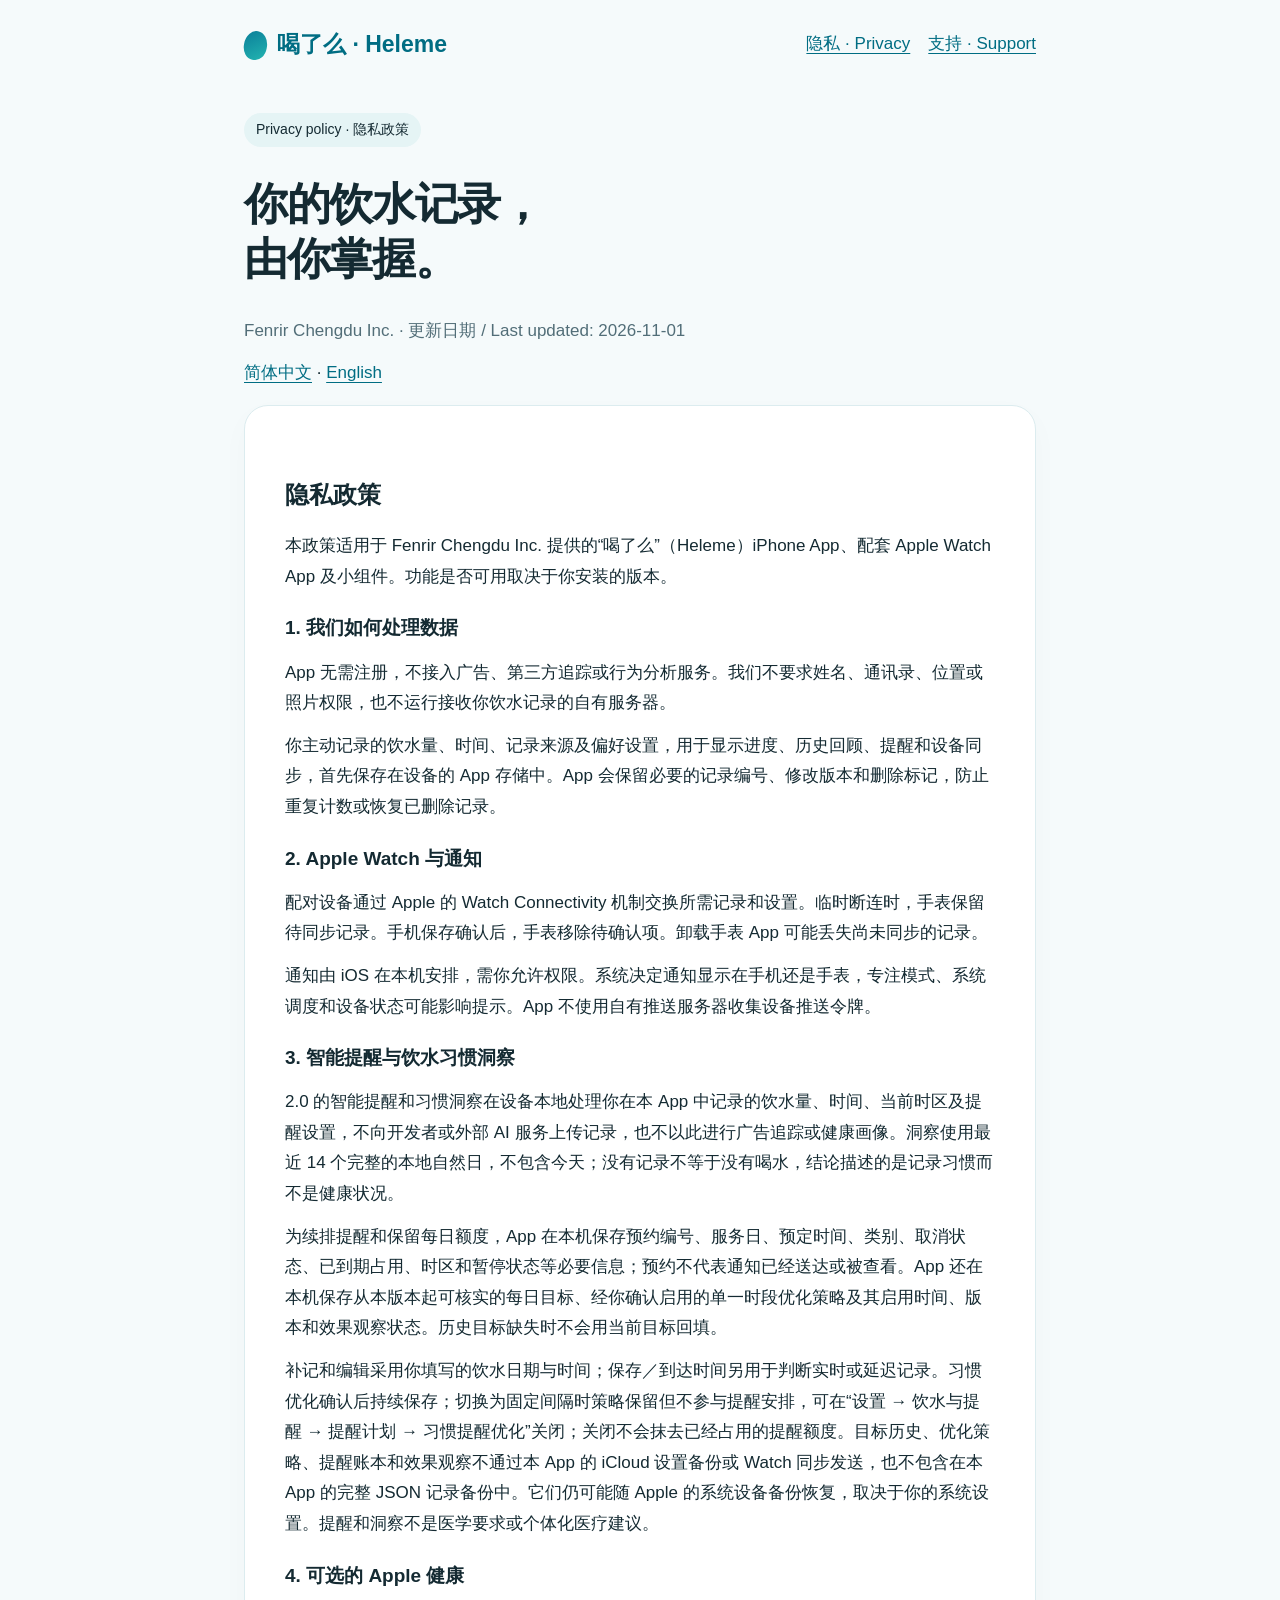
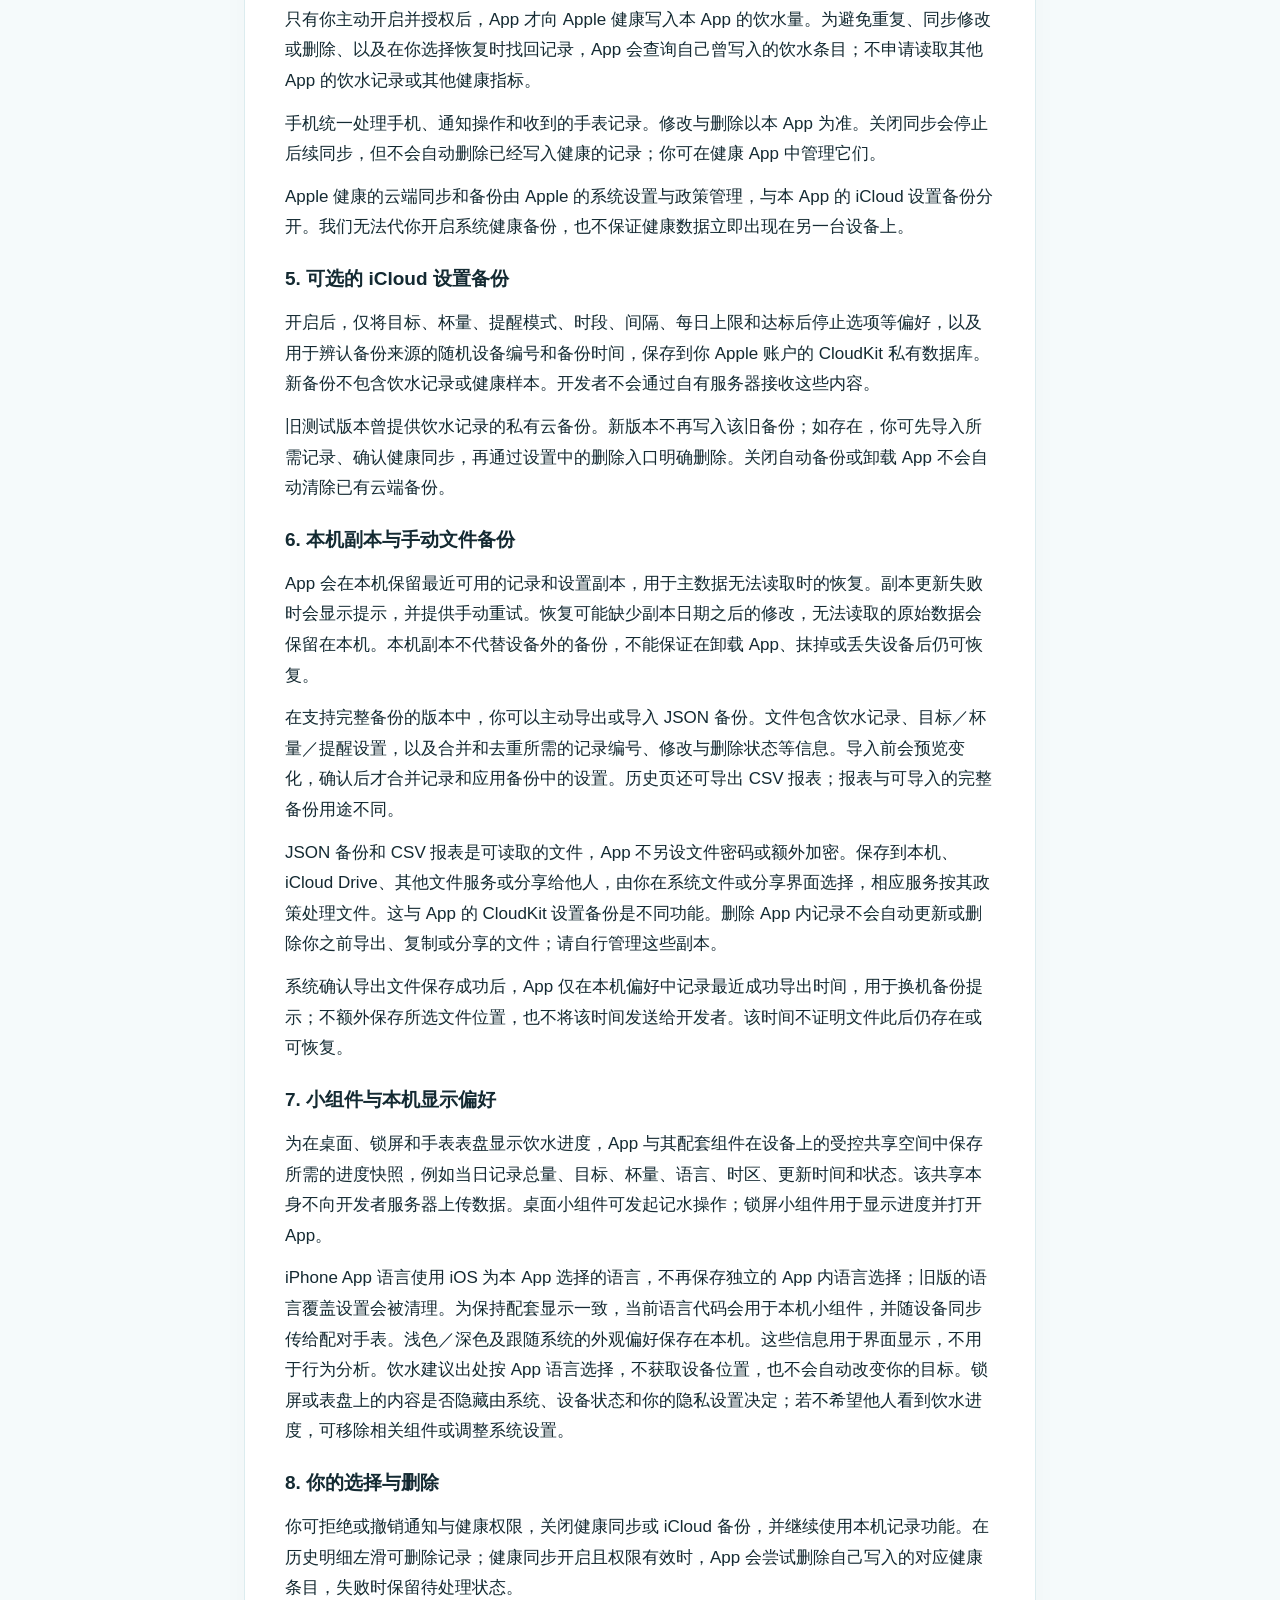
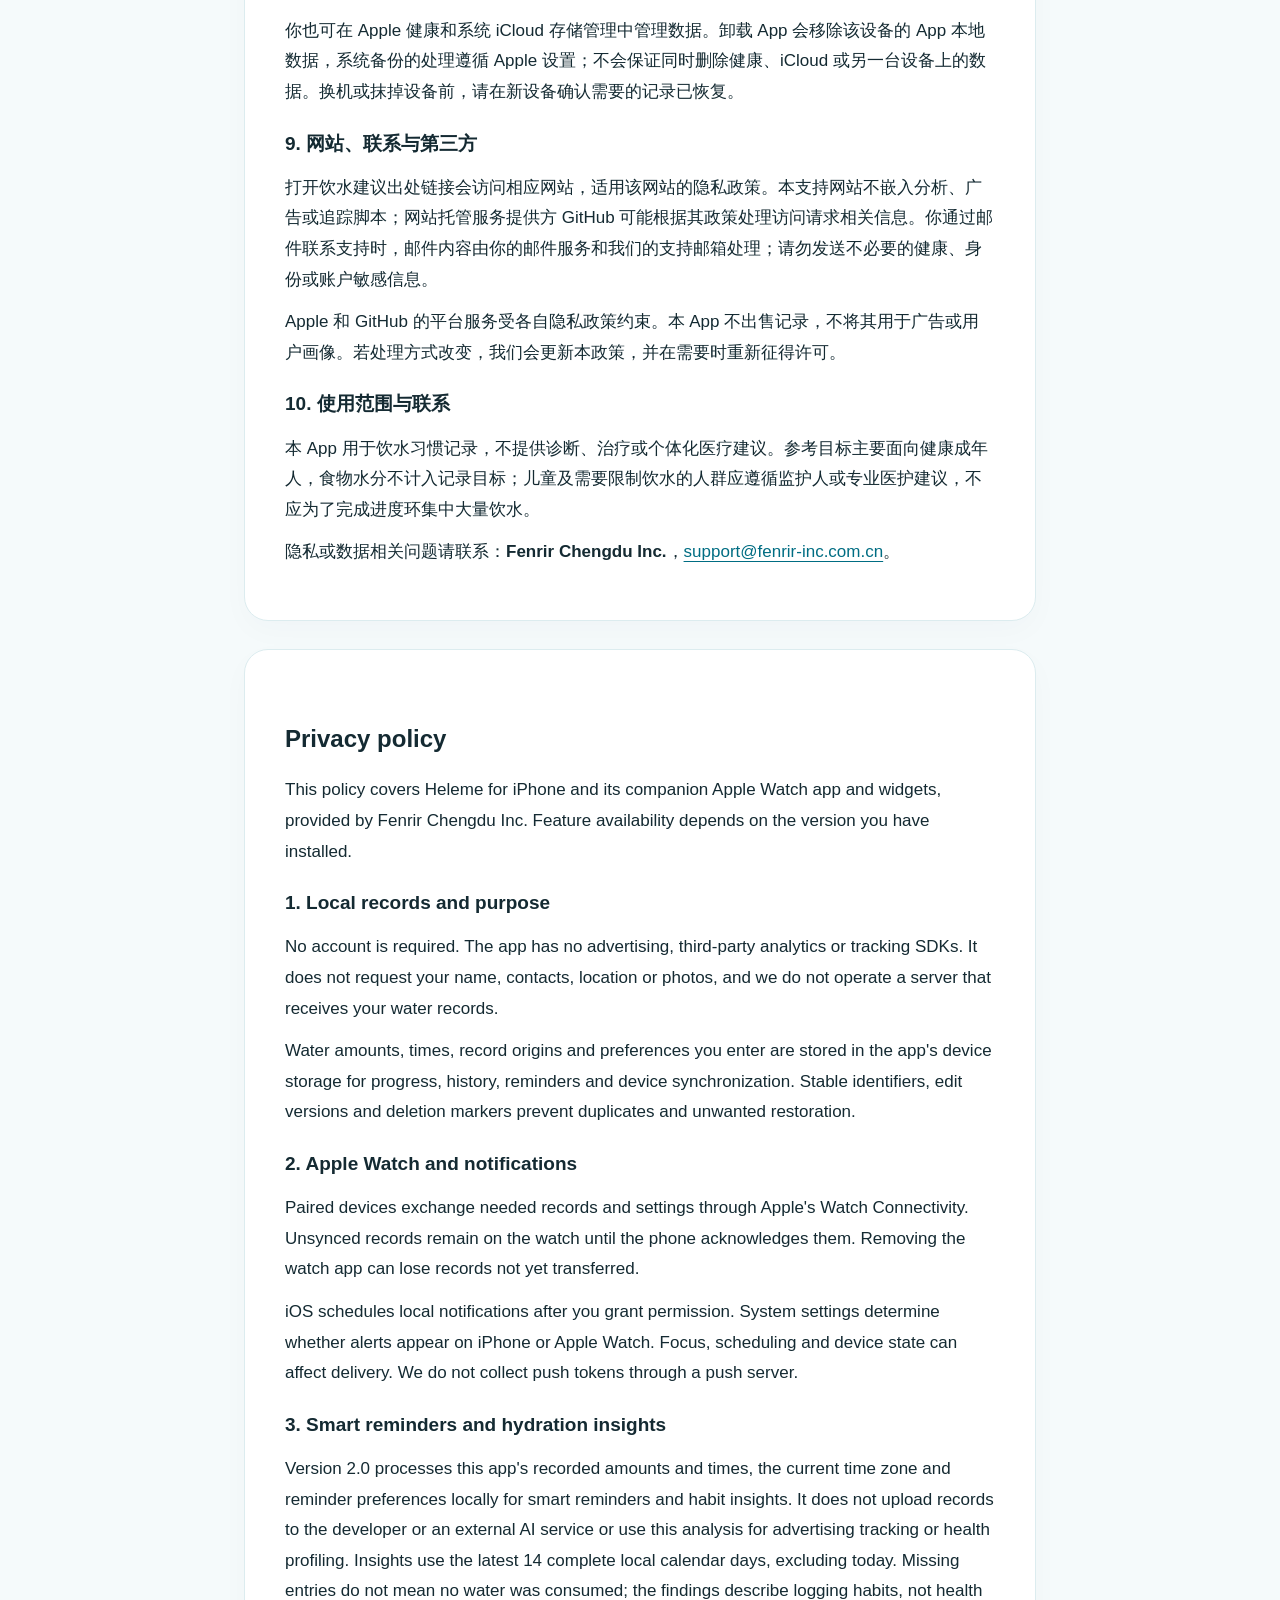
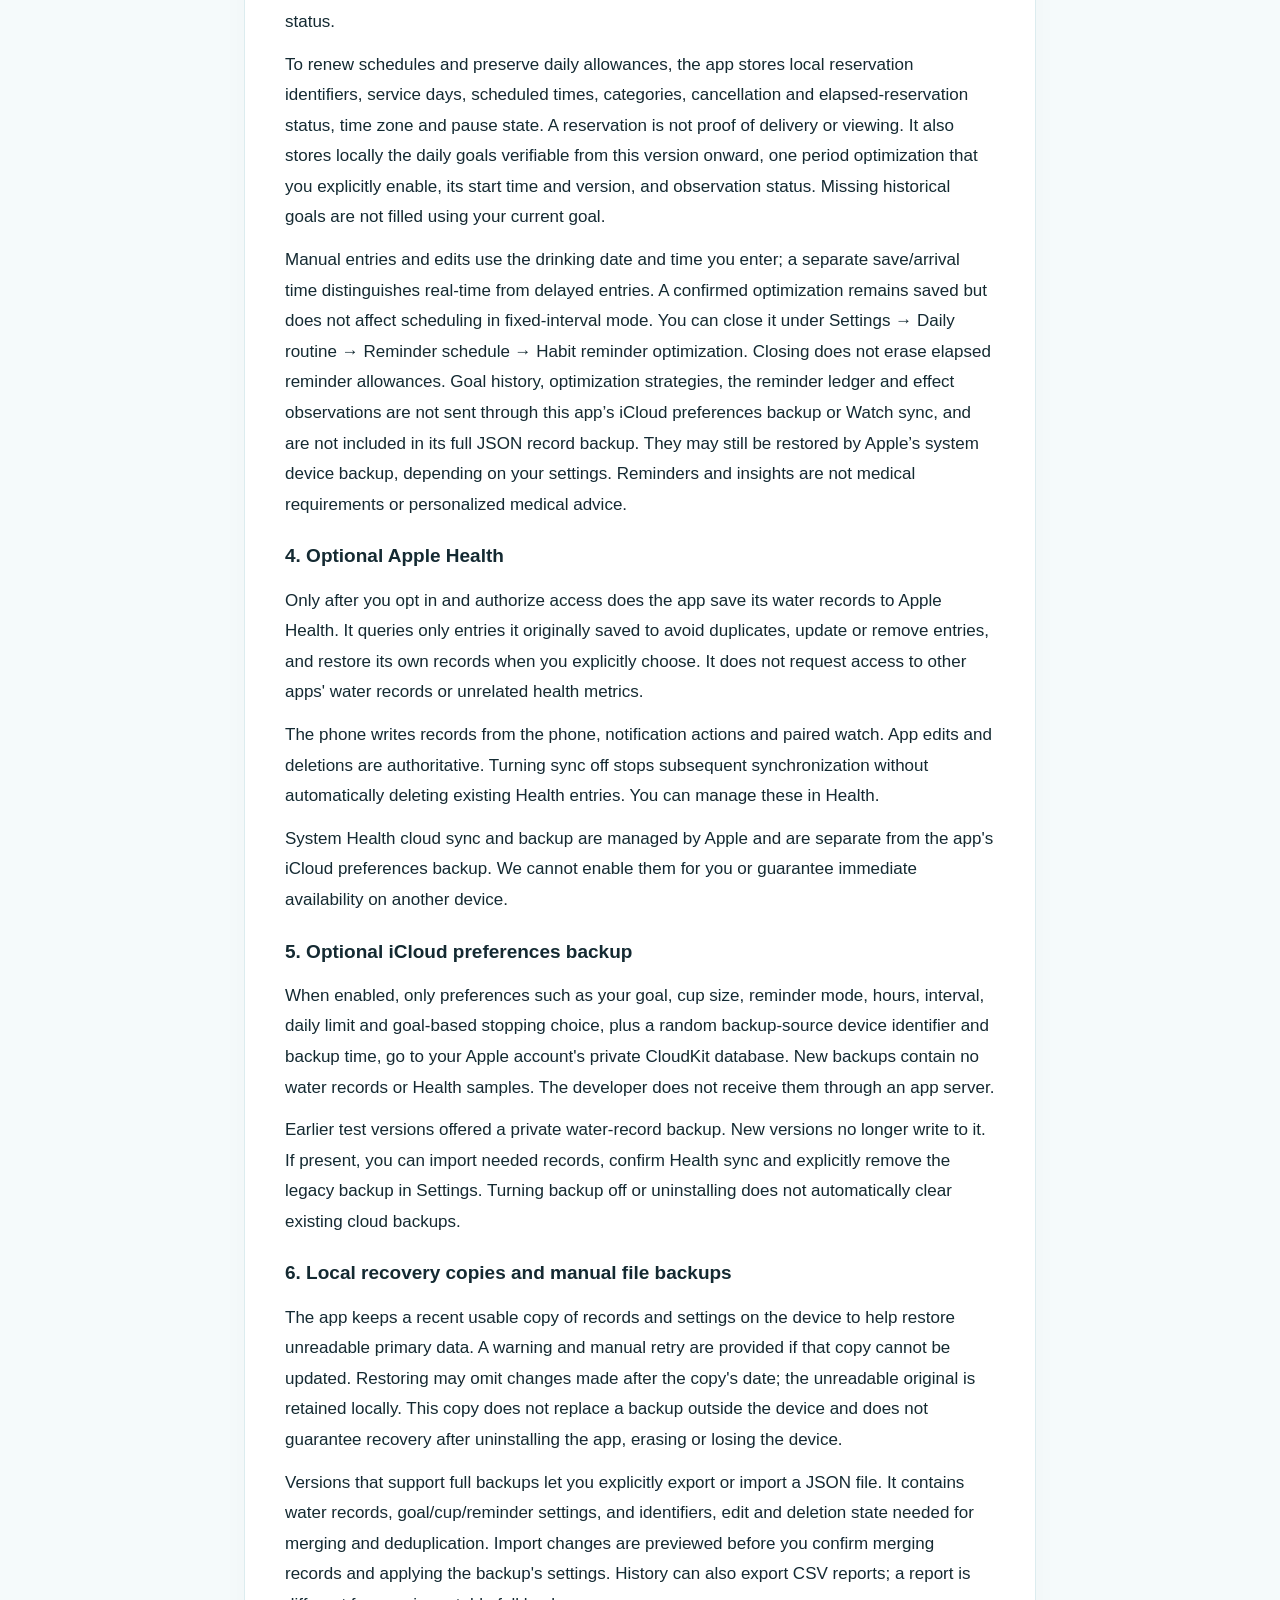
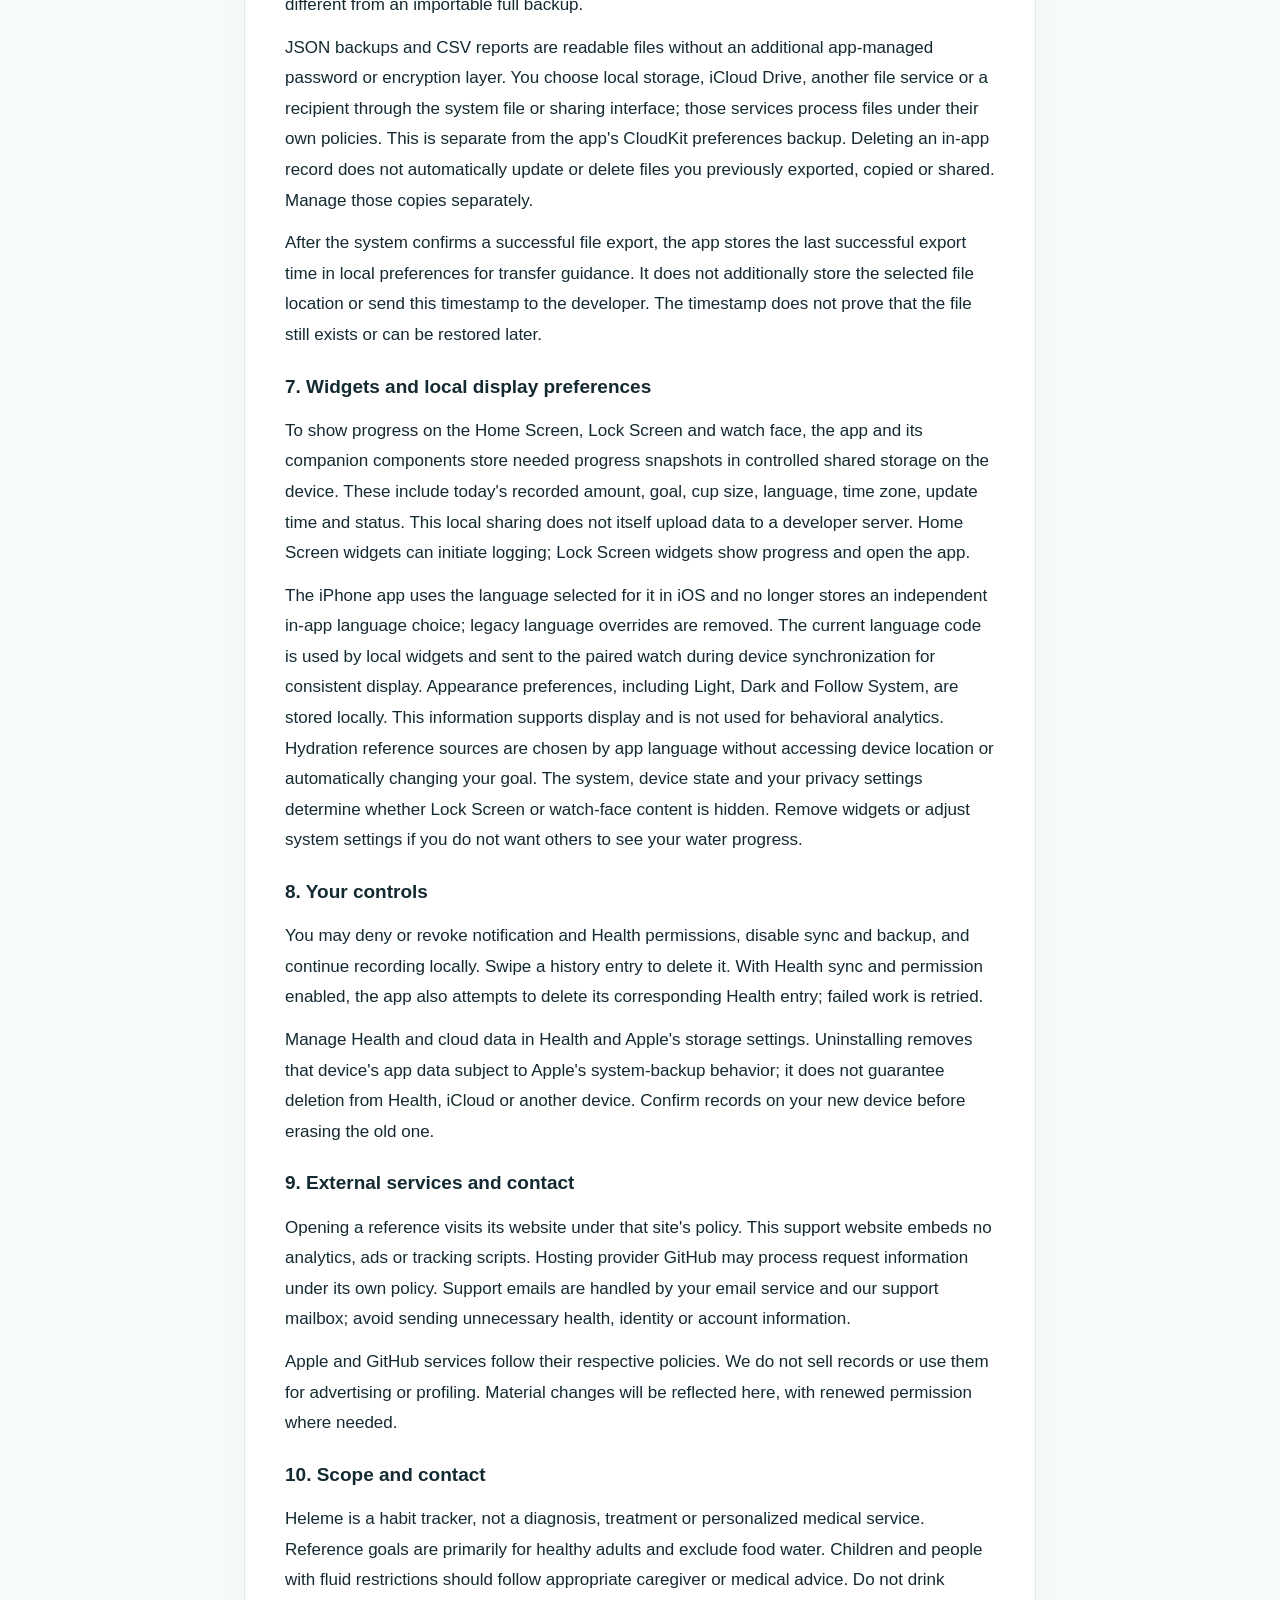
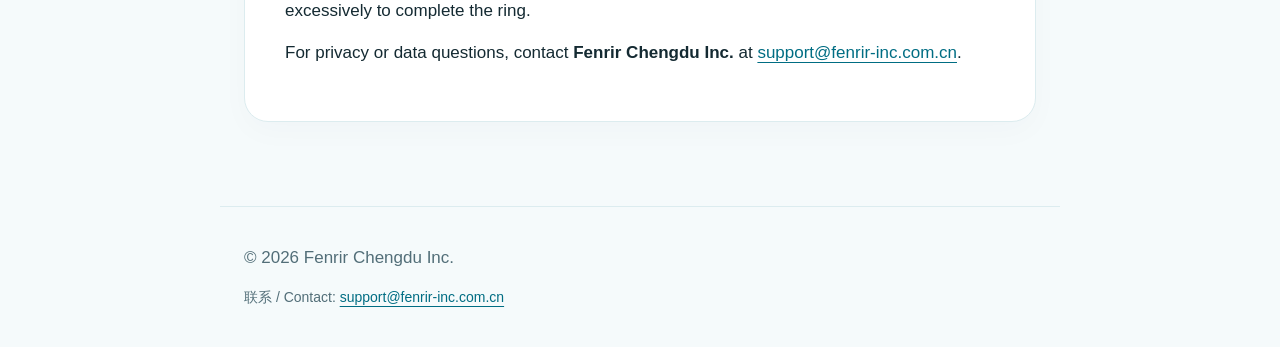
==== privacy.html @ 607ff6e0 "Update bilingual privacy and support for Heleme 2.0" ====
<!doctype html><html lang="zh-Hans"><head><meta charset="utf-8"><meta name="viewport" content="width=device-width,initial-scale=1"><meta name="color-scheme" content="light"><meta name="description" content="Heleme / 喝了么 — Privacy and support by Fenrir Chengdu Inc."><title>隐私政策 · Privacy policy · Heleme</title><link rel="stylesheet" href="style.css"></head><body><header><a class="brand" href="index.html"><span class="drop" aria-hidden="true"></span>喝了么 · Heleme</a><nav aria-label="Main navigation"><a href="privacy.html">隐私 · Privacy</a><a href="support.html">支持 · Support</a></nav></header><main><span class="tag">Privacy policy · 隐私政策</span><h1>你的饮水记录，<br>由你掌握。</h1><p class="muted">Fenrir Chengdu Inc. · 更新日期 / Last updated: 2026-11-01</p><p><a href="#zh">简体中文</a> · <a href="#en" lang="en">English</a></p>
<article class="card" id="zh" lang="zh-Hans"><h2>隐私政策</h2><p>本政策适用于 Fenrir Chengdu Inc. 提供的“喝了么”（Heleme）iPhone App、配套 Apple Watch App 及小组件。功能是否可用取决于你安装的版本。</p>
<h3>1. 我们如何处理数据</h3><p>App 无需注册，不接入广告、第三方追踪或行为分析服务。我们不要求姓名、通讯录、位置或照片权限，也不运行接收你饮水记录的自有服务器。</p><p>你主动记录的饮水量、时间、记录来源及偏好设置，用于显示进度、历史回顾、提醒和设备同步，首先保存在设备的 App 存储中。App 会保留必要的记录编号、修改版本和删除标记，防止重复计数或恢复已删除记录。</p>
<h3>2. Apple Watch 与通知</h3><p>配对设备通过 Apple 的 Watch Connectivity 机制交换所需记录和设置。临时断连时，手表保留待同步记录。手机保存确认后，手表移除待确认项。卸载手表 App 可能丢失尚未同步的记录。</p><p>通知由 iOS 在本机安排，需你允许权限。系统决定通知显示在手机还是手表，专注模式、系统调度和设备状态可能影响提示。App 不使用自有推送服务器收集设备推送令牌。</p>
<h3>3. 智能提醒与饮水习惯洞察</h3>
<p>2.0 的智能提醒和习惯洞察在设备本地处理你在本 App 中记录的饮水量、时间、当前时区及提醒设置，不向开发者或外部 AI 服务上传记录，也不以此进行广告追踪或健康画像。洞察使用最近 14 个完整的本地自然日，不包含今天；没有记录不等于没有喝水，结论描述的是记录习惯而不是健康状况。</p>
<p>为续排提醒和保留每日额度，App 在本机保存预约编号、服务日、预定时间、类别、取消状态、已到期占用、时区和暂停状态等必要信息；预约不代表通知已经送达或被查看。App 还在本机保存从本版本起可核实的每日目标、经你确认启用的单一时段优化策略及其启用时间、版本和效果观察状态。历史目标缺失时不会用当前目标回填。</p>
<p>补记和编辑采用你填写的饮水日期与时间；保存／到达时间另用于判断实时或延迟记录。习惯优化确认后持续保存；切换为固定间隔时策略保留但不参与提醒安排，可在“设置 → 饮水与提醒 → 提醒计划 → 习惯提醒优化”关闭；关闭不会抹去已经占用的提醒额度。目标历史、优化策略、提醒账本和效果观察不通过本 App 的 iCloud 设置备份或 Watch 同步发送，也不包含在本 App 的完整 JSON 记录备份中。它们仍可能随 Apple 的系统设备备份恢复，取决于你的系统设置。提醒和洞察不是医学要求或个体化医疗建议。</p>
<h3>4. 可选的 Apple 健康</h3><p>只有你主动开启并授权后，App 才向 Apple 健康写入本 App 的饮水量。为避免重复、同步修改或删除、以及在你选择恢复时找回记录，App 会查询自己曾写入的饮水条目；不申请读取其他 App 的饮水记录或其他健康指标。</p><p>手机统一处理手机、通知操作和收到的手表记录。修改与删除以本 App 为准。关闭同步会停止后续同步，但不会自动删除已经写入健康的记录；你可在健康 App 中管理它们。</p><p>Apple 健康的云端同步和备份由 Apple 的系统设置与政策管理，与本 App 的 iCloud 设置备份分开。我们无法代你开启系统健康备份，也不保证健康数据立即出现在另一台设备上。</p>
<h3>5. 可选的 iCloud 设置备份</h3><p>开启后，仅将目标、杯量、提醒模式、时段、间隔、每日上限和达标后停止选项等偏好，以及用于辨认备份来源的随机设备编号和备份时间，保存到你 Apple 账户的 CloudKit 私有数据库。新备份不包含饮水记录或健康样本。开发者不会通过自有服务器接收这些内容。</p><p>旧测试版本曾提供饮水记录的私有云备份。新版本不再写入该旧备份；如存在，你可先导入所需记录、确认健康同步，再通过设置中的删除入口明确删除。关闭自动备份或卸载 App 不会自动清除已有云端备份。</p>
<h3>6. 本机副本与手动文件备份</h3>
<p>App 会在本机保留最近可用的记录和设置副本，用于主数据无法读取时的恢复。副本更新失败时会显示提示，并提供手动重试。恢复可能缺少副本日期之后的修改，无法读取的原始数据会保留在本机。本机副本不代替设备外的备份，不能保证在卸载 App、抹掉或丢失设备后仍可恢复。</p>
<p>在支持完整备份的版本中，你可以主动导出或导入 JSON 备份。文件包含饮水记录、目标／杯量／提醒设置，以及合并和去重所需的记录编号、修改与删除状态等信息。导入前会预览变化，确认后才合并记录和应用备份中的设置。历史页还可导出 CSV 报表；报表与可导入的完整备份用途不同。</p>
<p>JSON 备份和 CSV 报表是可读取的文件，App 不另设文件密码或额外加密。保存到本机、iCloud Drive、其他文件服务或分享给他人，由你在系统文件或分享界面选择，相应服务按其政策处理文件。这与 App 的 CloudKit 设置备份是不同功能。删除 App 内记录不会自动更新或删除你之前导出、复制或分享的文件；请自行管理这些副本。</p>
<p>系统确认导出文件保存成功后，App 仅在本机偏好中记录最近成功导出时间，用于换机备份提示；不额外保存所选文件位置，也不将该时间发送给开发者。该时间不证明文件此后仍存在或可恢复。</p>
<h3>7. 小组件与本机显示偏好</h3>
<p>为在桌面、锁屏和手表表盘显示饮水进度，App 与其配套组件在设备上的受控共享空间中保存所需的进度快照，例如当日记录总量、目标、杯量、语言、时区、更新时间和状态。该共享本身不向开发者服务器上传数据。桌面小组件可发起记水操作；锁屏小组件用于显示进度并打开 App。</p>
<p>iPhone App 语言使用 iOS 为本 App 选择的语言，不再保存独立的 App 内语言选择；旧版的语言覆盖设置会被清理。为保持配套显示一致，当前语言代码会用于本机小组件，并随设备同步传给配对手表。浅色／深色及跟随系统的外观偏好保存在本机。这些信息用于界面显示，不用于行为分析。饮水建议出处按 App 语言选择，不获取设备位置，也不会自动改变你的目标。锁屏或表盘上的内容是否隐藏由系统、设备状态和你的隐私设置决定；若不希望他人看到饮水进度，可移除相关组件或调整系统设置。</p>
<h3>8. 你的选择与删除</h3><p>你可拒绝或撤销通知与健康权限，关闭健康同步或 iCloud 备份，并继续使用本机记录功能。在历史明细左滑可删除记录；健康同步开启且权限有效时，App 会尝试删除自己写入的对应健康条目，失败时保留待处理状态。</p><p>你也可在 Apple 健康和系统 iCloud 存储管理中管理数据。卸载 App 会移除该设备的 App 本地数据，系统备份的处理遵循 Apple 设置；不会保证同时删除健康、iCloud 或另一台设备上的数据。换机或抹掉设备前，请在新设备确认需要的记录已恢复。</p>
<h3>9. 网站、联系与第三方</h3><p>打开饮水建议出处链接会访问相应网站，适用该网站的隐私政策。本支持网站不嵌入分析、广告或追踪脚本；网站托管服务提供方 GitHub 可能根据其政策处理访问请求相关信息。你通过邮件联系支持时，邮件内容由你的邮件服务和我们的支持邮箱处理；请勿发送不必要的健康、身份或账户敏感信息。</p><p>Apple 和 GitHub 的平台服务受各自隐私政策约束。本 App 不出售记录，不将其用于广告或用户画像。若处理方式改变，我们会更新本政策，并在需要时重新征得许可。</p>
<h3>10. 使用范围与联系</h3><p>本 App 用于饮水习惯记录，不提供诊断、治疗或个体化医疗建议。参考目标主要面向健康成年人，食物水分不计入记录目标；儿童及需要限制饮水的人群应遵循监护人或专业医护建议，不应为了完成进度环集中大量饮水。</p><p>隐私或数据相关问题请联系：<strong>Fenrir Chengdu Inc.</strong>，<a href="mailto:support@fenrir-inc.com.cn">support@fenrir-inc.com.cn</a>。</p></article>
<article class="card" id="en" lang="en"><h2>Privacy policy</h2><p>This policy covers Heleme for iPhone and its companion Apple Watch app and widgets, provided by Fenrir Chengdu Inc. Feature availability depends on the version you have installed.</p>
<h3>1. Local records and purpose</h3><p>No account is required. The app has no advertising, third-party analytics or tracking SDKs. It does not request your name, contacts, location or photos, and we do not operate a server that receives your water records.</p><p>Water amounts, times, record origins and preferences you enter are stored in the app's device storage for progress, history, reminders and device synchronization. Stable identifiers, edit versions and deletion markers prevent duplicates and unwanted restoration.</p>
<h3>2. Apple Watch and notifications</h3><p>Paired devices exchange needed records and settings through Apple's Watch Connectivity. Unsynced records remain on the watch until the phone acknowledges them. Removing the watch app can lose records not yet transferred.</p><p>iOS schedules local notifications after you grant permission. System settings determine whether alerts appear on iPhone or Apple Watch. Focus, scheduling and device state can affect delivery. We do not collect push tokens through a push server.</p>
<h3>3. Smart reminders and hydration insights</h3>
<p>Version 2.0 processes this app's recorded amounts and times, the current time zone and reminder preferences locally for smart reminders and habit insights. It does not upload records to the developer or an external AI service or use this analysis for advertising tracking or health profiling. Insights use the latest 14 complete local calendar days, excluding today. Missing entries do not mean no water was consumed; the findings describe logging habits, not health status.</p>
<p>To renew schedules and preserve daily allowances, the app stores local reservation identifiers, service days, scheduled times, categories, cancellation and elapsed-reservation status, time zone and pause state. A reservation is not proof of delivery or viewing. It also stores locally the daily goals verifiable from this version onward, one period optimization that you explicitly enable, its start time and version, and observation status. Missing historical goals are not filled using your current goal.</p>
<p>Manual entries and edits use the drinking date and time you enter; a separate save/arrival time distinguishes real-time from delayed entries. A confirmed optimization remains saved but does not affect scheduling in fixed-interval mode. You can close it under Settings → Daily routine → Reminder schedule → Habit reminder optimization. Closing does not erase elapsed reminder allowances. Goal history, optimization strategies, the reminder ledger and effect observations are not sent through this app’s iCloud preferences backup or Watch sync, and are not included in its full JSON record backup. They may still be restored by Apple’s system device backup, depending on your settings. Reminders and insights are not medical requirements or personalized medical advice.</p>
<h3>4. Optional Apple Health</h3><p>Only after you opt in and authorize access does the app save its water records to Apple Health. It queries only entries it originally saved to avoid duplicates, update or remove entries, and restore its own records when you explicitly choose. It does not request access to other apps' water records or unrelated health metrics.</p><p>The phone writes records from the phone, notification actions and paired watch. App edits and deletions are authoritative. Turning sync off stops subsequent synchronization without automatically deleting existing Health entries. You can manage these in Health.</p><p>System Health cloud sync and backup are managed by Apple and are separate from the app's iCloud preferences backup. We cannot enable them for you or guarantee immediate availability on another device.</p>
<h3>5. Optional iCloud preferences backup</h3><p>When enabled, only preferences such as your goal, cup size, reminder mode, hours, interval, daily limit and goal-based stopping choice, plus a random backup-source device identifier and backup time, go to your Apple account's private CloudKit database. New backups contain no water records or Health samples. The developer does not receive them through an app server.</p><p>Earlier test versions offered a private water-record backup. New versions no longer write to it. If present, you can import needed records, confirm Health sync and explicitly remove the legacy backup in Settings. Turning backup off or uninstalling does not automatically clear existing cloud backups.</p>
<h3>6. Local recovery copies and manual file backups</h3>
<p>The app keeps a recent usable copy of records and settings on the device to help restore unreadable primary data. A warning and manual retry are provided if that copy cannot be updated. Restoring may omit changes made after the copy's date; the unreadable original is retained locally. This copy does not replace a backup outside the device and does not guarantee recovery after uninstalling the app, erasing or losing the device.</p>
<p>Versions that support full backups let you explicitly export or import a JSON file. It contains water records, goal/cup/reminder settings, and identifiers, edit and deletion state needed for merging and deduplication. Import changes are previewed before you confirm merging records and applying the backup's settings. History can also export CSV reports; a report is different from an importable full backup.</p>
<p>JSON backups and CSV reports are readable files without an additional app-managed password or encryption layer. You choose local storage, iCloud Drive, another file service or a recipient through the system file or sharing interface; those services process files under their own policies. This is separate from the app's CloudKit preferences backup. Deleting an in-app record does not automatically update or delete files you previously exported, copied or shared. Manage those copies separately.</p>
<p>After the system confirms a successful file export, the app stores the last successful export time in local preferences for transfer guidance. It does not additionally store the selected file location or send this timestamp to the developer. The timestamp does not prove that the file still exists or can be restored later.</p>
<h3>7. Widgets and local display preferences</h3>
<p>To show progress on the Home Screen, Lock Screen and watch face, the app and its companion components store needed progress snapshots in controlled shared storage on the device. These include today's recorded amount, goal, cup size, language, time zone, update time and status. This local sharing does not itself upload data to a developer server. Home Screen widgets can initiate logging; Lock Screen widgets show progress and open the app.</p>
<p>The iPhone app uses the language selected for it in iOS and no longer stores an independent in-app language choice; legacy language overrides are removed. The current language code is used by local widgets and sent to the paired watch during device synchronization for consistent display. Appearance preferences, including Light, Dark and Follow System, are stored locally. This information supports display and is not used for behavioral analytics. Hydration reference sources are chosen by app language without accessing device location or automatically changing your goal. The system, device state and your privacy settings determine whether Lock Screen or watch-face content is hidden. Remove widgets or adjust system settings if you do not want others to see your water progress.</p>
<h3>8. Your controls</h3><p>You may deny or revoke notification and Health permissions, disable sync and backup, and continue recording locally. Swipe a history entry to delete it. With Health sync and permission enabled, the app also attempts to delete its corresponding Health entry; failed work is retried.</p><p>Manage Health and cloud data in Health and Apple's storage settings. Uninstalling removes that device's app data subject to Apple's system-backup behavior; it does not guarantee deletion from Health, iCloud or another device. Confirm records on your new device before erasing the old one.</p>
<h3>9. External services and contact</h3><p>Opening a reference visits its website under that site's policy. This support website embeds no analytics, ads or tracking scripts. Hosting provider GitHub may process request information under its own policy. Support emails are handled by your email service and our support mailbox; avoid sending unnecessary health, identity or account information.</p><p>Apple and GitHub services follow their respective policies. We do not sell records or use them for advertising or profiling. Material changes will be reflected here, with renewed permission where needed.</p>
<h3>10. Scope and contact</h3><p>Heleme is a habit tracker, not a diagnosis, treatment or personalized medical service. Reference goals are primarily for healthy adults and exclude food water. Children and people with fluid restrictions should follow appropriate caregiver or medical advice. Do not drink excessively to complete the ring.</p><p>For privacy or data questions, contact <strong>Fenrir Chengdu Inc.</strong> at <a href="mailto:support@fenrir-inc.com.cn">support@fenrir-inc.com.cn</a>.</p></article></main><footer><p>© 2026 Fenrir Chengdu Inc.</p><p class="small">联系 / Contact: <a href="mailto:support@fenrir-inc.com.cn">support@fenrir-inc.com.cn</a></p></footer></body></html>
---- style.css ----
*{box-sizing:border-box}html{scroll-behavior:smooth}body{margin:0;background:#f5fafb;color:#142a32;font:17px/1.8 -apple-system,BlinkMacSystemFont,"Segoe UI",sans-serif}a{color:#006d83;text-underline-offset:4px}a:focus-visible{outline:3px solid #15a8b2;outline-offset:5px}header,main,footer{max-width:840px;margin:auto;padding:24px}header{display:flex;align-items:center;justify-content:space-between;gap:20px;flex-wrap:wrap}nav{display:flex;gap:18px;flex-wrap:wrap}.brand{font-size:23px;font-weight:750;text-decoration:none}.drop{display:inline-block;width:23px;height:29px;margin-right:10px;background:linear-gradient(145deg,#0a7e99,#23b5b1);border-radius:70% 70% 65% 65%;vertical-align:middle;transform:rotate(10deg)}h1{font-size:clamp(30px,6vw,44px);line-height:1.25;letter-spacing:-.03em}h2{font-size:24px;margin-top:32px;line-height:1.4}h3{font-size:19px;margin-bottom:4px}p,ul{margin:12px 0}.card{padding:clamp(22px,4vw,40px);border:1px solid #dcecef;border-radius:24px;background:white;margin:16px 0 28px;box-shadow:0 10px 30px #00394406}.muted{color:#526e78}.tag{display:inline-block;background:#e5f4f5;padding:4px 12px;border-radius:30px;font-size:14px}.button{display:inline-block;border-radius:12px;background:#006d83;color:white;padding:10px 20px;text-decoration:none;font-weight:650}.small{font-size:14px}footer{border-top:1px solid #dcecef;margin-top:32px;color:#526e78}li{margin:7px 0}@media(prefers-reduced-motion:reduce){html{scroll-behavior:auto}}
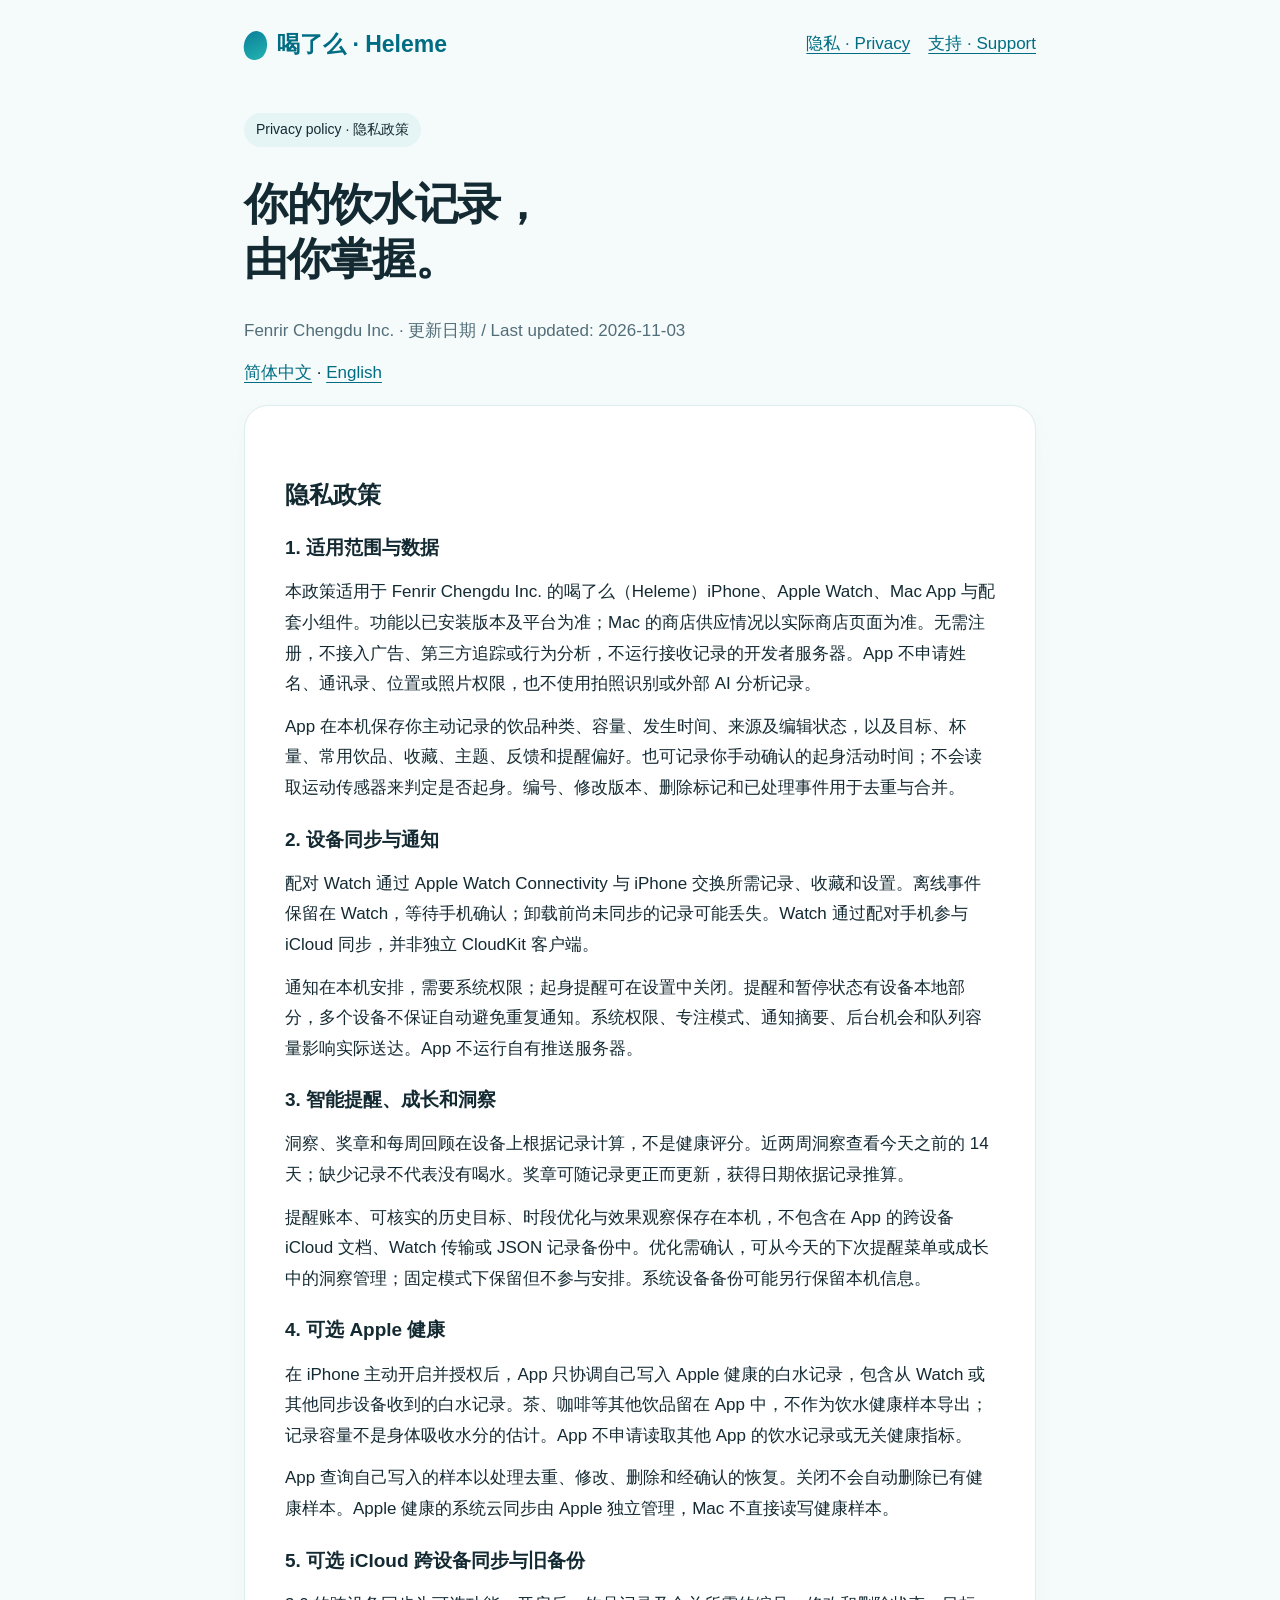
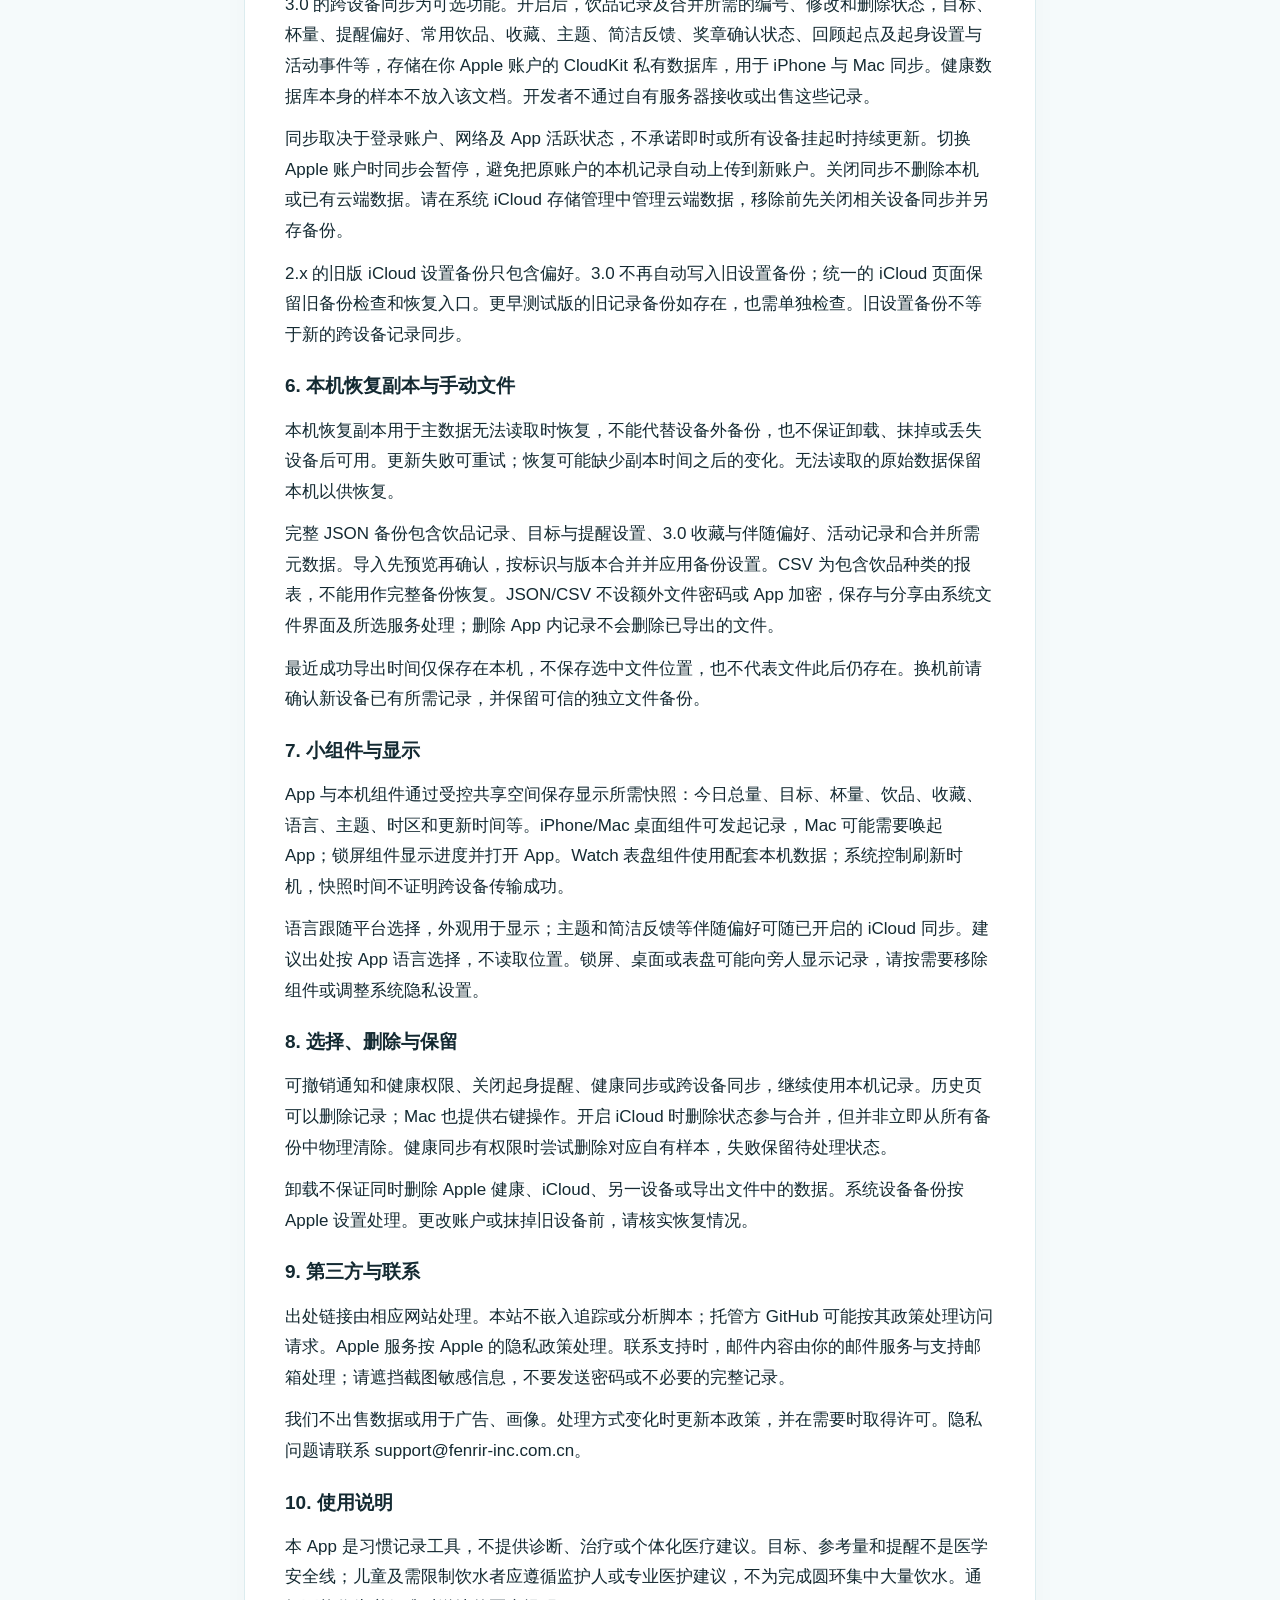
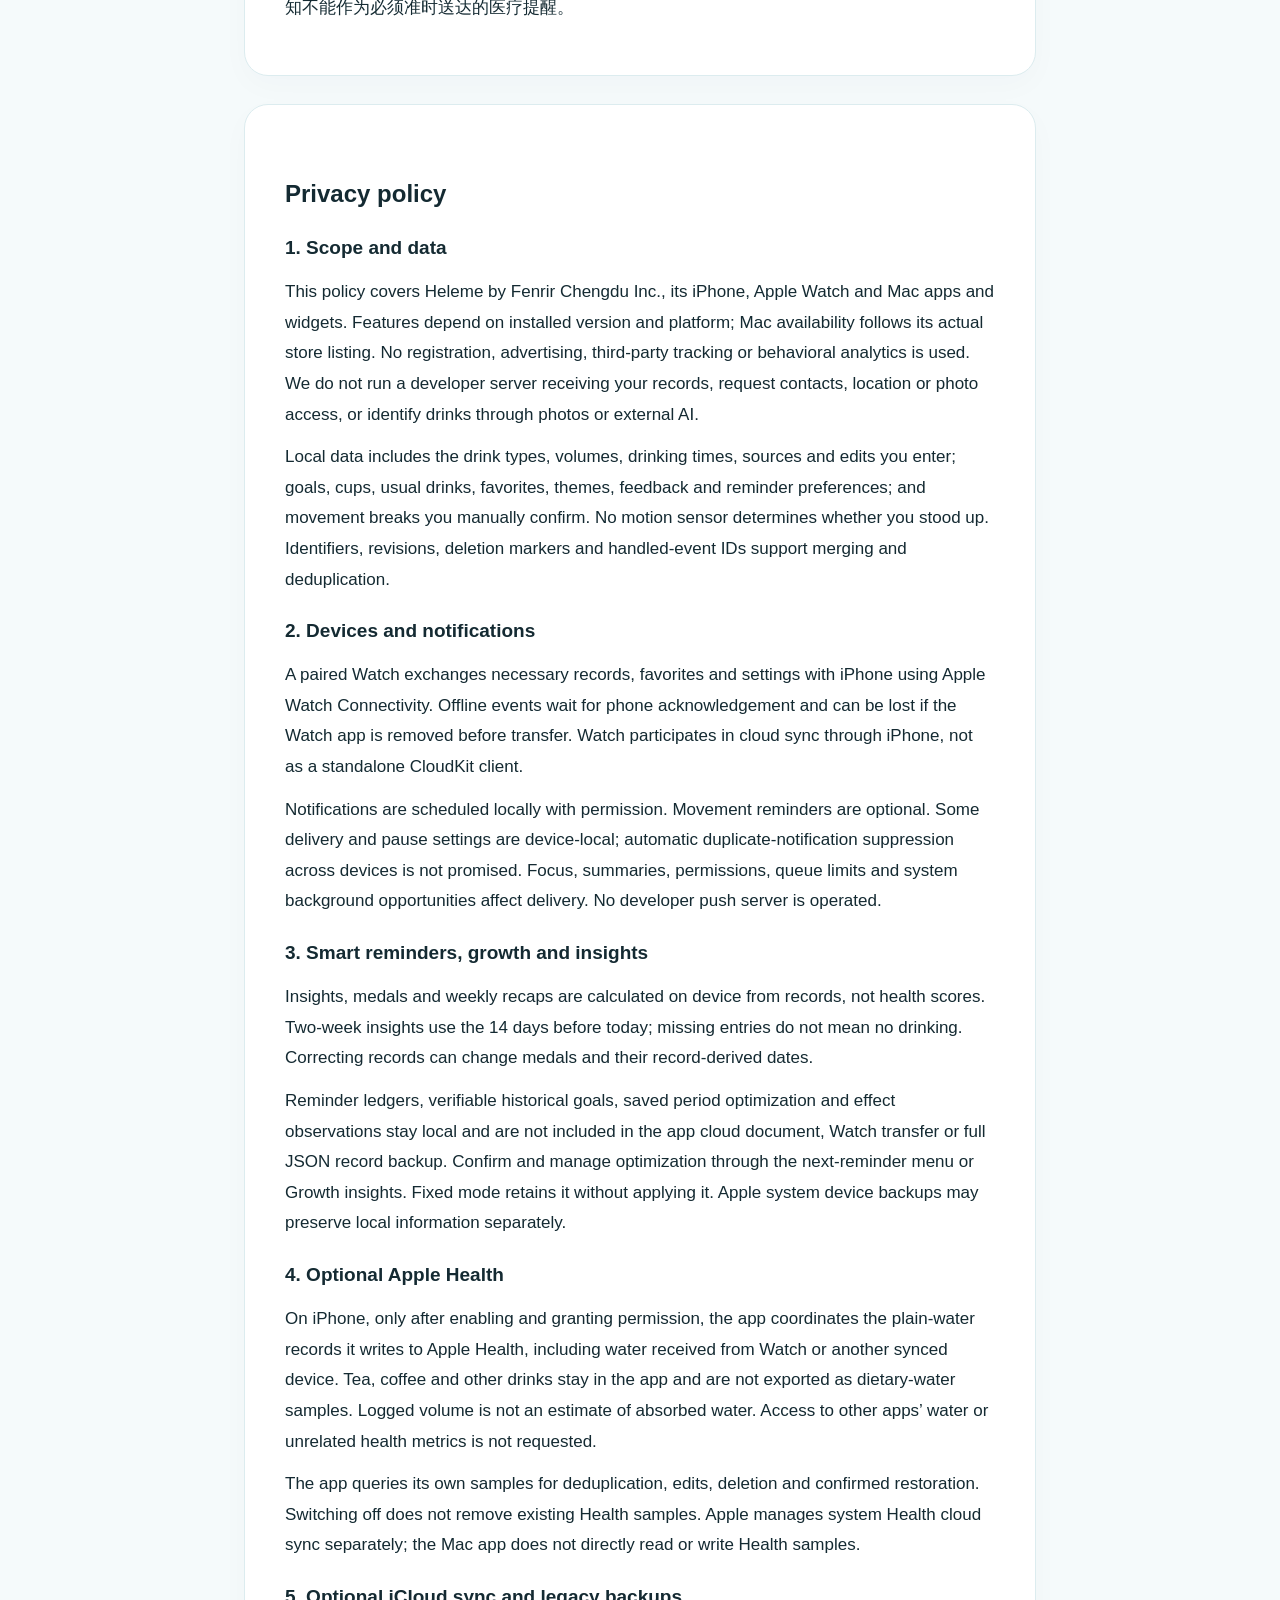
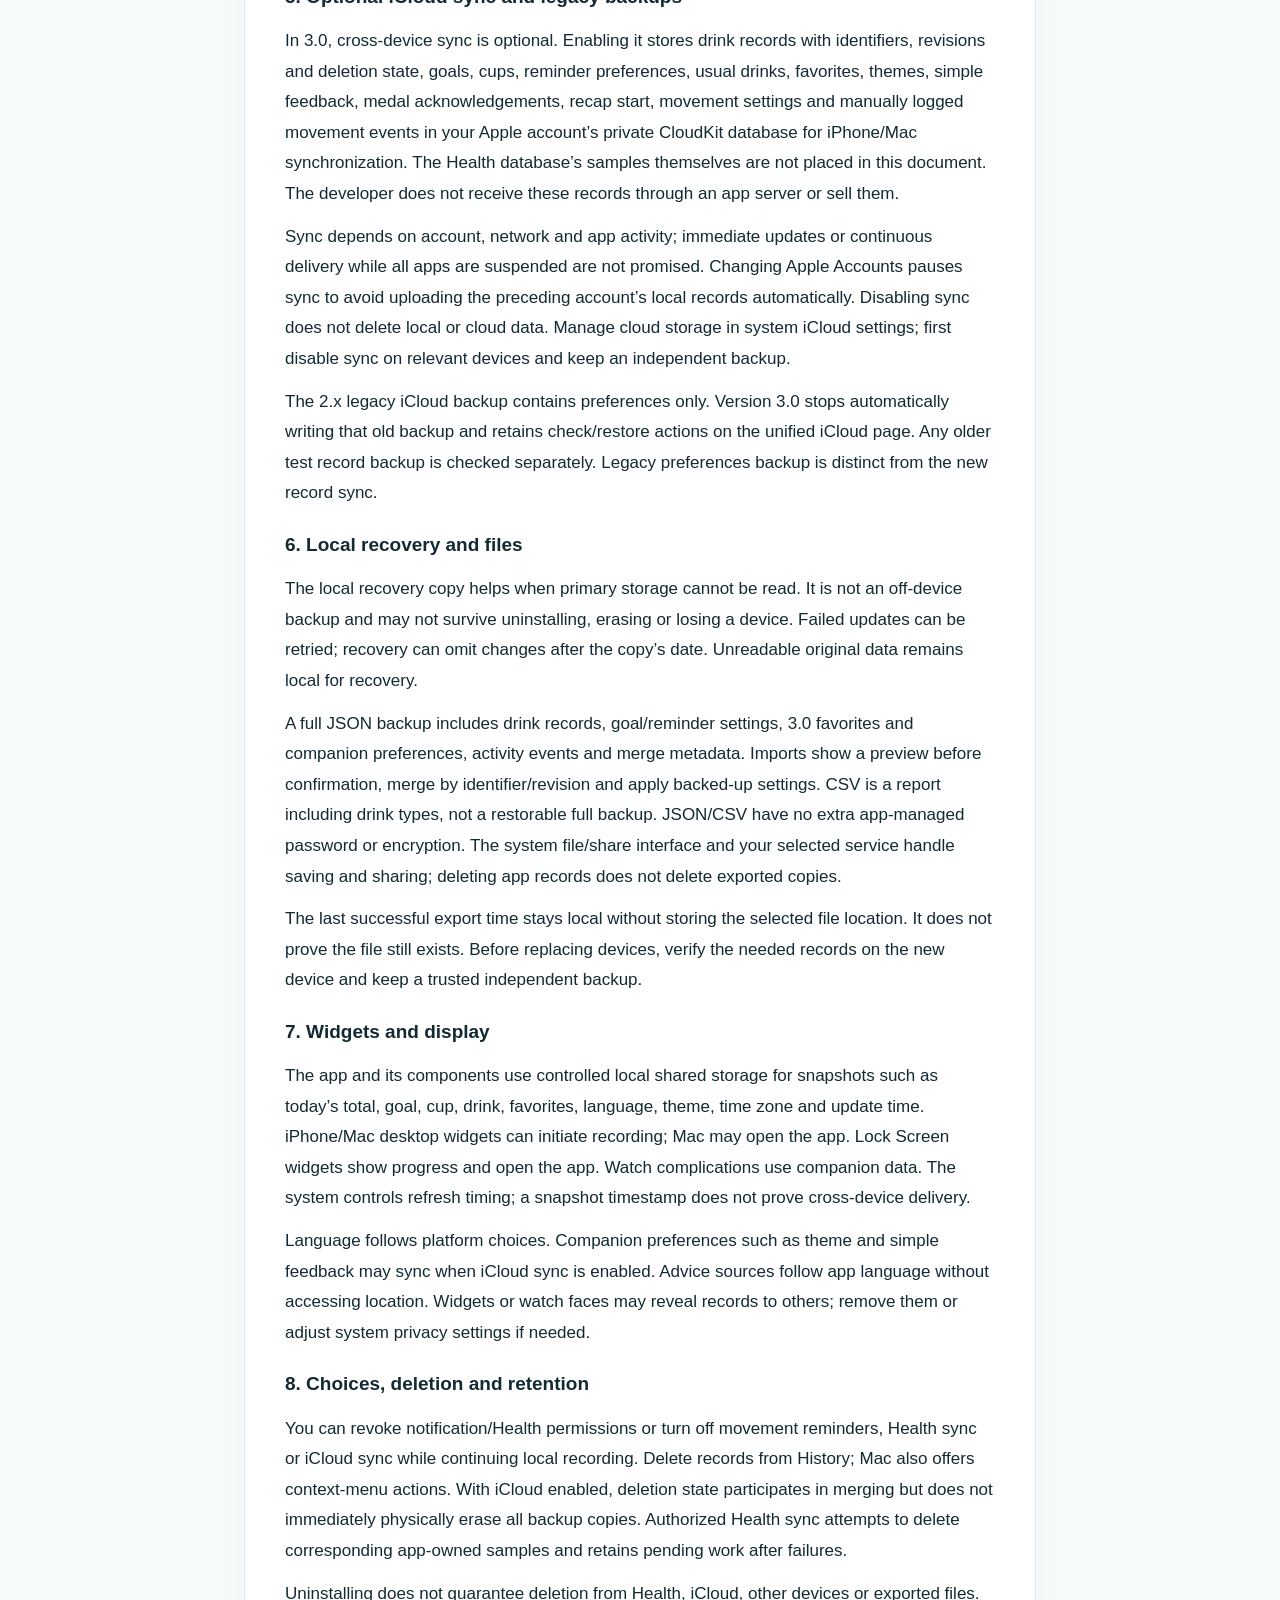
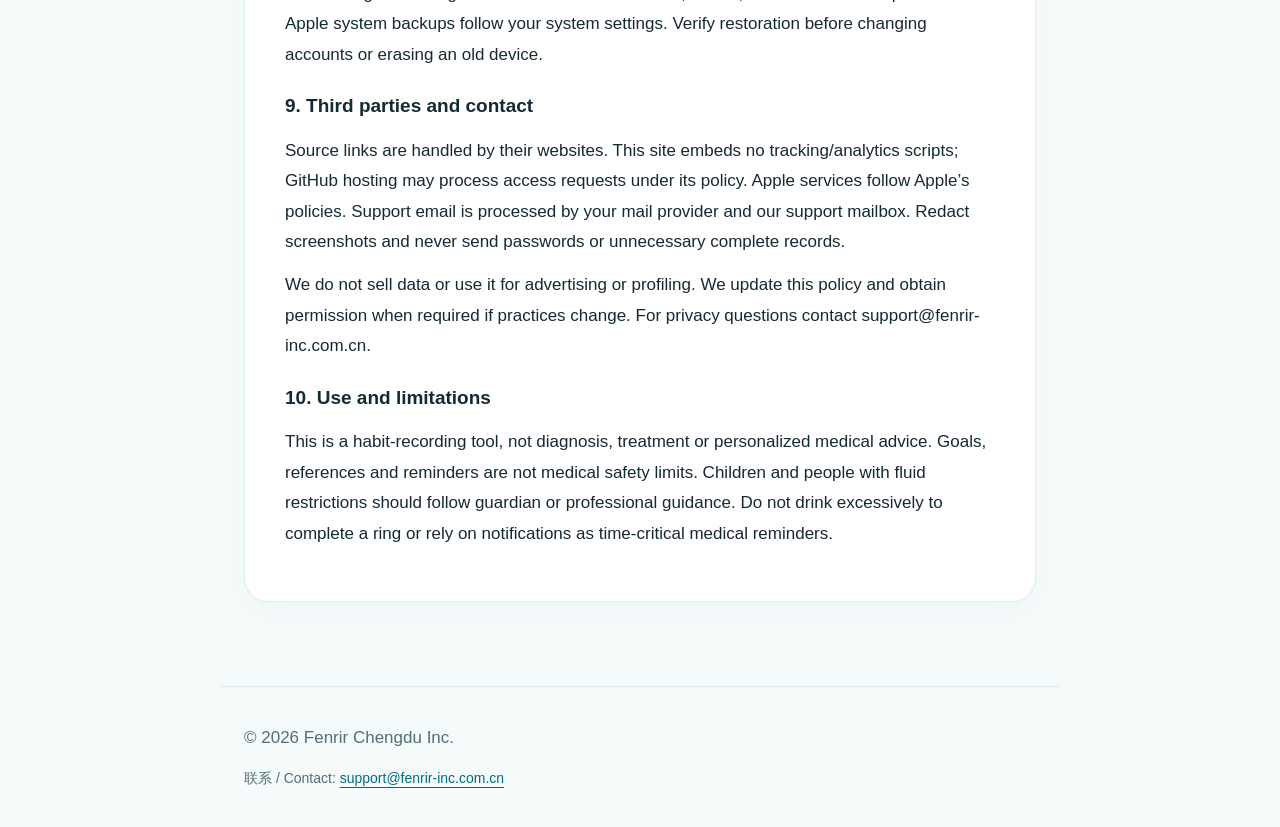
==== commit 31e2933a: "Update privacy and support for Heleme 3.0 across Apple devices" ====
--- a/privacy.html
+++ b/privacy.html
@@ -1,41 +1,4 @@
-<!doctype html><html lang="zh-Hans"><head><meta charset="utf-8"><meta name="viewport" content="width=device-width,initial-scale=1"><meta name="color-scheme" content="light"><meta name="description" content="Heleme / 喝了么 — Privacy and support by Fenrir Chengdu Inc."><title>隐私政策 · Privacy policy · Heleme</title><link rel="stylesheet" href="style.css"></head><body><header><a class="brand" href="index.html"><span class="drop" aria-hidden="true"></span>喝了么 · Heleme</a><nav aria-label="Main navigation"><a href="privacy.html">隐私 · Privacy</a><a href="support.html">支持 · Support</a></nav></header><main><span class="tag">Privacy policy · 隐私政策</span><h1>你的饮水记录，<br>由你掌握。</h1><p class="muted">Fenrir Chengdu Inc. · 更新日期 / Last updated: 2026-11-01</p><p><a href="#zh">简体中文</a> · <a href="#en" lang="en">English</a></p>
-<article class="card" id="zh" lang="zh-Hans"><h2>隐私政策</h2><p>本政策适用于 Fenrir Chengdu Inc. 提供的“喝了么”（Heleme）iPhone App、配套 Apple Watch App 及小组件。功能是否可用取决于你安装的版本。</p>
-<h3>1. 我们如何处理数据</h3><p>App 无需注册，不接入广告、第三方追踪或行为分析服务。我们不要求姓名、通讯录、位置或照片权限，也不运行接收你饮水记录的自有服务器。</p><p>你主动记录的饮水量、时间、记录来源及偏好设置，用于显示进度、历史回顾、提醒和设备同步，首先保存在设备的 App 存储中。App 会保留必要的记录编号、修改版本和删除标记，防止重复计数或恢复已删除记录。</p>
-<h3>2. Apple Watch 与通知</h3><p>配对设备通过 Apple 的 Watch Connectivity 机制交换所需记录和设置。临时断连时，手表保留待同步记录。手机保存确认后，手表移除待确认项。卸载手表 App 可能丢失尚未同步的记录。</p><p>通知由 iOS 在本机安排，需你允许权限。系统决定通知显示在手机还是手表，专注模式、系统调度和设备状态可能影响提示。App 不使用自有推送服务器收集设备推送令牌。</p>
-<h3>3. 智能提醒与饮水习惯洞察</h3>
-<p>2.0 的智能提醒和习惯洞察在设备本地处理你在本 App 中记录的饮水量、时间、当前时区及提醒设置，不向开发者或外部 AI 服务上传记录，也不以此进行广告追踪或健康画像。洞察使用最近 14 个完整的本地自然日，不包含今天；没有记录不等于没有喝水，结论描述的是记录习惯而不是健康状况。</p>
-<p>为续排提醒和保留每日额度，App 在本机保存预约编号、服务日、预定时间、类别、取消状态、已到期占用、时区和暂停状态等必要信息；预约不代表通知已经送达或被查看。App 还在本机保存从本版本起可核实的每日目标、经你确认启用的单一时段优化策略及其启用时间、版本和效果观察状态。历史目标缺失时不会用当前目标回填。</p>
-<p>补记和编辑采用你填写的饮水日期与时间；保存／到达时间另用于判断实时或延迟记录。习惯优化确认后持续保存；切换为固定间隔时策略保留但不参与提醒安排，可在“设置 → 饮水与提醒 → 提醒计划 → 习惯提醒优化”关闭；关闭不会抹去已经占用的提醒额度。目标历史、优化策略、提醒账本和效果观察不通过本 App 的 iCloud 设置备份或 Watch 同步发送，也不包含在本 App 的完整 JSON 记录备份中。它们仍可能随 Apple 的系统设备备份恢复，取决于你的系统设置。提醒和洞察不是医学要求或个体化医疗建议。</p>
-<h3>4. 可选的 Apple 健康</h3><p>只有你主动开启并授权后，App 才向 Apple 健康写入本 App 的饮水量。为避免重复、同步修改或删除、以及在你选择恢复时找回记录，App 会查询自己曾写入的饮水条目；不申请读取其他 App 的饮水记录或其他健康指标。</p><p>手机统一处理手机、通知操作和收到的手表记录。修改与删除以本 App 为准。关闭同步会停止后续同步，但不会自动删除已经写入健康的记录；你可在健康 App 中管理它们。</p><p>Apple 健康的云端同步和备份由 Apple 的系统设置与政策管理，与本 App 的 iCloud 设置备份分开。我们无法代你开启系统健康备份，也不保证健康数据立即出现在另一台设备上。</p>
-<h3>5. 可选的 iCloud 设置备份</h3><p>开启后，仅将目标、杯量、提醒模式、时段、间隔、每日上限和达标后停止选项等偏好，以及用于辨认备份来源的随机设备编号和备份时间，保存到你 Apple 账户的 CloudKit 私有数据库。新备份不包含饮水记录或健康样本。开发者不会通过自有服务器接收这些内容。</p><p>旧测试版本曾提供饮水记录的私有云备份。新版本不再写入该旧备份；如存在，你可先导入所需记录、确认健康同步，再通过设置中的删除入口明确删除。关闭自动备份或卸载 App 不会自动清除已有云端备份。</p>
-<h3>6. 本机副本与手动文件备份</h3>
-<p>App 会在本机保留最近可用的记录和设置副本，用于主数据无法读取时的恢复。副本更新失败时会显示提示，并提供手动重试。恢复可能缺少副本日期之后的修改，无法读取的原始数据会保留在本机。本机副本不代替设备外的备份，不能保证在卸载 App、抹掉或丢失设备后仍可恢复。</p>
-<p>在支持完整备份的版本中，你可以主动导出或导入 JSON 备份。文件包含饮水记录、目标／杯量／提醒设置，以及合并和去重所需的记录编号、修改与删除状态等信息。导入前会预览变化，确认后才合并记录和应用备份中的设置。历史页还可导出 CSV 报表；报表与可导入的完整备份用途不同。</p>
-<p>JSON 备份和 CSV 报表是可读取的文件，App 不另设文件密码或额外加密。保存到本机、iCloud Drive、其他文件服务或分享给他人，由你在系统文件或分享界面选择，相应服务按其政策处理文件。这与 App 的 CloudKit 设置备份是不同功能。删除 App 内记录不会自动更新或删除你之前导出、复制或分享的文件；请自行管理这些副本。</p>
-<p>系统确认导出文件保存成功后，App 仅在本机偏好中记录最近成功导出时间，用于换机备份提示；不额外保存所选文件位置，也不将该时间发送给开发者。该时间不证明文件此后仍存在或可恢复。</p>
-<h3>7. 小组件与本机显示偏好</h3>
-<p>为在桌面、锁屏和手表表盘显示饮水进度，App 与其配套组件在设备上的受控共享空间中保存所需的进度快照，例如当日记录总量、目标、杯量、语言、时区、更新时间和状态。该共享本身不向开发者服务器上传数据。桌面小组件可发起记水操作；锁屏小组件用于显示进度并打开 App。</p>
-<p>iPhone App 语言使用 iOS 为本 App 选择的语言，不再保存独立的 App 内语言选择；旧版的语言覆盖设置会被清理。为保持配套显示一致，当前语言代码会用于本机小组件，并随设备同步传给配对手表。浅色／深色及跟随系统的外观偏好保存在本机。这些信息用于界面显示，不用于行为分析。饮水建议出处按 App 语言选择，不获取设备位置，也不会自动改变你的目标。锁屏或表盘上的内容是否隐藏由系统、设备状态和你的隐私设置决定；若不希望他人看到饮水进度，可移除相关组件或调整系统设置。</p>
-<h3>8. 你的选择与删除</h3><p>你可拒绝或撤销通知与健康权限，关闭健康同步或 iCloud 备份，并继续使用本机记录功能。在历史明细左滑可删除记录；健康同步开启且权限有效时，App 会尝试删除自己写入的对应健康条目，失败时保留待处理状态。</p><p>你也可在 Apple 健康和系统 iCloud 存储管理中管理数据。卸载 App 会移除该设备的 App 本地数据，系统备份的处理遵循 Apple 设置；不会保证同时删除健康、iCloud 或另一台设备上的数据。换机或抹掉设备前，请在新设备确认需要的记录已恢复。</p>
-<h3>9. 网站、联系与第三方</h3><p>打开饮水建议出处链接会访问相应网站，适用该网站的隐私政策。本支持网站不嵌入分析、广告或追踪脚本；网站托管服务提供方 GitHub 可能根据其政策处理访问请求相关信息。你通过邮件联系支持时，邮件内容由你的邮件服务和我们的支持邮箱处理；请勿发送不必要的健康、身份或账户敏感信息。</p><p>Apple 和 GitHub 的平台服务受各自隐私政策约束。本 App 不出售记录，不将其用于广告或用户画像。若处理方式改变，我们会更新本政策，并在需要时重新征得许可。</p>
-<h3>10. 使用范围与联系</h3><p>本 App 用于饮水习惯记录，不提供诊断、治疗或个体化医疗建议。参考目标主要面向健康成年人，食物水分不计入记录目标；儿童及需要限制饮水的人群应遵循监护人或专业医护建议，不应为了完成进度环集中大量饮水。</p><p>隐私或数据相关问题请联系：<strong>Fenrir Chengdu Inc.</strong>，<a href="mailto:support@fenrir-inc.com.cn">support@fenrir-inc.com.cn</a>。</p></article>
-<article class="card" id="en" lang="en"><h2>Privacy policy</h2><p>This policy covers Heleme for iPhone and its companion Apple Watch app and widgets, provided by Fenrir Chengdu Inc. Feature availability depends on the version you have installed.</p>
-<h3>1. Local records and purpose</h3><p>No account is required. The app has no advertising, third-party analytics or tracking SDKs. It does not request your name, contacts, location or photos, and we do not operate a server that receives your water records.</p><p>Water amounts, times, record origins and preferences you enter are stored in the app's device storage for progress, history, reminders and device synchronization. Stable identifiers, edit versions and deletion markers prevent duplicates and unwanted restoration.</p>
-<h3>2. Apple Watch and notifications</h3><p>Paired devices exchange needed records and settings through Apple's Watch Connectivity. Unsynced records remain on the watch until the phone acknowledges them. Removing the watch app can lose records not yet transferred.</p><p>iOS schedules local notifications after you grant permission. System settings determine whether alerts appear on iPhone or Apple Watch. Focus, scheduling and device state can affect delivery. We do not collect push tokens through a push server.</p>
-<h3>3. Smart reminders and hydration insights</h3>
-<p>Version 2.0 processes this app's recorded amounts and times, the current time zone and reminder preferences locally for smart reminders and habit insights. It does not upload records to the developer or an external AI service or use this analysis for advertising tracking or health profiling. Insights use the latest 14 complete local calendar days, excluding today. Missing entries do not mean no water was consumed; the findings describe logging habits, not health status.</p>
-<p>To renew schedules and preserve daily allowances, the app stores local reservation identifiers, service days, scheduled times, categories, cancellation and elapsed-reservation status, time zone and pause state. A reservation is not proof of delivery or viewing. It also stores locally the daily goals verifiable from this version onward, one period optimization that you explicitly enable, its start time and version, and observation status. Missing historical goals are not filled using your current goal.</p>
-<p>Manual entries and edits use the drinking date and time you enter; a separate save/arrival time distinguishes real-time from delayed entries. A confirmed optimization remains saved but does not affect scheduling in fixed-interval mode. You can close it under Settings → Daily routine → Reminder schedule → Habit reminder optimization. Closing does not erase elapsed reminder allowances. Goal history, optimization strategies, the reminder ledger and effect observations are not sent through this app’s iCloud preferences backup or Watch sync, and are not included in its full JSON record backup. They may still be restored by Apple’s system device backup, depending on your settings. Reminders and insights are not medical requirements or personalized medical advice.</p>
-<h3>4. Optional Apple Health</h3><p>Only after you opt in and authorize access does the app save its water records to Apple Health. It queries only entries it originally saved to avoid duplicates, update or remove entries, and restore its own records when you explicitly choose. It does not request access to other apps' water records or unrelated health metrics.</p><p>The phone writes records from the phone, notification actions and paired watch. App edits and deletions are authoritative. Turning sync off stops subsequent synchronization without automatically deleting existing Health entries. You can manage these in Health.</p><p>System Health cloud sync and backup are managed by Apple and are separate from the app's iCloud preferences backup. We cannot enable them for you or guarantee immediate availability on another device.</p>
-<h3>5. Optional iCloud preferences backup</h3><p>When enabled, only preferences such as your goal, cup size, reminder mode, hours, interval, daily limit and goal-based stopping choice, plus a random backup-source device identifier and backup time, go to your Apple account's private CloudKit database. New backups contain no water records or Health samples. The developer does not receive them through an app server.</p><p>Earlier test versions offered a private water-record backup. New versions no longer write to it. If present, you can import needed records, confirm Health sync and explicitly remove the legacy backup in Settings. Turning backup off or uninstalling does not automatically clear existing cloud backups.</p>
-<h3>6. Local recovery copies and manual file backups</h3>
-<p>The app keeps a recent usable copy of records and settings on the device to help restore unreadable primary data. A warning and manual retry are provided if that copy cannot be updated. Restoring may omit changes made after the copy's date; the unreadable original is retained locally. This copy does not replace a backup outside the device and does not guarantee recovery after uninstalling the app, erasing or losing the device.</p>
-<p>Versions that support full backups let you explicitly export or import a JSON file. It contains water records, goal/cup/reminder settings, and identifiers, edit and deletion state needed for merging and deduplication. Import changes are previewed before you confirm merging records and applying the backup's settings. History can also export CSV reports; a report is different from an importable full backup.</p>
-<p>JSON backups and CSV reports are readable files without an additional app-managed password or encryption layer. You choose local storage, iCloud Drive, another file service or a recipient through the system file or sharing interface; those services process files under their own policies. This is separate from the app's CloudKit preferences backup. Deleting an in-app record does not automatically update or delete files you previously exported, copied or shared. Manage those copies separately.</p>
-<p>After the system confirms a successful file export, the app stores the last successful export time in local preferences for transfer guidance. It does not additionally store the selected file location or send this timestamp to the developer. The timestamp does not prove that the file still exists or can be restored later.</p>
-<h3>7. Widgets and local display preferences</h3>
-<p>To show progress on the Home Screen, Lock Screen and watch face, the app and its companion components store needed progress snapshots in controlled shared storage on the device. These include today's recorded amount, goal, cup size, language, time zone, update time and status. This local sharing does not itself upload data to a developer server. Home Screen widgets can initiate logging; Lock Screen widgets show progress and open the app.</p>
-<p>The iPhone app uses the language selected for it in iOS and no longer stores an independent in-app language choice; legacy language overrides are removed. The current language code is used by local widgets and sent to the paired watch during device synchronization for consistent display. Appearance preferences, including Light, Dark and Follow System, are stored locally. This information supports display and is not used for behavioral analytics. Hydration reference sources are chosen by app language without accessing device location or automatically changing your goal. The system, device state and your privacy settings determine whether Lock Screen or watch-face content is hidden. Remove widgets or adjust system settings if you do not want others to see your water progress.</p>
-<h3>8. Your controls</h3><p>You may deny or revoke notification and Health permissions, disable sync and backup, and continue recording locally. Swipe a history entry to delete it. With Health sync and permission enabled, the app also attempts to delete its corresponding Health entry; failed work is retried.</p><p>Manage Health and cloud data in Health and Apple's storage settings. Uninstalling removes that device's app data subject to Apple's system-backup behavior; it does not guarantee deletion from Health, iCloud or another device. Confirm records on your new device before erasing the old one.</p>
-<h3>9. External services and contact</h3><p>Opening a reference visits its website under that site's policy. This support website embeds no analytics, ads or tracking scripts. Hosting provider GitHub may process request information under its own policy. Support emails are handled by your email service and our support mailbox; avoid sending unnecessary health, identity or account information.</p><p>Apple and GitHub services follow their respective policies. We do not sell records or use them for advertising or profiling. Material changes will be reflected here, with renewed permission where needed.</p>
-<h3>10. Scope and contact</h3><p>Heleme is a habit tracker, not a diagnosis, treatment or personalized medical service. Reference goals are primarily for healthy adults and exclude food water. Children and people with fluid restrictions should follow appropriate caregiver or medical advice. Do not drink excessively to complete the ring.</p><p>For privacy or data questions, contact <strong>Fenrir Chengdu Inc.</strong> at <a href="mailto:support@fenrir-inc.com.cn">support@fenrir-inc.com.cn</a>.</p></article></main><footer><p>© 2026 Fenrir Chengdu Inc.</p><p class="small">联系 / Contact: <a href="mailto:support@fenrir-inc.com.cn">support@fenrir-inc.com.cn</a></p></footer></body></html>
+<!doctype html><html lang="zh-Hans"><head><meta charset="utf-8"><meta name="viewport" content="width=device-width,initial-scale=1"><meta name="color-scheme" content="light"><meta name="description" content="Heleme / 喝了么 — Privacy and support by Fenrir Chengdu Inc."><title>隐私政策 · Privacy policy · Heleme</title><link rel="stylesheet" href="style.css"></head><body><header><a class="brand" href="index.html"><span class="drop" aria-hidden="true"></span>喝了么 · Heleme</a><nav aria-label="Main navigation"><a href="privacy.html">隐私 · Privacy</a><a href="support.html">支持 · Support</a></nav></header><main><span class="tag">Privacy policy · 隐私政策</span><h1>你的饮水记录，<br>由你掌握。</h1><p class="muted">Fenrir Chengdu Inc. · 更新日期 / Last updated: 2026-11-03</p><p><a href="#zh">简体中文</a> · <a href="#en" lang="en">English</a></p>
+<article class="card" id="zh" lang="zh-Hans"><h2>隐私政策</h2><h3>1. 适用范围与数据</h3><p>本政策适用于 Fenrir Chengdu Inc. 的喝了么（Heleme）iPhone、Apple Watch、Mac App 与配套小组件。功能以已安装版本及平台为准；Mac 的商店供应情况以实际商店页面为准。无需注册，不接入广告、第三方追踪或行为分析，不运行接收记录的开发者服务器。App 不申请姓名、通讯录、位置或照片权限，也不使用拍照识别或外部 AI 分析记录。</p><p>App 在本机保存你主动记录的饮品种类、容量、发生时间、来源及编辑状态，以及目标、杯量、常用饮品、收藏、主题、反馈和提醒偏好。也可记录你手动确认的起身活动时间；不会读取运动传感器来判定是否起身。编号、修改版本、删除标记和已处理事件用于去重与合并。</p><h3>2. 设备同步与通知</h3><p>配对 Watch 通过 Apple Watch Connectivity 与 iPhone 交换所需记录、收藏和设置。离线事件保留在 Watch，等待手机确认；卸载前尚未同步的记录可能丢失。Watch 通过配对手机参与 iCloud 同步，并非独立 CloudKit 客户端。</p><p>通知在本机安排，需要系统权限；起身提醒可在设置中关闭。提醒和暂停状态有设备本地部分，多个设备不保证自动避免重复通知。系统权限、专注模式、通知摘要、后台机会和队列容量影响实际送达。App 不运行自有推送服务器。</p><h3>3. 智能提醒、成长和洞察</h3><p>洞察、奖章和每周回顾在设备上根据记录计算，不是健康评分。近两周洞察查看今天之前的 14 天；缺少记录不代表没有喝水。奖章可随记录更正而更新，获得日期依据记录推算。</p><p>提醒账本、可核实的历史目标、时段优化与效果观察保存在本机，不包含在 App 的跨设备 iCloud 文档、Watch 传输或 JSON 记录备份中。优化需确认，可从今天的下次提醒菜单或成长中的洞察管理；固定模式下保留但不参与安排。系统设备备份可能另行保留本机信息。</p><h3>4. 可选 Apple 健康</h3><p>在 iPhone 主动开启并授权后，App 只协调自己写入 Apple 健康的白水记录，包含从 Watch 或其他同步设备收到的白水记录。茶、咖啡等其他饮品留在 App 中，不作为饮水健康样本导出；记录容量不是身体吸收水分的估计。App 不申请读取其他 App 的饮水记录或无关健康指标。</p><p>App 查询自己写入的样本以处理去重、修改、删除和经确认的恢复。关闭不会自动删除已有健康样本。Apple 健康的系统云同步由 Apple 独立管理，Mac 不直接读写健康样本。</p><h3>5. 可选 iCloud 跨设备同步与旧备份</h3><p>3.0 的跨设备同步为可选功能。开启后，饮品记录及合并所需的编号、修改和删除状态，目标、杯量、提醒偏好、常用饮品、收藏、主题、简洁反馈、奖章确认状态、回顾起点及起身设置与活动事件等，存储在你 Apple 账户的 CloudKit 私有数据库，用于 iPhone 与 Mac 同步。健康数据库本身的样本不放入该文档。开发者不通过自有服务器接收或出售这些记录。</p><p>同步取决于登录账户、网络及 App 活跃状态，不承诺即时或所有设备挂起时持续更新。切换 Apple 账户时同步会暂停，避免把原账户的本机记录自动上传到新账户。关闭同步不删除本机或已有云端数据。请在系统 iCloud 存储管理中管理云端数据，移除前先关闭相关设备同步并另存备份。</p><p>2.x 的旧版 iCloud 设置备份只包含偏好。3.0 不再自动写入旧设置备份；统一的 iCloud 页面保留旧备份检查和恢复入口。更早测试版的旧记录备份如存在，也需单独检查。旧设置备份不等于新的跨设备记录同步。</p><h3>6. 本机恢复副本与手动文件</h3><p>本机恢复副本用于主数据无法读取时恢复，不能代替设备外备份，也不保证卸载、抹掉或丢失设备后可用。更新失败可重试；恢复可能缺少副本时间之后的变化。无法读取的原始数据保留本机以供恢复。</p><p>完整 JSON 备份包含饮品记录、目标与提醒设置、3.0 收藏与伴随偏好、活动记录和合并所需元数据。导入先预览再确认，按标识与版本合并并应用备份设置。CSV 为包含饮品种类的报表，不能用作完整备份恢复。JSON/CSV 不设额外文件密码或 App 加密，保存与分享由系统文件界面及所选服务处理；删除 App 内记录不会删除已导出的文件。</p><p>最近成功导出时间仅保存在本机，不保存选中文件位置，也不代表文件此后仍存在。换机前请确认新设备已有所需记录，并保留可信的独立文件备份。</p><h3>7. 小组件与显示</h3><p>App 与本机组件通过受控共享空间保存显示所需快照：今日总量、目标、杯量、饮品、收藏、语言、主题、时区和更新时间等。iPhone/Mac 桌面组件可发起记录，Mac 可能需要唤起 App；锁屏组件显示进度并打开 App。Watch 表盘组件使用配套本机数据；系统控制刷新时机，快照时间不证明跨设备传输成功。</p><p>语言跟随平台选择，外观用于显示；主题和简洁反馈等伴随偏好可随已开启的 iCloud 同步。建议出处按 App 语言选择，不读取位置。锁屏、桌面或表盘可能向旁人显示记录，请按需要移除组件或调整系统隐私设置。</p><h3>8. 选择、删除与保留</h3><p>可撤销通知和健康权限、关闭起身提醒、健康同步或跨设备同步，继续使用本机记录。历史页可以删除记录；Mac 也提供右键操作。开启 iCloud 时删除状态参与合并，但并非立即从所有备份中物理清除。健康同步有权限时尝试删除对应自有样本，失败保留待处理状态。</p><p>卸载不保证同时删除 Apple 健康、iCloud、另一设备或导出文件中的数据。系统设备备份按 Apple 设置处理。更改账户或抹掉旧设备前，请核实恢复情况。</p><h3>9. 第三方与联系</h3><p>出处链接由相应网站处理。本站不嵌入追踪或分析脚本；托管方 GitHub 可能按其政策处理访问请求。Apple 服务按 Apple 的隐私政策处理。联系支持时，邮件内容由你的邮件服务与支持邮箱处理；请遮挡截图敏感信息，不要发送密码或不必要的完整记录。</p><p>我们不出售数据或用于广告、画像。处理方式变化时更新本政策，并在需要时取得许可。隐私问题请联系 support@fenrir-inc.com.cn。</p><h3>10. 使用说明</h3><p>本 App 是习惯记录工具，不提供诊断、治疗或个体化医疗建议。目标、参考量和提醒不是医学安全线；儿童及需限制饮水者应遵循监护人或专业医护建议，不为完成圆环集中大量饮水。通知不能作为必须准时送达的医疗提醒。</p></article>
+<article class="card" id="en" lang="en"><h2>Privacy policy</h2><h3>1. Scope and data</h3><p>This policy covers Heleme by Fenrir Chengdu Inc., its iPhone, Apple Watch and Mac apps and widgets. Features depend on installed version and platform; Mac availability follows its actual store listing. No registration, advertising, third-party tracking or behavioral analytics is used. We do not run a developer server receiving your records, request contacts, location or photo access, or identify drinks through photos or external AI.</p><p>Local data includes the drink types, volumes, drinking times, sources and edits you enter; goals, cups, usual drinks, favorites, themes, feedback and reminder preferences; and movement breaks you manually confirm. No motion sensor determines whether you stood up. Identifiers, revisions, deletion markers and handled-event IDs support merging and deduplication.</p><h3>2. Devices and notifications</h3><p>A paired Watch exchanges necessary records, favorites and settings with iPhone using Apple Watch Connectivity. Offline events wait for phone acknowledgement and can be lost if the Watch app is removed before transfer. Watch participates in cloud sync through iPhone, not as a standalone CloudKit client.</p><p>Notifications are scheduled locally with permission. Movement reminders are optional. Some delivery and pause settings are device-local; automatic duplicate-notification suppression across devices is not promised. Focus, summaries, permissions, queue limits and system background opportunities affect delivery. No developer push server is operated.</p><h3>3. Smart reminders, growth and insights</h3><p>Insights, medals and weekly recaps are calculated on device from records, not health scores. Two-week insights use the 14 days before today; missing entries do not mean no drinking. Correcting records can change medals and their record-derived dates.</p><p>Reminder ledgers, verifiable historical goals, saved period optimization and effect observations stay local and are not included in the app cloud document, Watch transfer or full JSON record backup. Confirm and manage optimization through the next-reminder menu or Growth insights. Fixed mode retains it without applying it. Apple system device backups may preserve local information separately.</p><h3>4. Optional Apple Health</h3><p>On iPhone, only after enabling and granting permission, the app coordinates the plain-water records it writes to Apple Health, including water received from Watch or another synced device. Tea, coffee and other drinks stay in the app and are not exported as dietary-water samples. Logged volume is not an estimate of absorbed water. Access to other apps’ water or unrelated health metrics is not requested.</p><p>The app queries its own samples for deduplication, edits, deletion and confirmed restoration. Switching off does not remove existing Health samples. Apple manages system Health cloud sync separately; the Mac app does not directly read or write Health samples.</p><h3>5. Optional iCloud sync and legacy backups</h3><p>In 3.0, cross-device sync is optional. Enabling it stores drink records with identifiers, revisions and deletion state, goals, cups, reminder preferences, usual drinks, favorites, themes, simple feedback, medal acknowledgements, recap start, movement settings and manually logged movement events in your Apple account’s private CloudKit database for iPhone/Mac synchronization. The Health database’s samples themselves are not placed in this document. The developer does not receive these records through an app server or sell them.</p><p>Sync depends on account, network and app activity; immediate updates or continuous delivery while all apps are suspended are not promised. Changing Apple Accounts pauses sync to avoid uploading the preceding account’s local records automatically. Disabling sync does not delete local or cloud data. Manage cloud storage in system iCloud settings; first disable sync on relevant devices and keep an independent backup.</p><p>The 2.x legacy iCloud backup contains preferences only. Version 3.0 stops automatically writing that old backup and retains check/restore actions on the unified iCloud page. Any older test record backup is checked separately. Legacy preferences backup is distinct from the new record sync.</p><h3>6. Local recovery and files</h3><p>The local recovery copy helps when primary storage cannot be read. It is not an off-device backup and may not survive uninstalling, erasing or losing a device. Failed updates can be retried; recovery can omit changes after the copy’s date. Unreadable original data remains local for recovery.</p><p>A full JSON backup includes drink records, goal/reminder settings, 3.0 favorites and companion preferences, activity events and merge metadata. Imports show a preview before confirmation, merge by identifier/revision and apply backed-up settings. CSV is a report including drink types, not a restorable full backup. JSON/CSV have no extra app-managed password or encryption. The system file/share interface and your selected service handle saving and sharing; deleting app records does not delete exported copies.</p><p>The last successful export time stays local without storing the selected file location. It does not prove the file still exists. Before replacing devices, verify the needed records on the new device and keep a trusted independent backup.</p><h3>7. Widgets and display</h3><p>The app and its components use controlled local shared storage for snapshots such as today’s total, goal, cup, drink, favorites, language, theme, time zone and update time. iPhone/Mac desktop widgets can initiate recording; Mac may open the app. Lock Screen widgets show progress and open the app. Watch complications use companion data. The system controls refresh timing; a snapshot timestamp does not prove cross-device delivery.</p><p>Language follows platform choices. Companion preferences such as theme and simple feedback may sync when iCloud sync is enabled. Advice sources follow app language without accessing location. Widgets or watch faces may reveal records to others; remove them or adjust system privacy settings if needed.</p><h3>8. Choices, deletion and retention</h3><p>You can revoke notification/Health permissions or turn off movement reminders, Health sync or iCloud sync while continuing local recording. Delete records from History; Mac also offers context-menu actions. With iCloud enabled, deletion state participates in merging but does not immediately physically erase all backup copies. Authorized Health sync attempts to delete corresponding app-owned samples and retains pending work after failures.</p><p>Uninstalling does not guarantee deletion from Health, iCloud, other devices or exported files. Apple system backups follow your system settings. Verify restoration before changing accounts or erasing an old device.</p><h3>9. Third parties and contact</h3><p>Source links are handled by their websites. This site embeds no tracking/analytics scripts; GitHub hosting may process access requests under its policy. Apple services follow Apple’s policies. Support email is processed by your mail provider and our support mailbox. Redact screenshots and never send passwords or unnecessary complete records.</p><p>We do not sell data or use it for advertising or profiling. We update this policy and obtain permission when required if practices change. For privacy questions contact support@fenrir-inc.com.cn.</p><h3>10. Use and limitations</h3><p>This is a habit-recording tool, not diagnosis, treatment or personalized medical advice. Goals, references and reminders are not medical safety limits. Children and people with fluid restrictions should follow guardian or professional guidance. Do not drink excessively to complete a ring or rely on notifications as time-critical medical reminders.</p></article>
+</main><footer><p>© 2026 Fenrir Chengdu Inc.</p><p class="small">联系 / Contact: <a href="mailto:support@fenrir-inc.com.cn">support@fenrir-inc.com.cn</a></p></footer></body></html>
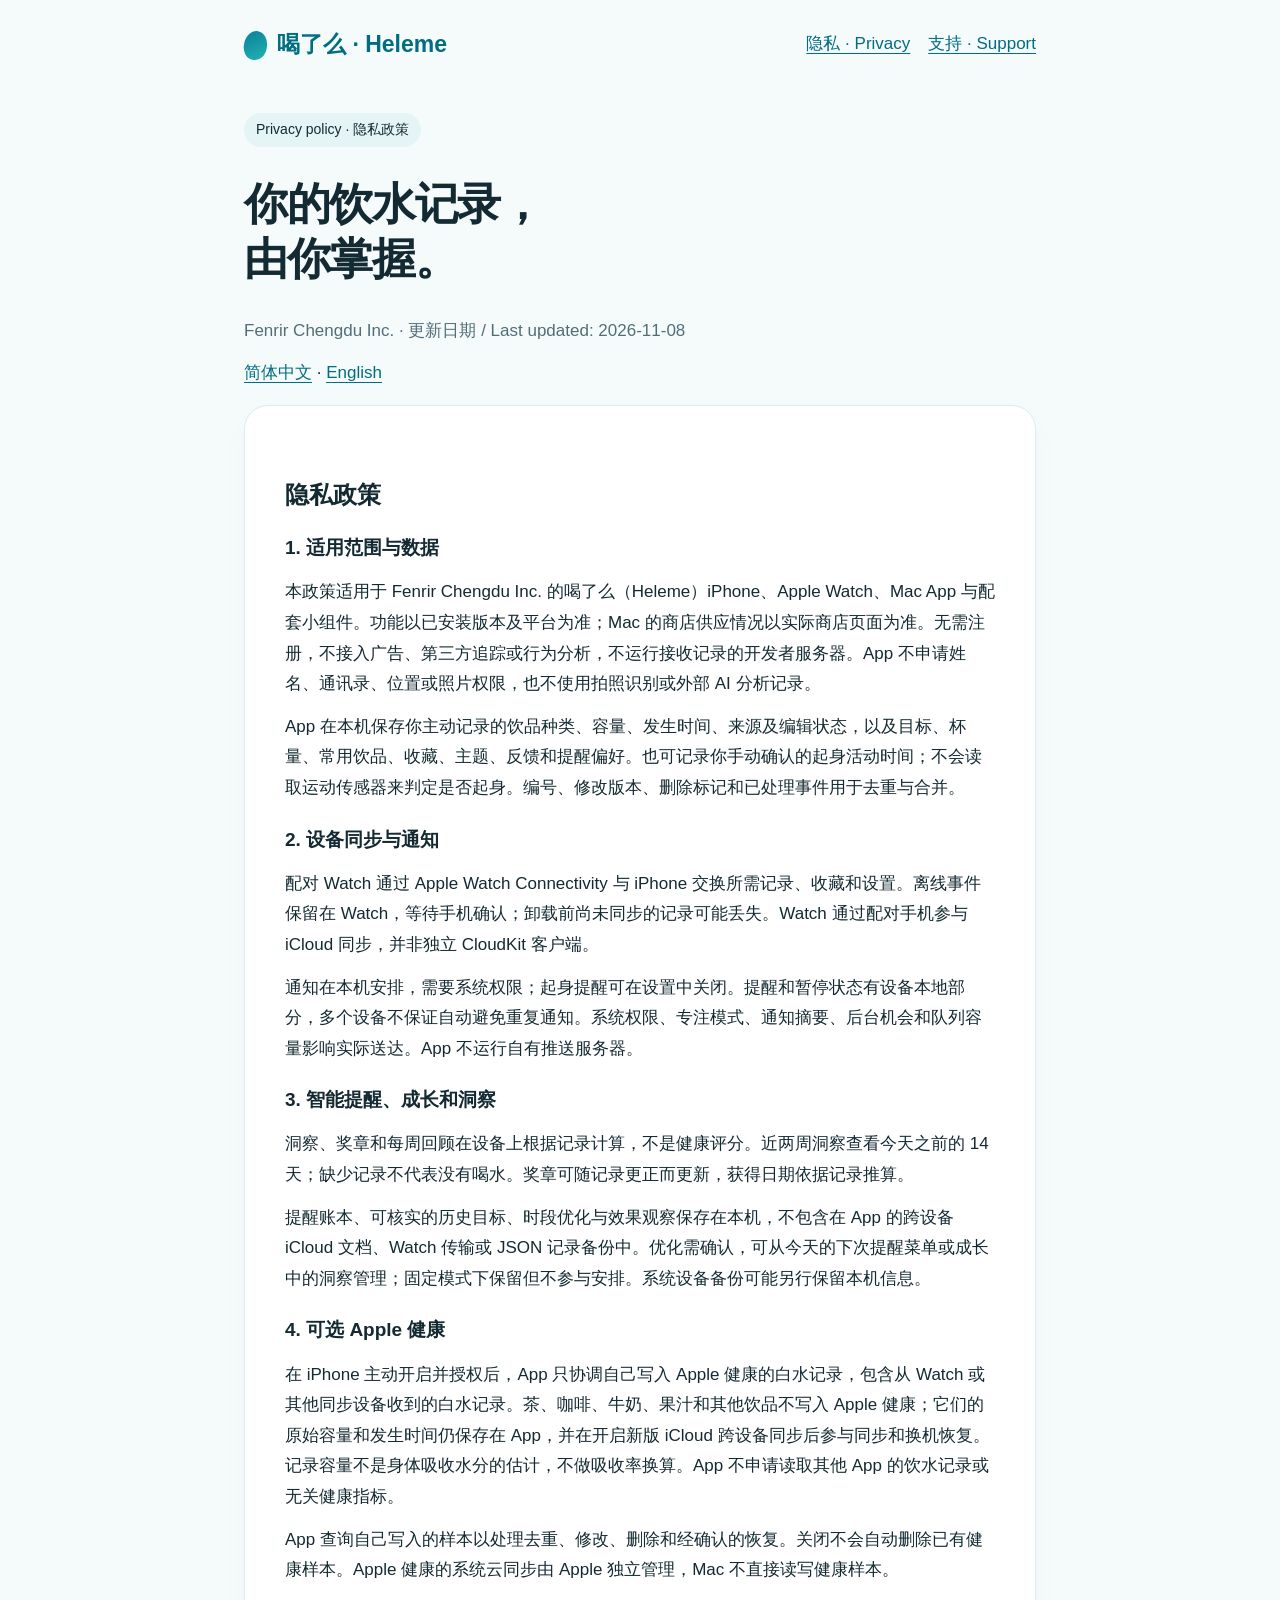
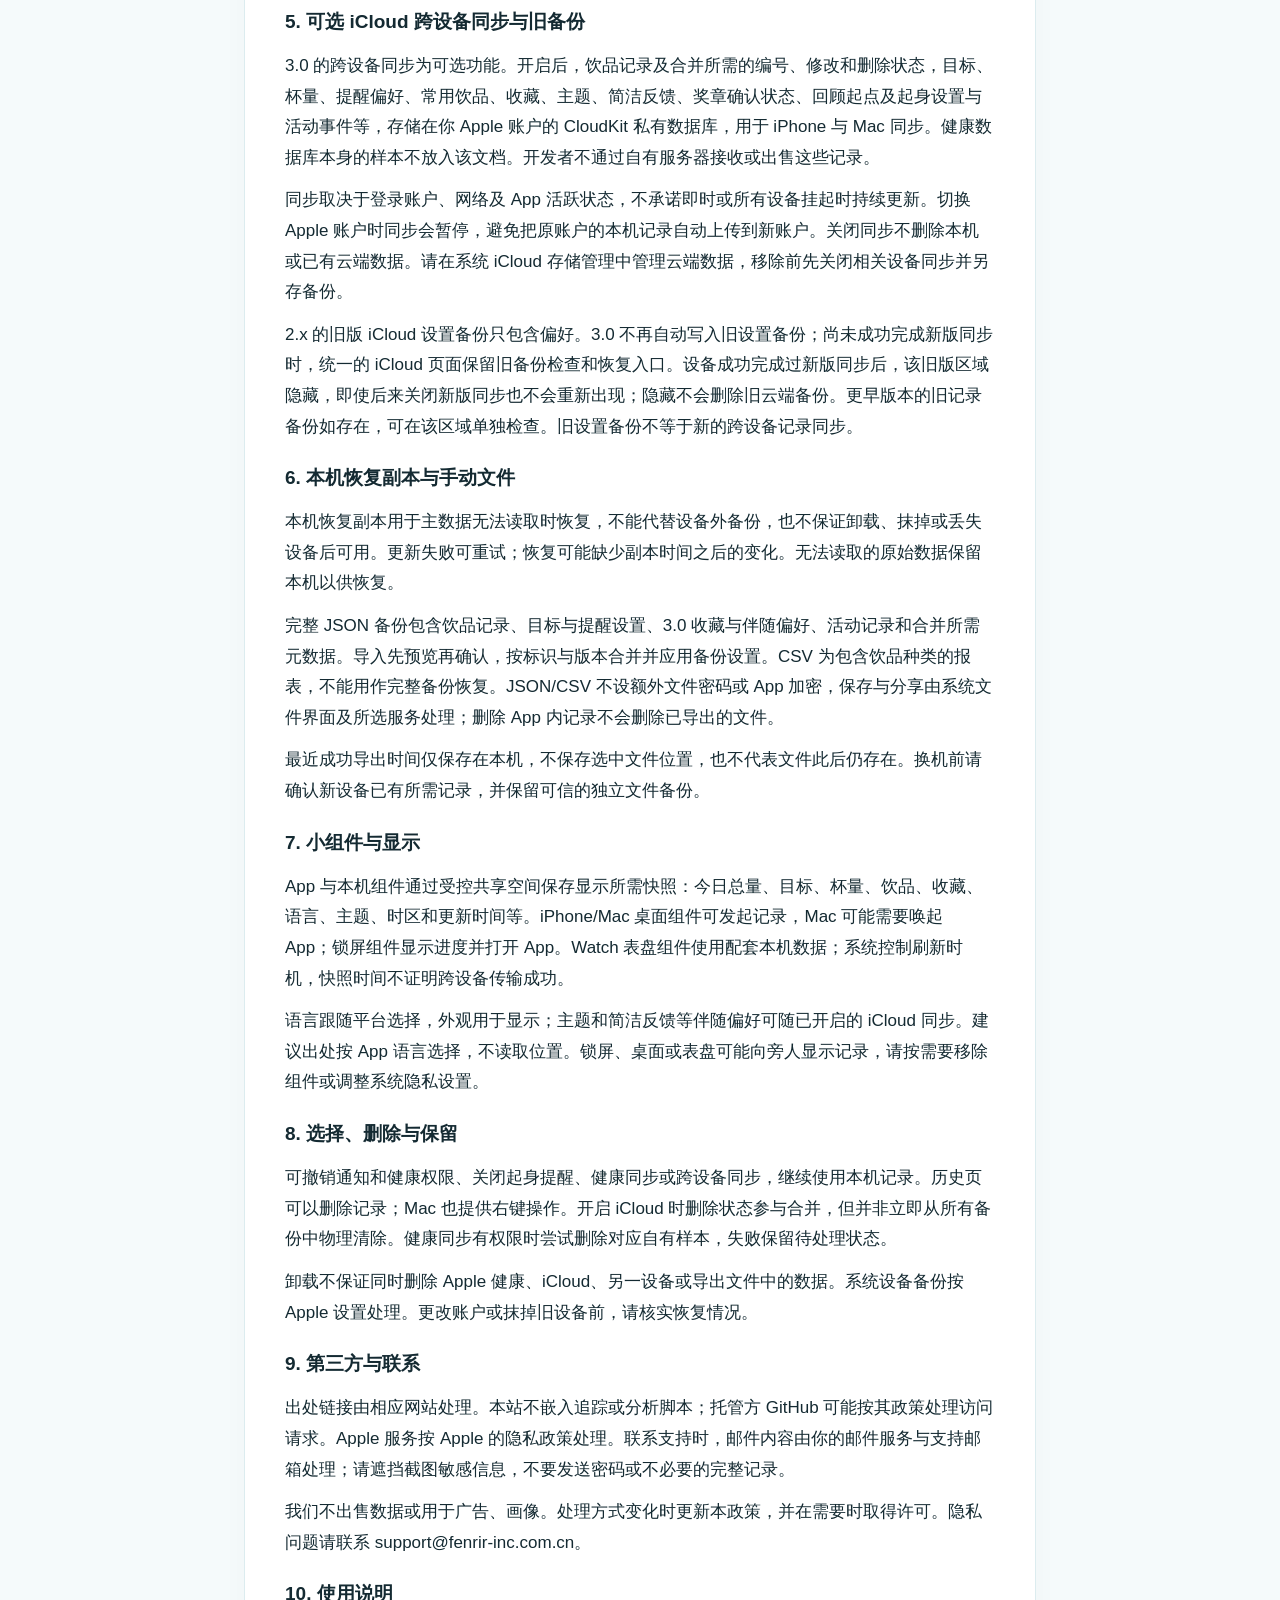
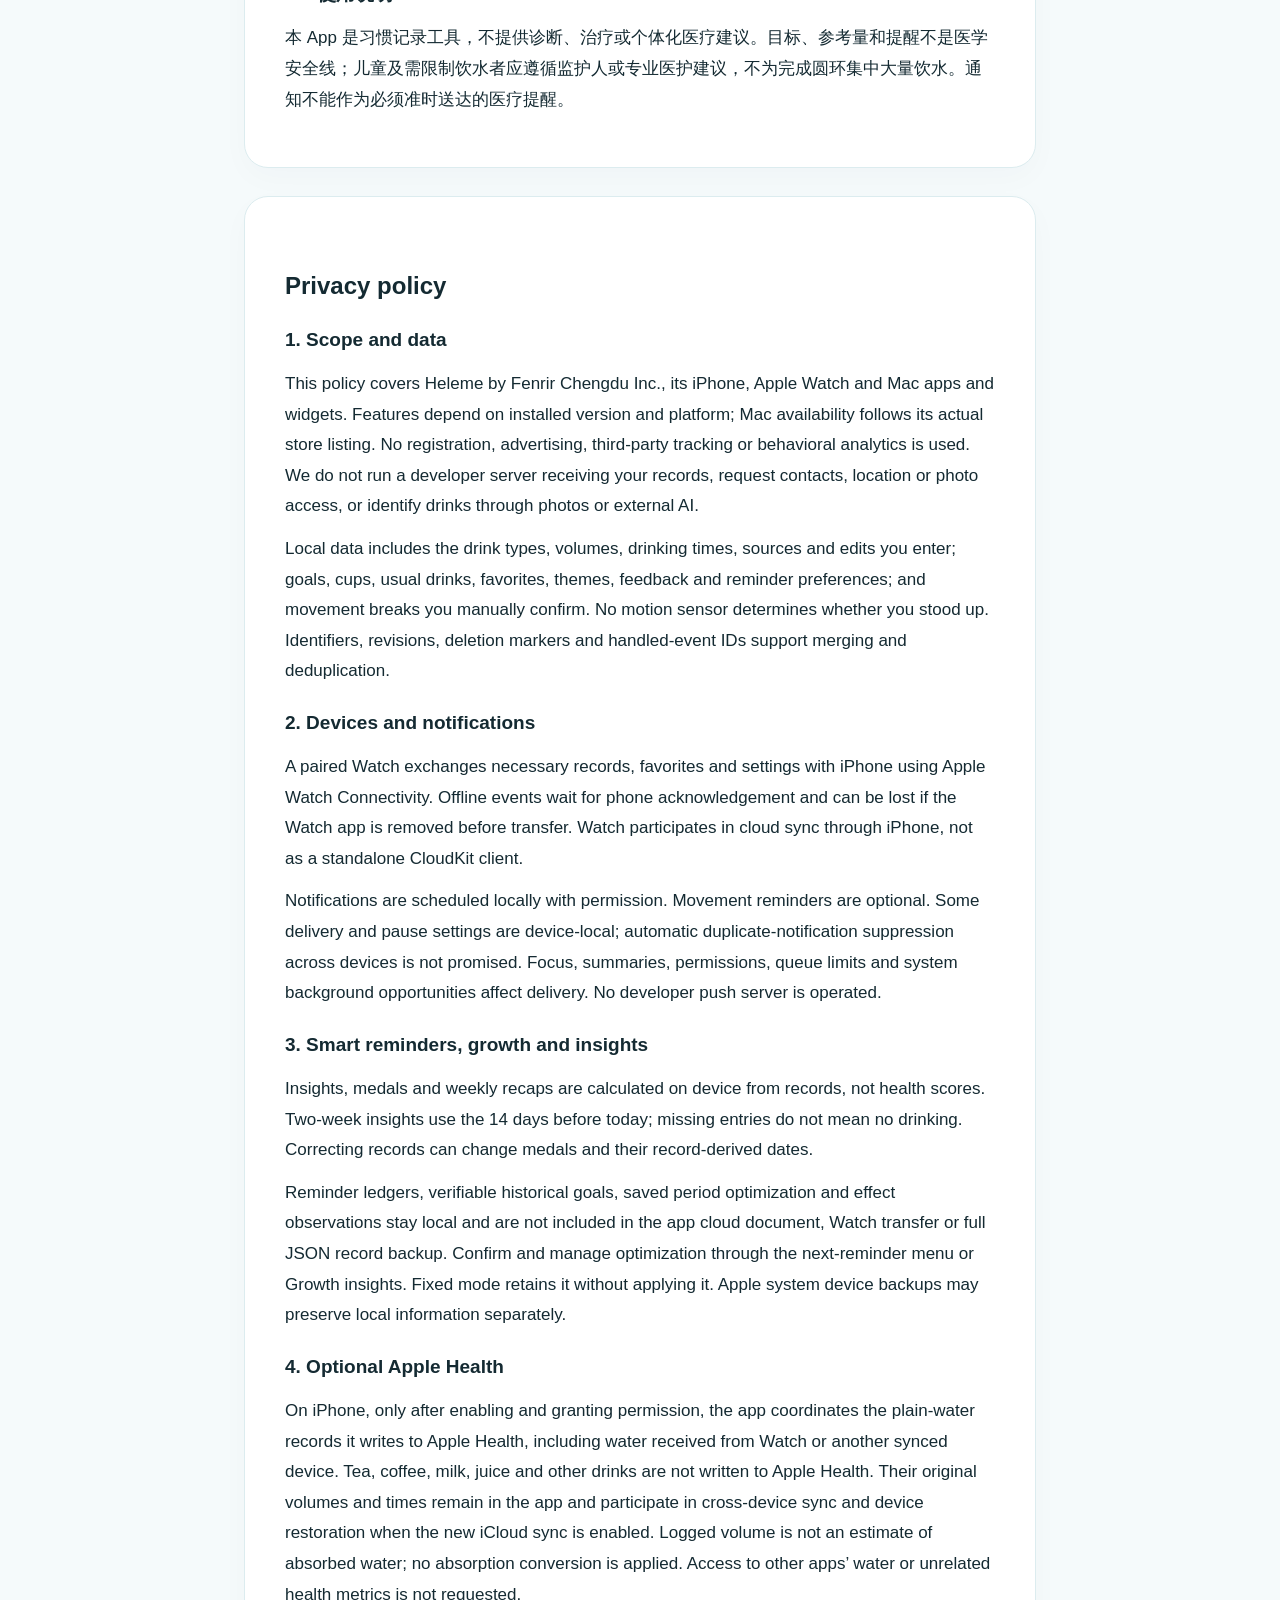
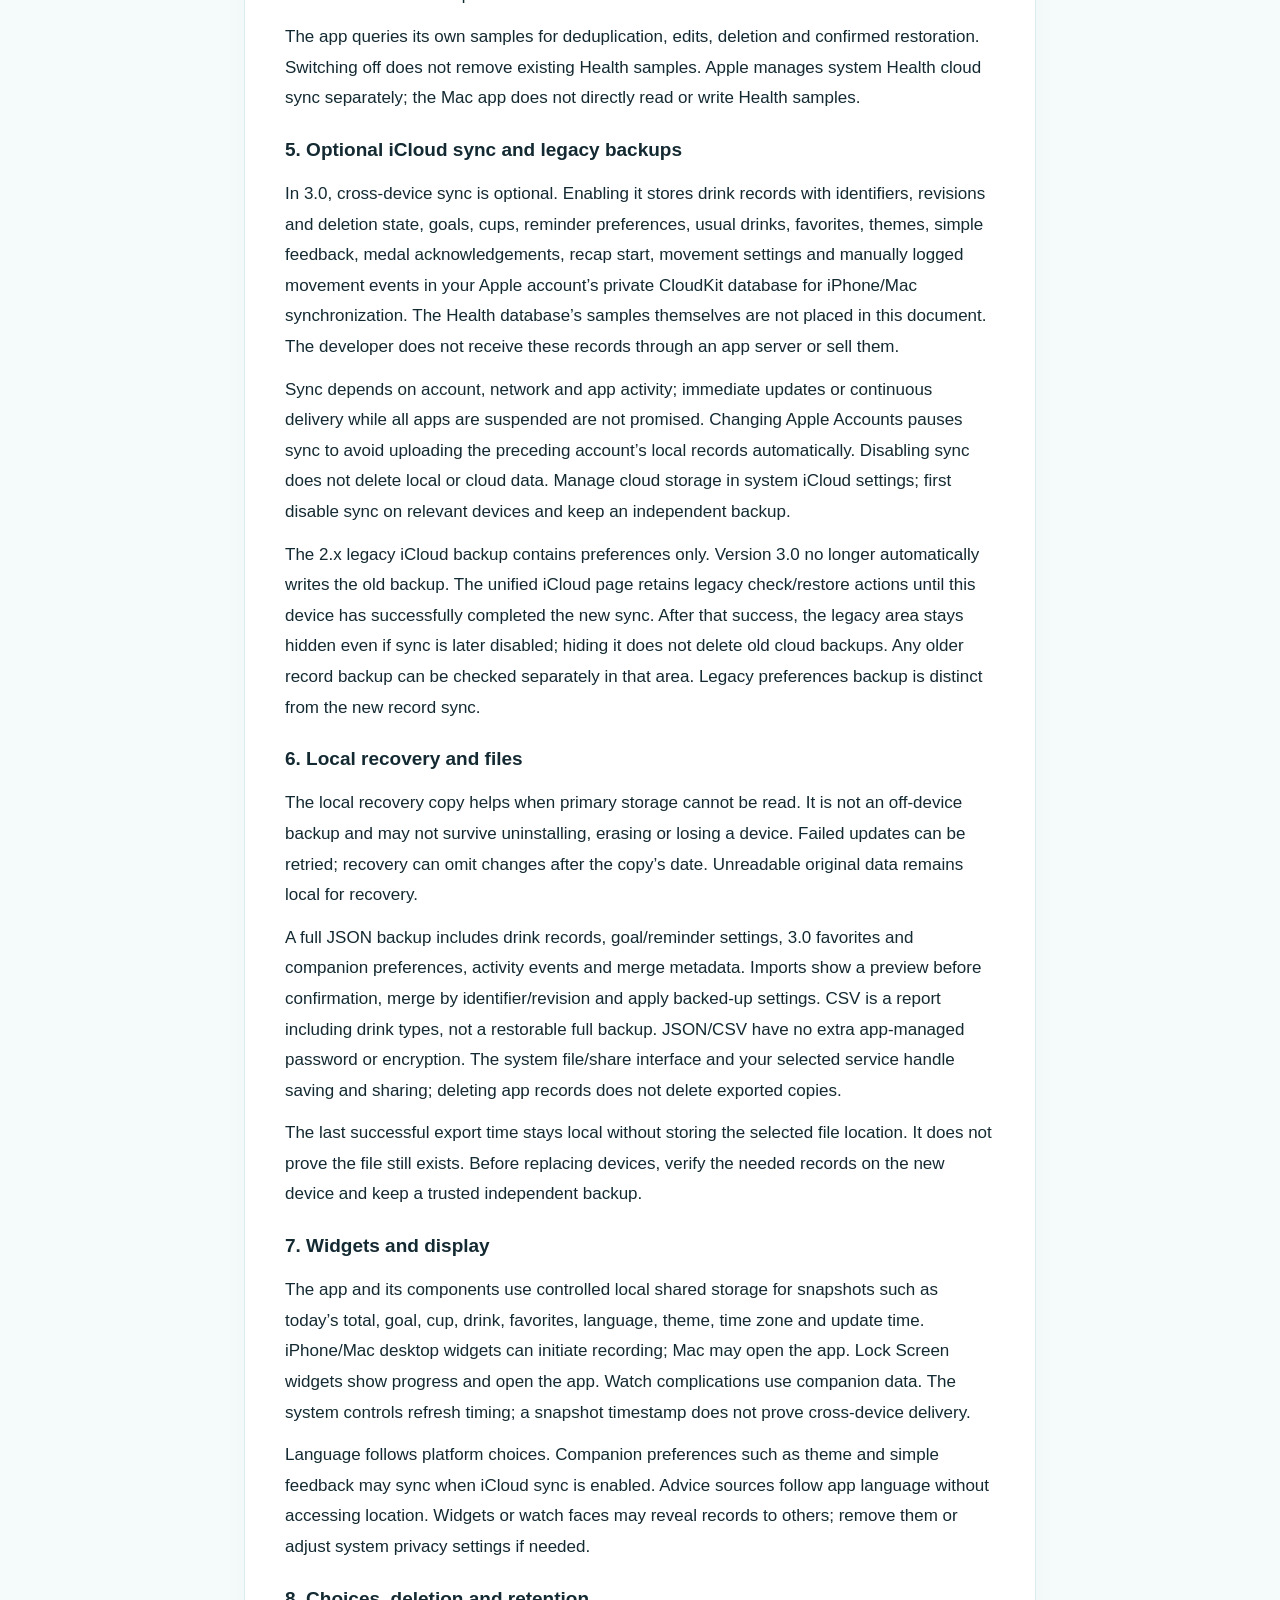
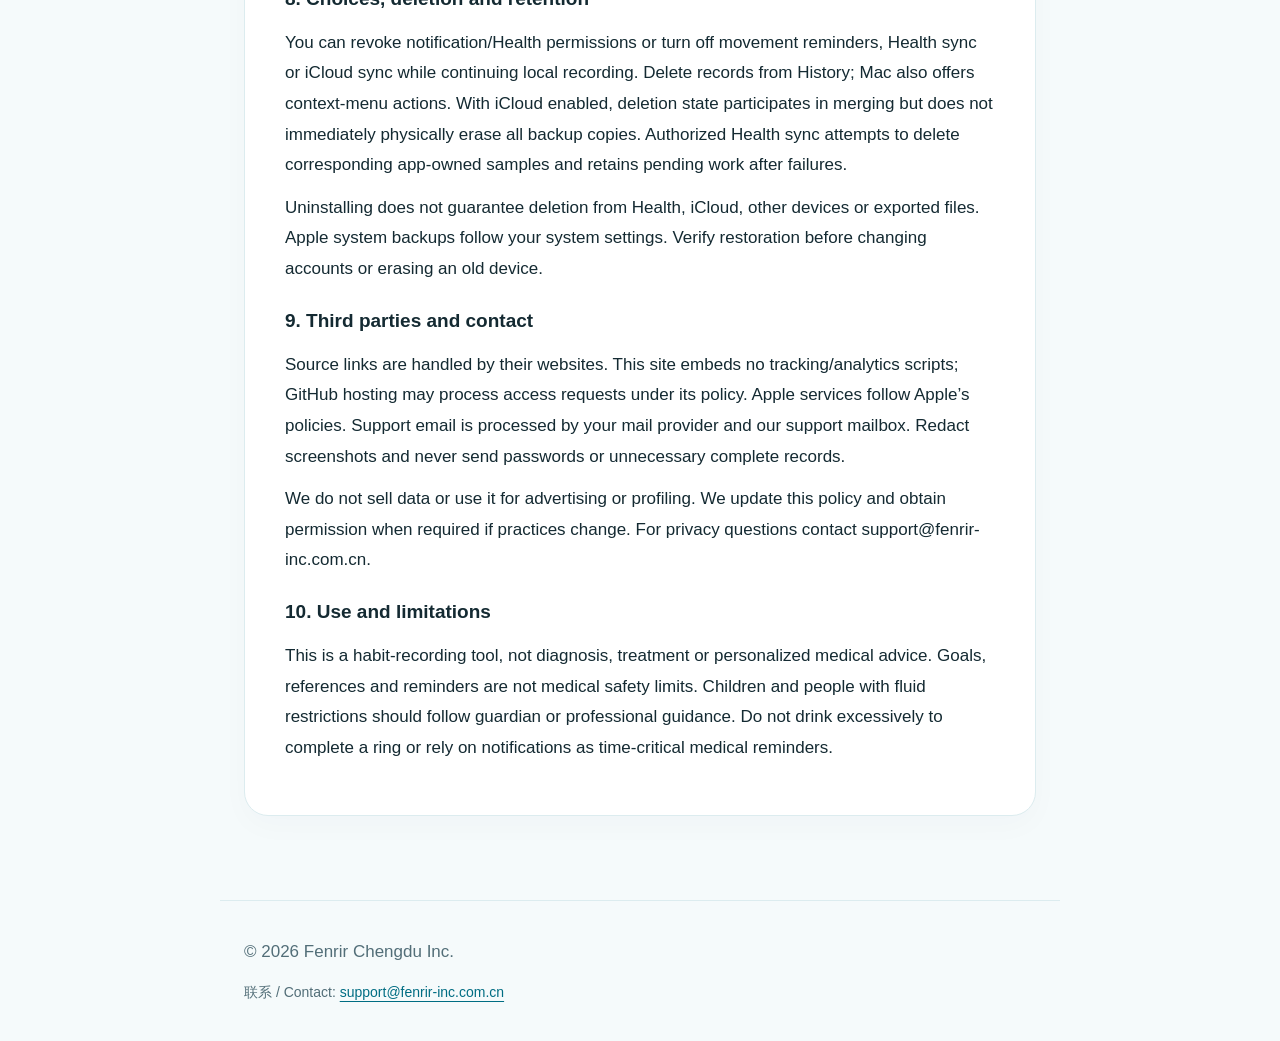
==== commit 1fce5fb5: "Update privacy and support for Heleme 3.1" ====
--- a/privacy.html
+++ b/privacy.html
@@ -1,4 +1,103 @@
-<!doctype html><html lang="zh-Hans"><head><meta charset="utf-8"><meta name="viewport" content="width=device-width,initial-scale=1"><meta name="color-scheme" content="light"><meta name="description" content="Heleme / 喝了么 — Privacy and support by Fenrir Chengdu Inc."><title>隐私政策 · Privacy policy · Heleme</title><link rel="stylesheet" href="style.css"></head><body><header><a class="brand" href="index.html"><span class="drop" aria-hidden="true"></span>喝了么 · Heleme</a><nav aria-label="Main navigation"><a href="privacy.html">隐私 · Privacy</a><a href="support.html">支持 · Support</a></nav></header><main><span class="tag">Privacy policy · 隐私政策</span><h1>你的饮水记录，<br>由你掌握。</h1><p class="muted">Fenrir Chengdu Inc. · 更新日期 / Last updated: 2026-11-03</p><p><a href="#zh">简体中文</a> · <a href="#en" lang="en">English</a></p>
-<article class="card" id="zh" lang="zh-Hans"><h2>隐私政策</h2><h3>1. 适用范围与数据</h3><p>本政策适用于 Fenrir Chengdu Inc. 的喝了么（Heleme）iPhone、Apple Watch、Mac App 与配套小组件。功能以已安装版本及平台为准；Mac 的商店供应情况以实际商店页面为准。无需注册，不接入广告、第三方追踪或行为分析，不运行接收记录的开发者服务器。App 不申请姓名、通讯录、位置或照片权限，也不使用拍照识别或外部 AI 分析记录。</p><p>App 在本机保存你主动记录的饮品种类、容量、发生时间、来源及编辑状态，以及目标、杯量、常用饮品、收藏、主题、反馈和提醒偏好。也可记录你手动确认的起身活动时间；不会读取运动传感器来判定是否起身。编号、修改版本、删除标记和已处理事件用于去重与合并。</p><h3>2. 设备同步与通知</h3><p>配对 Watch 通过 Apple Watch Connectivity 与 iPhone 交换所需记录、收藏和设置。离线事件保留在 Watch，等待手机确认；卸载前尚未同步的记录可能丢失。Watch 通过配对手机参与 iCloud 同步，并非独立 CloudKit 客户端。</p><p>通知在本机安排，需要系统权限；起身提醒可在设置中关闭。提醒和暂停状态有设备本地部分，多个设备不保证自动避免重复通知。系统权限、专注模式、通知摘要、后台机会和队列容量影响实际送达。App 不运行自有推送服务器。</p><h3>3. 智能提醒、成长和洞察</h3><p>洞察、奖章和每周回顾在设备上根据记录计算，不是健康评分。近两周洞察查看今天之前的 14 天；缺少记录不代表没有喝水。奖章可随记录更正而更新，获得日期依据记录推算。</p><p>提醒账本、可核实的历史目标、时段优化与效果观察保存在本机，不包含在 App 的跨设备 iCloud 文档、Watch 传输或 JSON 记录备份中。优化需确认，可从今天的下次提醒菜单或成长中的洞察管理；固定模式下保留但不参与安排。系统设备备份可能另行保留本机信息。</p><h3>4. 可选 Apple 健康</h3><p>在 iPhone 主动开启并授权后，App 只协调自己写入 Apple 健康的白水记录，包含从 Watch 或其他同步设备收到的白水记录。茶、咖啡等其他饮品留在 App 中，不作为饮水健康样本导出；记录容量不是身体吸收水分的估计。App 不申请读取其他 App 的饮水记录或无关健康指标。</p><p>App 查询自己写入的样本以处理去重、修改、删除和经确认的恢复。关闭不会自动删除已有健康样本。Apple 健康的系统云同步由 Apple 独立管理，Mac 不直接读写健康样本。</p><h3>5. 可选 iCloud 跨设备同步与旧备份</h3><p>3.0 的跨设备同步为可选功能。开启后，饮品记录及合并所需的编号、修改和删除状态，目标、杯量、提醒偏好、常用饮品、收藏、主题、简洁反馈、奖章确认状态、回顾起点及起身设置与活动事件等，存储在你 Apple 账户的 CloudKit 私有数据库，用于 iPhone 与 Mac 同步。健康数据库本身的样本不放入该文档。开发者不通过自有服务器接收或出售这些记录。</p><p>同步取决于登录账户、网络及 App 活跃状态，不承诺即时或所有设备挂起时持续更新。切换 Apple 账户时同步会暂停，避免把原账户的本机记录自动上传到新账户。关闭同步不删除本机或已有云端数据。请在系统 iCloud 存储管理中管理云端数据，移除前先关闭相关设备同步并另存备份。</p><p>2.x 的旧版 iCloud 设置备份只包含偏好。3.0 不再自动写入旧设置备份；统一的 iCloud 页面保留旧备份检查和恢复入口。更早测试版的旧记录备份如存在，也需单独检查。旧设置备份不等于新的跨设备记录同步。</p><h3>6. 本机恢复副本与手动文件</h3><p>本机恢复副本用于主数据无法读取时恢复，不能代替设备外备份，也不保证卸载、抹掉或丢失设备后可用。更新失败可重试；恢复可能缺少副本时间之后的变化。无法读取的原始数据保留本机以供恢复。</p><p>完整 JSON 备份包含饮品记录、目标与提醒设置、3.0 收藏与伴随偏好、活动记录和合并所需元数据。导入先预览再确认，按标识与版本合并并应用备份设置。CSV 为包含饮品种类的报表，不能用作完整备份恢复。JSON/CSV 不设额外文件密码或 App 加密，保存与分享由系统文件界面及所选服务处理；删除 App 内记录不会删除已导出的文件。</p><p>最近成功导出时间仅保存在本机，不保存选中文件位置，也不代表文件此后仍存在。换机前请确认新设备已有所需记录，并保留可信的独立文件备份。</p><h3>7. 小组件与显示</h3><p>App 与本机组件通过受控共享空间保存显示所需快照：今日总量、目标、杯量、饮品、收藏、语言、主题、时区和更新时间等。iPhone/Mac 桌面组件可发起记录，Mac 可能需要唤起 App；锁屏组件显示进度并打开 App。Watch 表盘组件使用配套本机数据；系统控制刷新时机，快照时间不证明跨设备传输成功。</p><p>语言跟随平台选择，外观用于显示；主题和简洁反馈等伴随偏好可随已开启的 iCloud 同步。建议出处按 App 语言选择，不读取位置。锁屏、桌面或表盘可能向旁人显示记录，请按需要移除组件或调整系统隐私设置。</p><h3>8. 选择、删除与保留</h3><p>可撤销通知和健康权限、关闭起身提醒、健康同步或跨设备同步，继续使用本机记录。历史页可以删除记录；Mac 也提供右键操作。开启 iCloud 时删除状态参与合并，但并非立即从所有备份中物理清除。健康同步有权限时尝试删除对应自有样本，失败保留待处理状态。</p><p>卸载不保证同时删除 Apple 健康、iCloud、另一设备或导出文件中的数据。系统设备备份按 Apple 设置处理。更改账户或抹掉旧设备前，请核实恢复情况。</p><h3>9. 第三方与联系</h3><p>出处链接由相应网站处理。本站不嵌入追踪或分析脚本；托管方 GitHub 可能按其政策处理访问请求。Apple 服务按 Apple 的隐私政策处理。联系支持时，邮件内容由你的邮件服务与支持邮箱处理；请遮挡截图敏感信息，不要发送密码或不必要的完整记录。</p><p>我们不出售数据或用于广告、画像。处理方式变化时更新本政策，并在需要时取得许可。隐私问题请联系 support@fenrir-inc.com.cn。</p><h3>10. 使用说明</h3><p>本 App 是习惯记录工具，不提供诊断、治疗或个体化医疗建议。目标、参考量和提醒不是医学安全线；儿童及需限制饮水者应遵循监护人或专业医护建议，不为完成圆环集中大量饮水。通知不能作为必须准时送达的医疗提醒。</p></article>
-<article class="card" id="en" lang="en"><h2>Privacy policy</h2><h3>1. Scope and data</h3><p>This policy covers Heleme by Fenrir Chengdu Inc., its iPhone, Apple Watch and Mac apps and widgets. Features depend on installed version and platform; Mac availability follows its actual store listing. No registration, advertising, third-party tracking or behavioral analytics is used. We do not run a developer server receiving your records, request contacts, location or photo access, or identify drinks through photos or external AI.</p><p>Local data includes the drink types, volumes, drinking times, sources and edits you enter; goals, cups, usual drinks, favorites, themes, feedback and reminder preferences; and movement breaks you manually confirm. No motion sensor determines whether you stood up. Identifiers, revisions, deletion markers and handled-event IDs support merging and deduplication.</p><h3>2. Devices and notifications</h3><p>A paired Watch exchanges necessary records, favorites and settings with iPhone using Apple Watch Connectivity. Offline events wait for phone acknowledgement and can be lost if the Watch app is removed before transfer. Watch participates in cloud sync through iPhone, not as a standalone CloudKit client.</p><p>Notifications are scheduled locally with permission. Movement reminders are optional. Some delivery and pause settings are device-local; automatic duplicate-notification suppression across devices is not promised. Focus, summaries, permissions, queue limits and system background opportunities affect delivery. No developer push server is operated.</p><h3>3. Smart reminders, growth and insights</h3><p>Insights, medals and weekly recaps are calculated on device from records, not health scores. Two-week insights use the 14 days before today; missing entries do not mean no drinking. Correcting records can change medals and their record-derived dates.</p><p>Reminder ledgers, verifiable historical goals, saved period optimization and effect observations stay local and are not included in the app cloud document, Watch transfer or full JSON record backup. Confirm and manage optimization through the next-reminder menu or Growth insights. Fixed mode retains it without applying it. Apple system device backups may preserve local information separately.</p><h3>4. Optional Apple Health</h3><p>On iPhone, only after enabling and granting permission, the app coordinates the plain-water records it writes to Apple Health, including water received from Watch or another synced device. Tea, coffee and other drinks stay in the app and are not exported as dietary-water samples. Logged volume is not an estimate of absorbed water. Access to other apps’ water or unrelated health metrics is not requested.</p><p>The app queries its own samples for deduplication, edits, deletion and confirmed restoration. Switching off does not remove existing Health samples. Apple manages system Health cloud sync separately; the Mac app does not directly read or write Health samples.</p><h3>5. Optional iCloud sync and legacy backups</h3><p>In 3.0, cross-device sync is optional. Enabling it stores drink records with identifiers, revisions and deletion state, goals, cups, reminder preferences, usual drinks, favorites, themes, simple feedback, medal acknowledgements, recap start, movement settings and manually logged movement events in your Apple account’s private CloudKit database for iPhone/Mac synchronization. The Health database’s samples themselves are not placed in this document. The developer does not receive these records through an app server or sell them.</p><p>Sync depends on account, network and app activity; immediate updates or continuous delivery while all apps are suspended are not promised. Changing Apple Accounts pauses sync to avoid uploading the preceding account’s local records automatically. Disabling sync does not delete local or cloud data. Manage cloud storage in system iCloud settings; first disable sync on relevant devices and keep an independent backup.</p><p>The 2.x legacy iCloud backup contains preferences only. Version 3.0 stops automatically writing that old backup and retains check/restore actions on the unified iCloud page. Any older test record backup is checked separately. Legacy preferences backup is distinct from the new record sync.</p><h3>6. Local recovery and files</h3><p>The local recovery copy helps when primary storage cannot be read. It is not an off-device backup and may not survive uninstalling, erasing or losing a device. Failed updates can be retried; recovery can omit changes after the copy’s date. Unreadable original data remains local for recovery.</p><p>A full JSON backup includes drink records, goal/reminder settings, 3.0 favorites and companion preferences, activity events and merge metadata. Imports show a preview before confirmation, merge by identifier/revision and apply backed-up settings. CSV is a report including drink types, not a restorable full backup. JSON/CSV have no extra app-managed password or encryption. The system file/share interface and your selected service handle saving and sharing; deleting app records does not delete exported copies.</p><p>The last successful export time stays local without storing the selected file location. It does not prove the file still exists. Before replacing devices, verify the needed records on the new device and keep a trusted independent backup.</p><h3>7. Widgets and display</h3><p>The app and its components use controlled local shared storage for snapshots such as today’s total, goal, cup, drink, favorites, language, theme, time zone and update time. iPhone/Mac desktop widgets can initiate recording; Mac may open the app. Lock Screen widgets show progress and open the app. Watch complications use companion data. The system controls refresh timing; a snapshot timestamp does not prove cross-device delivery.</p><p>Language follows platform choices. Companion preferences such as theme and simple feedback may sync when iCloud sync is enabled. Advice sources follow app language without accessing location. Widgets or watch faces may reveal records to others; remove them or adjust system privacy settings if needed.</p><h3>8. Choices, deletion and retention</h3><p>You can revoke notification/Health permissions or turn off movement reminders, Health sync or iCloud sync while continuing local recording. Delete records from History; Mac also offers context-menu actions. With iCloud enabled, deletion state participates in merging but does not immediately physically erase all backup copies. Authorized Health sync attempts to delete corresponding app-owned samples and retains pending work after failures.</p><p>Uninstalling does not guarantee deletion from Health, iCloud, other devices or exported files. Apple system backups follow your system settings. Verify restoration before changing accounts or erasing an old device.</p><h3>9. Third parties and contact</h3><p>Source links are handled by their websites. This site embeds no tracking/analytics scripts; GitHub hosting may process access requests under its policy. Apple services follow Apple’s policies. Support email is processed by your mail provider and our support mailbox. Redact screenshots and never send passwords or unnecessary complete records.</p><p>We do not sell data or use it for advertising or profiling. We update this policy and obtain permission when required if practices change. For privacy questions contact support@fenrir-inc.com.cn.</p><h3>10. Use and limitations</h3><p>This is a habit-recording tool, not diagnosis, treatment or personalized medical advice. Goals, references and reminders are not medical safety limits. Children and people with fluid restrictions should follow guardian or professional guidance. Do not drink excessively to complete a ring or rely on notifications as time-critical medical reminders.</p></article>
-</main><footer><p>© 2026 Fenrir Chengdu Inc.</p><p class="small">联系 / Contact: <a href="mailto:support@fenrir-inc.com.cn">support@fenrir-inc.com.cn</a></p></footer></body></html>
+<!doctype html>
+<html lang="zh-Hans">
+<head>
+<meta charset="utf-8">
+<meta name="viewport" content="width=device-width,initial-scale=1">
+<meta name="color-scheme" content="light">
+<meta name="description" content="Heleme / 喝了么 — Privacy and support by Fenrir Chengdu Inc.">
+<title>隐私政策 · Privacy policy · Heleme</title>
+<link rel="stylesheet" href="style.css">
+</head>
+<body>
+<header>
+<a class="brand" href="index.html">
+<span class="drop" aria-hidden="true">
+</span>喝了么 · Heleme</a>
+<nav aria-label="Main navigation">
+<a href="privacy.html">隐私 · Privacy</a>
+<a href="support.html">支持 · Support</a>
+</nav>
+</header>
+<main>
+<span class="tag">Privacy policy · 隐私政策</span>
+<h1>你的饮水记录，<br>由你掌握。</h1>
+<p class="muted">Fenrir Chengdu Inc. · 更新日期 / Last updated: 2026-11-08</p>
+<p>
+<a href="#zh">简体中文</a> · <a href="#en" lang="en">English</a>
+</p>
+<article class="card" id="zh" lang="zh-Hans">
+<h2>隐私政策</h2>
+<h3>1. 适用范围与数据</h3>
+<p>本政策适用于 Fenrir Chengdu Inc. 的喝了么（Heleme）iPhone、Apple Watch、Mac App 与配套小组件。功能以已安装版本及平台为准；Mac 的商店供应情况以实际商店页面为准。无需注册，不接入广告、第三方追踪或行为分析，不运行接收记录的开发者服务器。App 不申请姓名、通讯录、位置或照片权限，也不使用拍照识别或外部 AI 分析记录。</p>
+<p>App 在本机保存你主动记录的饮品种类、容量、发生时间、来源及编辑状态，以及目标、杯量、常用饮品、收藏、主题、反馈和提醒偏好。也可记录你手动确认的起身活动时间；不会读取运动传感器来判定是否起身。编号、修改版本、删除标记和已处理事件用于去重与合并。</p>
+<h3>2. 设备同步与通知</h3>
+<p>配对 Watch 通过 Apple Watch Connectivity 与 iPhone 交换所需记录、收藏和设置。离线事件保留在 Watch，等待手机确认；卸载前尚未同步的记录可能丢失。Watch 通过配对手机参与 iCloud 同步，并非独立 CloudKit 客户端。</p>
+<p>通知在本机安排，需要系统权限；起身提醒可在设置中关闭。提醒和暂停状态有设备本地部分，多个设备不保证自动避免重复通知。系统权限、专注模式、通知摘要、后台机会和队列容量影响实际送达。App 不运行自有推送服务器。</p>
+<h3>3. 智能提醒、成长和洞察</h3>
+<p>洞察、奖章和每周回顾在设备上根据记录计算，不是健康评分。近两周洞察查看今天之前的 14 天；缺少记录不代表没有喝水。奖章可随记录更正而更新，获得日期依据记录推算。</p>
+<p>提醒账本、可核实的历史目标、时段优化与效果观察保存在本机，不包含在 App 的跨设备 iCloud 文档、Watch 传输或 JSON 记录备份中。优化需确认，可从今天的下次提醒菜单或成长中的洞察管理；固定模式下保留但不参与安排。系统设备备份可能另行保留本机信息。</p>
+<h3>4. 可选 Apple 健康</h3>
+<p>在 iPhone 主动开启并授权后，App 只协调自己写入 Apple 健康的白水记录，包含从 Watch 或其他同步设备收到的白水记录。茶、咖啡、牛奶、果汁和其他饮品不写入 Apple 健康；它们的原始容量和发生时间仍保存在 App，并在开启新版 iCloud 跨设备同步后参与同步和换机恢复。记录容量不是身体吸收水分的估计，不做吸收率换算。App 不申请读取其他 App 的饮水记录或无关健康指标。</p>
+<p>App 查询自己写入的样本以处理去重、修改、删除和经确认的恢复。关闭不会自动删除已有健康样本。Apple 健康的系统云同步由 Apple 独立管理，Mac 不直接读写健康样本。</p>
+<h3>5. 可选 iCloud 跨设备同步与旧备份</h3>
+<p>3.0 的跨设备同步为可选功能。开启后，饮品记录及合并所需的编号、修改和删除状态，目标、杯量、提醒偏好、常用饮品、收藏、主题、简洁反馈、奖章确认状态、回顾起点及起身设置与活动事件等，存储在你 Apple 账户的 CloudKit 私有数据库，用于 iPhone 与 Mac 同步。健康数据库本身的样本不放入该文档。开发者不通过自有服务器接收或出售这些记录。</p>
+<p>同步取决于登录账户、网络及 App 活跃状态，不承诺即时或所有设备挂起时持续更新。切换 Apple 账户时同步会暂停，避免把原账户的本机记录自动上传到新账户。关闭同步不删除本机或已有云端数据。请在系统 iCloud 存储管理中管理云端数据，移除前先关闭相关设备同步并另存备份。</p>
+<p>2.x 的旧版 iCloud 设置备份只包含偏好。3.0 不再自动写入旧设置备份；尚未成功完成新版同步时，统一的 iCloud 页面保留旧备份检查和恢复入口。设备成功完成过新版同步后，该旧版区域隐藏，即使后来关闭新版同步也不会重新出现；隐藏不会删除旧云端备份。更早版本的旧记录备份如存在，可在该区域单独检查。旧设置备份不等于新的跨设备记录同步。</p>
+<h3>6. 本机恢复副本与手动文件</h3>
+<p>本机恢复副本用于主数据无法读取时恢复，不能代替设备外备份，也不保证卸载、抹掉或丢失设备后可用。更新失败可重试；恢复可能缺少副本时间之后的变化。无法读取的原始数据保留本机以供恢复。</p>
+<p>完整 JSON 备份包含饮品记录、目标与提醒设置、3.0 收藏与伴随偏好、活动记录和合并所需元数据。导入先预览再确认，按标识与版本合并并应用备份设置。CSV 为包含饮品种类的报表，不能用作完整备份恢复。JSON/CSV 不设额外文件密码或 App 加密，保存与分享由系统文件界面及所选服务处理；删除 App 内记录不会删除已导出的文件。</p>
+<p>最近成功导出时间仅保存在本机，不保存选中文件位置，也不代表文件此后仍存在。换机前请确认新设备已有所需记录，并保留可信的独立文件备份。</p>
+<h3>7. 小组件与显示</h3>
+<p>App 与本机组件通过受控共享空间保存显示所需快照：今日总量、目标、杯量、饮品、收藏、语言、主题、时区和更新时间等。iPhone/Mac 桌面组件可发起记录，Mac 可能需要唤起 App；锁屏组件显示进度并打开 App。Watch 表盘组件使用配套本机数据；系统控制刷新时机，快照时间不证明跨设备传输成功。</p>
+<p>语言跟随平台选择，外观用于显示；主题和简洁反馈等伴随偏好可随已开启的 iCloud 同步。建议出处按 App 语言选择，不读取位置。锁屏、桌面或表盘可能向旁人显示记录，请按需要移除组件或调整系统隐私设置。</p>
+<h3>8. 选择、删除与保留</h3>
+<p>可撤销通知和健康权限、关闭起身提醒、健康同步或跨设备同步，继续使用本机记录。历史页可以删除记录；Mac 也提供右键操作。开启 iCloud 时删除状态参与合并，但并非立即从所有备份中物理清除。健康同步有权限时尝试删除对应自有样本，失败保留待处理状态。</p>
+<p>卸载不保证同时删除 Apple 健康、iCloud、另一设备或导出文件中的数据。系统设备备份按 Apple 设置处理。更改账户或抹掉旧设备前，请核实恢复情况。</p>
+<h3>9. 第三方与联系</h3>
+<p>出处链接由相应网站处理。本站不嵌入追踪或分析脚本；托管方 GitHub 可能按其政策处理访问请求。Apple 服务按 Apple 的隐私政策处理。联系支持时，邮件内容由你的邮件服务与支持邮箱处理；请遮挡截图敏感信息，不要发送密码或不必要的完整记录。</p>
+<p>我们不出售数据或用于广告、画像。处理方式变化时更新本政策，并在需要时取得许可。隐私问题请联系 support@fenrir-inc.com.cn。</p>
+<h3>10. 使用说明</h3>
+<p>本 App 是习惯记录工具，不提供诊断、治疗或个体化医疗建议。目标、参考量和提醒不是医学安全线；儿童及需限制饮水者应遵循监护人或专业医护建议，不为完成圆环集中大量饮水。通知不能作为必须准时送达的医疗提醒。</p>
+</article>
+<article class="card" id="en" lang="en">
+<h2>Privacy policy</h2>
+<h3>1. Scope and data</h3>
+<p>This policy covers Heleme by Fenrir Chengdu Inc., its iPhone, Apple Watch and Mac apps and widgets. Features depend on installed version and platform; Mac availability follows its actual store listing. No registration, advertising, third-party tracking or behavioral analytics is used. We do not run a developer server receiving your records, request contacts, location or photo access, or identify drinks through photos or external AI.</p>
+<p>Local data includes the drink types, volumes, drinking times, sources and edits you enter; goals, cups, usual drinks, favorites, themes, feedback and reminder preferences; and movement breaks you manually confirm. No motion sensor determines whether you stood up. Identifiers, revisions, deletion markers and handled-event IDs support merging and deduplication.</p>
+<h3>2. Devices and notifications</h3>
+<p>A paired Watch exchanges necessary records, favorites and settings with iPhone using Apple Watch Connectivity. Offline events wait for phone acknowledgement and can be lost if the Watch app is removed before transfer. Watch participates in cloud sync through iPhone, not as a standalone CloudKit client.</p>
+<p>Notifications are scheduled locally with permission. Movement reminders are optional. Some delivery and pause settings are device-local; automatic duplicate-notification suppression across devices is not promised. Focus, summaries, permissions, queue limits and system background opportunities affect delivery. No developer push server is operated.</p>
+<h3>3. Smart reminders, growth and insights</h3>
+<p>Insights, medals and weekly recaps are calculated on device from records, not health scores. Two-week insights use the 14 days before today; missing entries do not mean no drinking. Correcting records can change medals and their record-derived dates.</p>
+<p>Reminder ledgers, verifiable historical goals, saved period optimization and effect observations stay local and are not included in the app cloud document, Watch transfer or full JSON record backup. Confirm and manage optimization through the next-reminder menu or Growth insights. Fixed mode retains it without applying it. Apple system device backups may preserve local information separately.</p>
+<h3>4. Optional Apple Health</h3>
+<p>On iPhone, only after enabling and granting permission, the app coordinates the plain-water records it writes to Apple Health, including water received from Watch or another synced device. Tea, coffee, milk, juice and other drinks are not written to Apple Health. Their original volumes and times remain in the app and participate in cross-device sync and device restoration when the new iCloud sync is enabled. Logged volume is not an estimate of absorbed water; no absorption conversion is applied. Access to other apps’ water or unrelated health metrics is not requested.</p>
+<p>The app queries its own samples for deduplication, edits, deletion and confirmed restoration. Switching off does not remove existing Health samples. Apple manages system Health cloud sync separately; the Mac app does not directly read or write Health samples.</p>
+<h3>5. Optional iCloud sync and legacy backups</h3>
+<p>In 3.0, cross-device sync is optional. Enabling it stores drink records with identifiers, revisions and deletion state, goals, cups, reminder preferences, usual drinks, favorites, themes, simple feedback, medal acknowledgements, recap start, movement settings and manually logged movement events in your Apple account’s private CloudKit database for iPhone/Mac synchronization. The Health database’s samples themselves are not placed in this document. The developer does not receive these records through an app server or sell them.</p>
+<p>Sync depends on account, network and app activity; immediate updates or continuous delivery while all apps are suspended are not promised. Changing Apple Accounts pauses sync to avoid uploading the preceding account’s local records automatically. Disabling sync does not delete local or cloud data. Manage cloud storage in system iCloud settings; first disable sync on relevant devices and keep an independent backup.</p>
+<p>The 2.x legacy iCloud backup contains preferences only. Version 3.0 no longer automatically writes the old backup. The unified iCloud page retains legacy check/restore actions until this device has successfully completed the new sync. After that success, the legacy area stays hidden even if sync is later disabled; hiding it does not delete old cloud backups. Any older record backup can be checked separately in that area. Legacy preferences backup is distinct from the new record sync.</p>
+<h3>6. Local recovery and files</h3>
+<p>The local recovery copy helps when primary storage cannot be read. It is not an off-device backup and may not survive uninstalling, erasing or losing a device. Failed updates can be retried; recovery can omit changes after the copy’s date. Unreadable original data remains local for recovery.</p>
+<p>A full JSON backup includes drink records, goal/reminder settings, 3.0 favorites and companion preferences, activity events and merge metadata. Imports show a preview before confirmation, merge by identifier/revision and apply backed-up settings. CSV is a report including drink types, not a restorable full backup. JSON/CSV have no extra app-managed password or encryption. The system file/share interface and your selected service handle saving and sharing; deleting app records does not delete exported copies.</p>
+<p>The last successful export time stays local without storing the selected file location. It does not prove the file still exists. Before replacing devices, verify the needed records on the new device and keep a trusted independent backup.</p>
+<h3>7. Widgets and display</h3>
+<p>The app and its components use controlled local shared storage for snapshots such as today’s total, goal, cup, drink, favorites, language, theme, time zone and update time. iPhone/Mac desktop widgets can initiate recording; Mac may open the app. Lock Screen widgets show progress and open the app. Watch complications use companion data. The system controls refresh timing; a snapshot timestamp does not prove cross-device delivery.</p>
+<p>Language follows platform choices. Companion preferences such as theme and simple feedback may sync when iCloud sync is enabled. Advice sources follow app language without accessing location. Widgets or watch faces may reveal records to others; remove them or adjust system privacy settings if needed.</p>
+<h3>8. Choices, deletion and retention</h3>
+<p>You can revoke notification/Health permissions or turn off movement reminders, Health sync or iCloud sync while continuing local recording. Delete records from History; Mac also offers context-menu actions. With iCloud enabled, deletion state participates in merging but does not immediately physically erase all backup copies. Authorized Health sync attempts to delete corresponding app-owned samples and retains pending work after failures.</p>
+<p>Uninstalling does not guarantee deletion from Health, iCloud, other devices or exported files. Apple system backups follow your system settings. Verify restoration before changing accounts or erasing an old device.</p>
+<h3>9. Third parties and contact</h3>
+<p>Source links are handled by their websites. This site embeds no tracking/analytics scripts; GitHub hosting may process access requests under its policy. Apple services follow Apple’s policies. Support email is processed by your mail provider and our support mailbox. Redact screenshots and never send passwords or unnecessary complete records.</p>
+<p>We do not sell data or use it for advertising or profiling. We update this policy and obtain permission when required if practices change. For privacy questions contact support@fenrir-inc.com.cn.</p>
+<h3>10. Use and limitations</h3>
+<p>This is a habit-recording tool, not diagnosis, treatment or personalized medical advice. Goals, references and reminders are not medical safety limits. Children and people with fluid restrictions should follow guardian or professional guidance. Do not drink excessively to complete a ring or rely on notifications as time-critical medical reminders.</p>
+</article>
+</main>
+<footer>
+<p>© 2026 Fenrir Chengdu Inc.</p>
+<p class="small">联系 / Contact: <a href="mailto:support@fenrir-inc.com.cn">support@fenrir-inc.com.cn</a>
+</p>
+</footer>
+</body>
+</html>
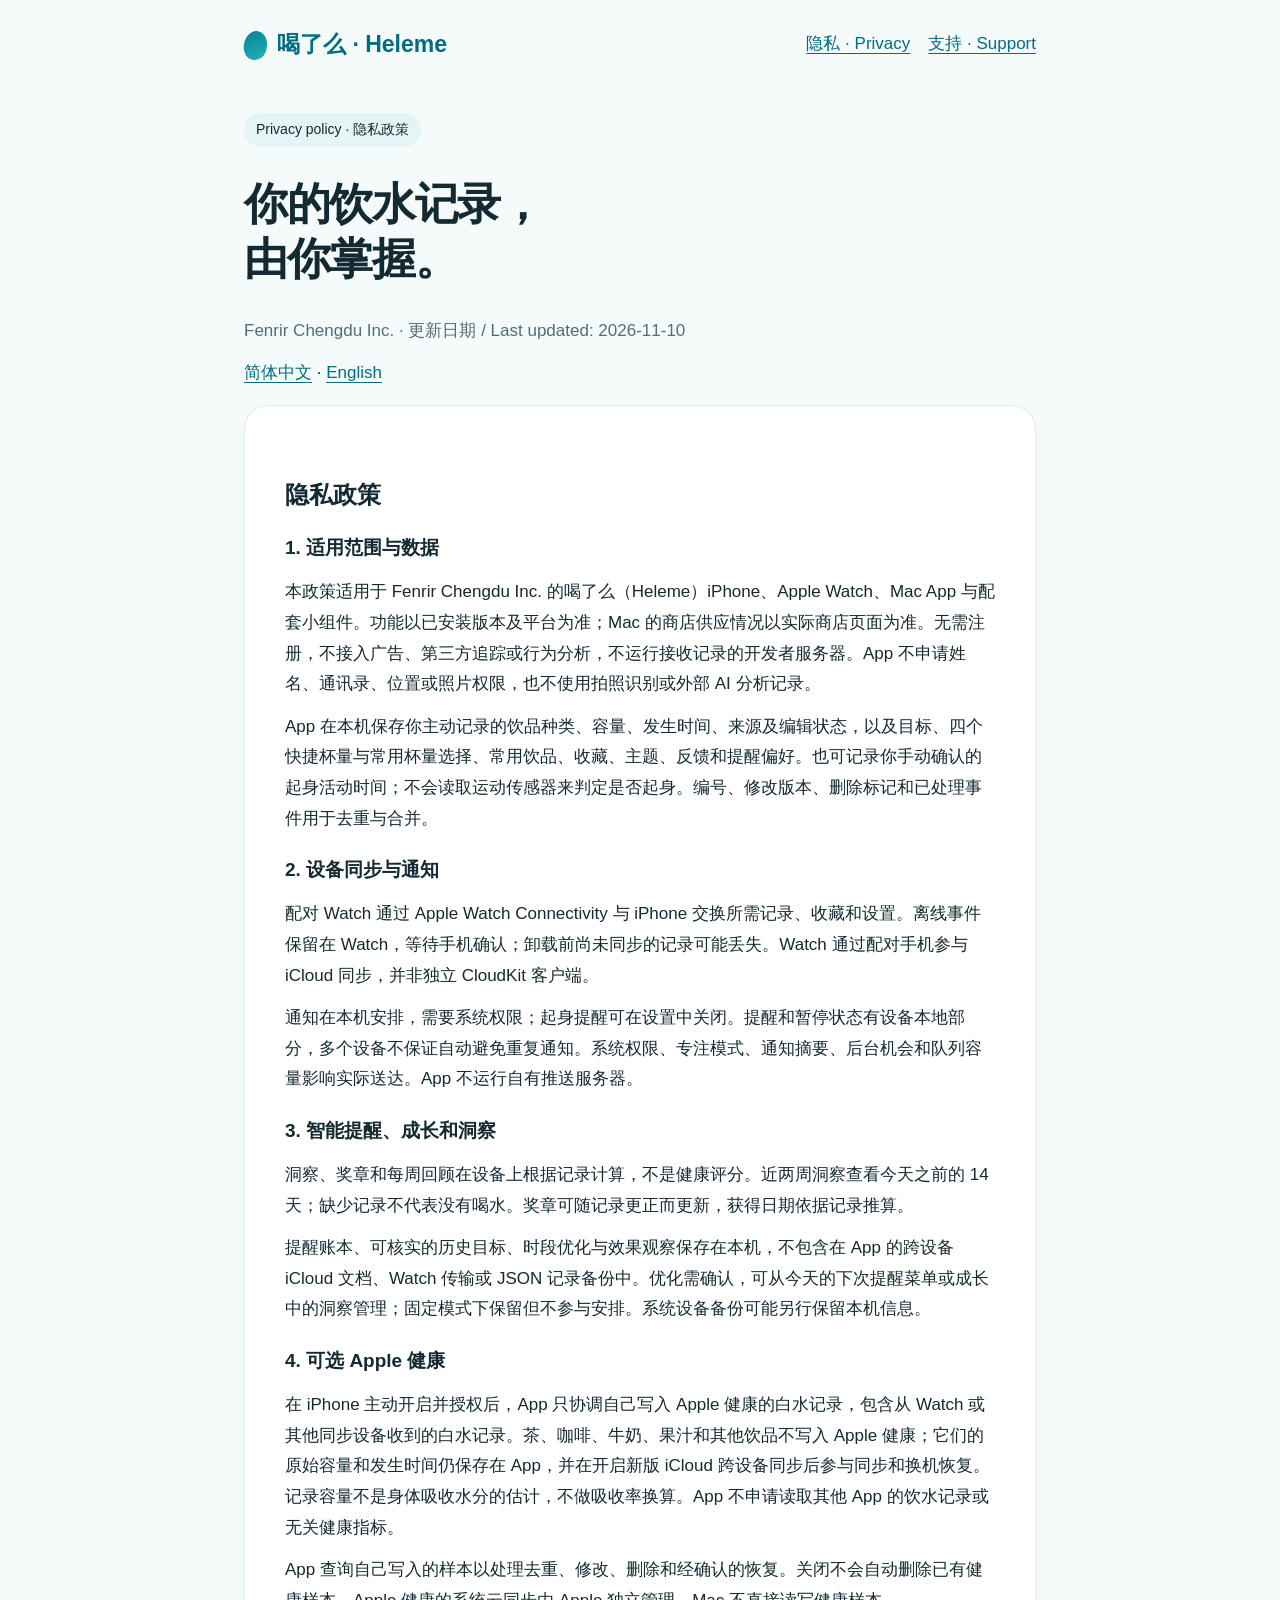
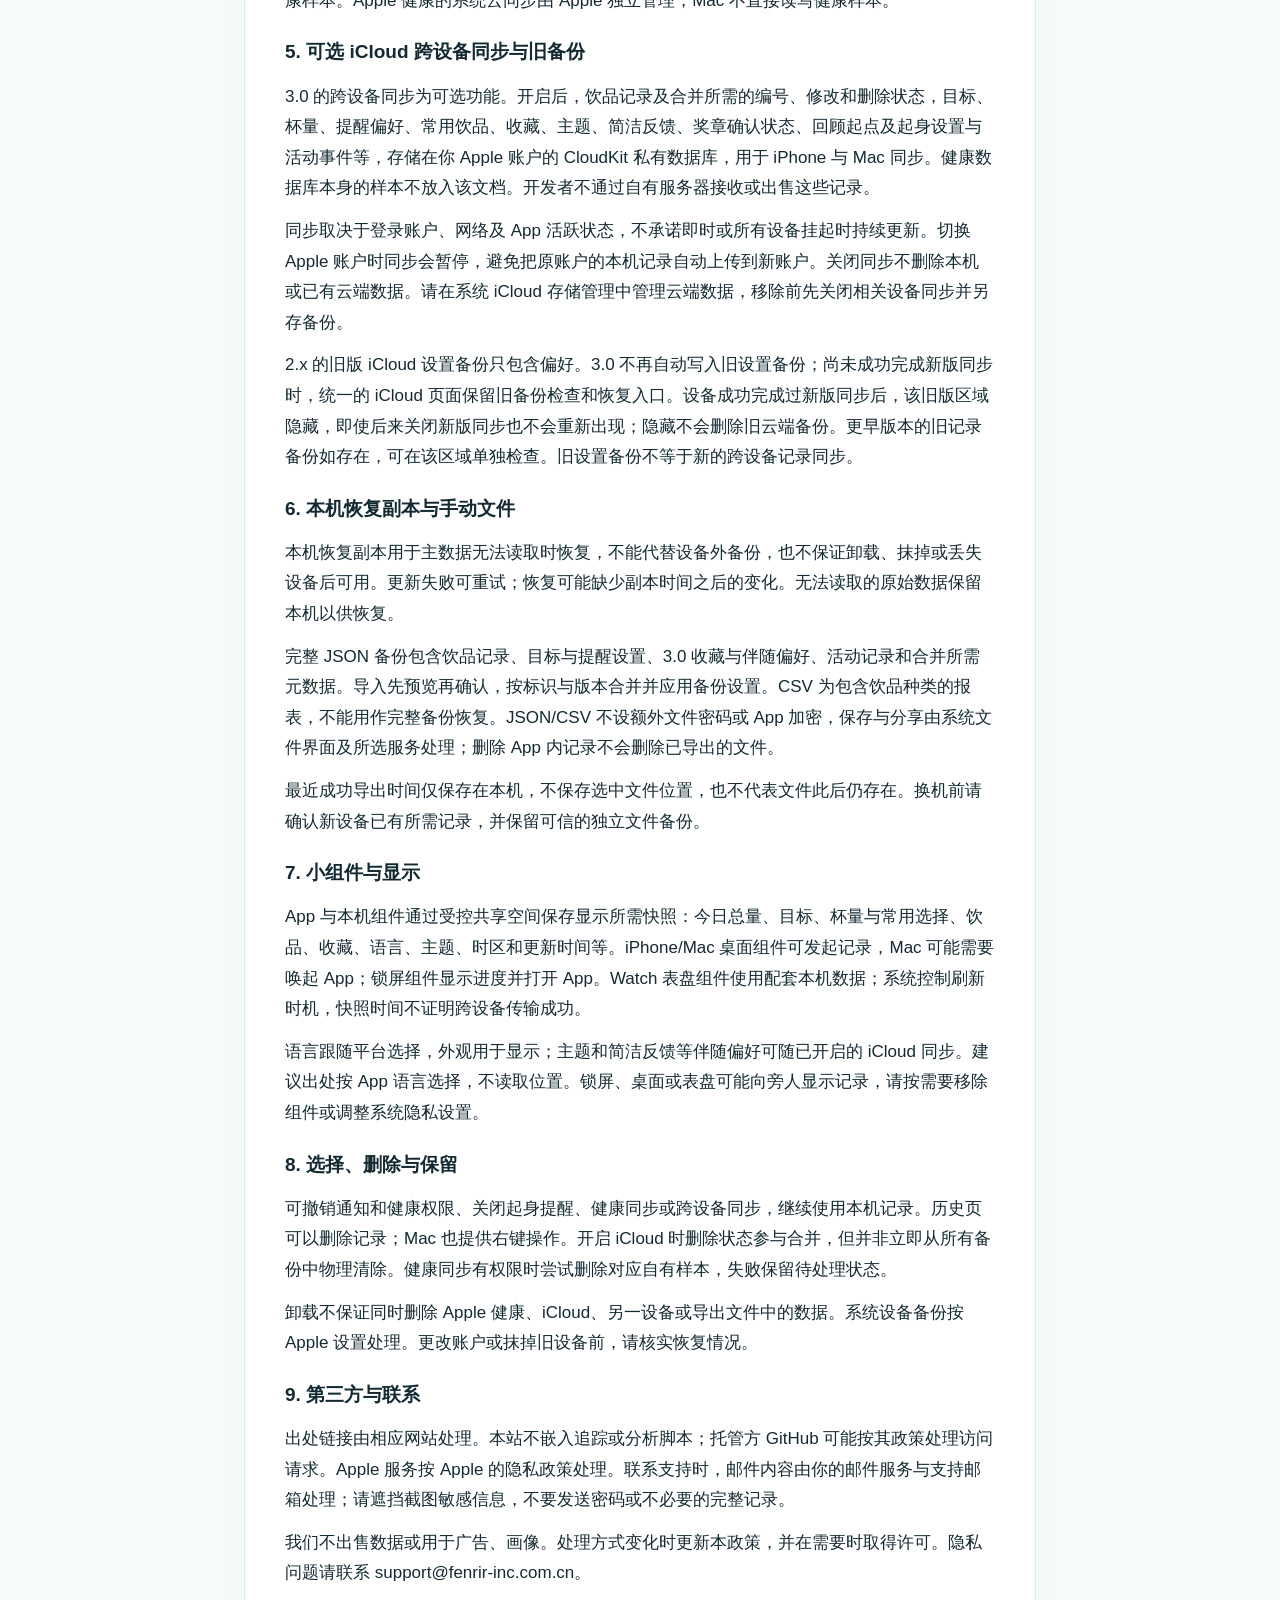
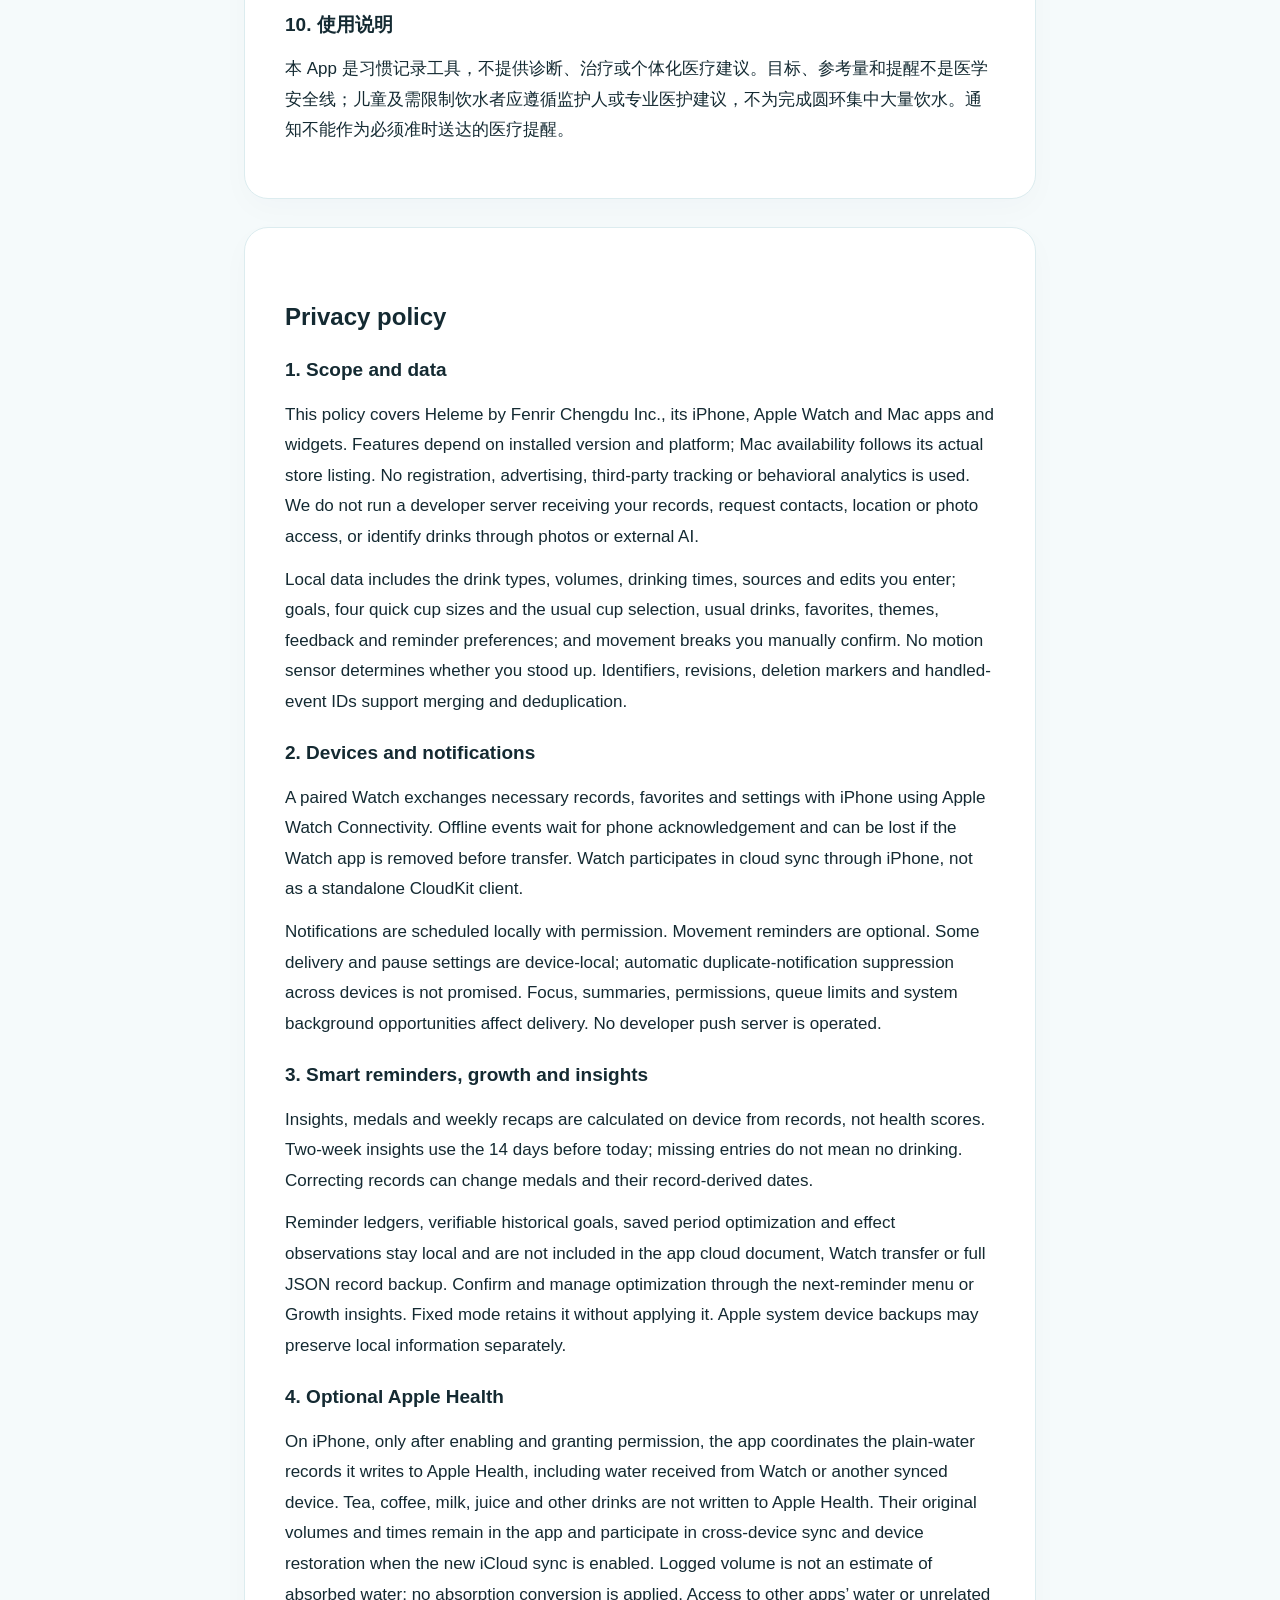
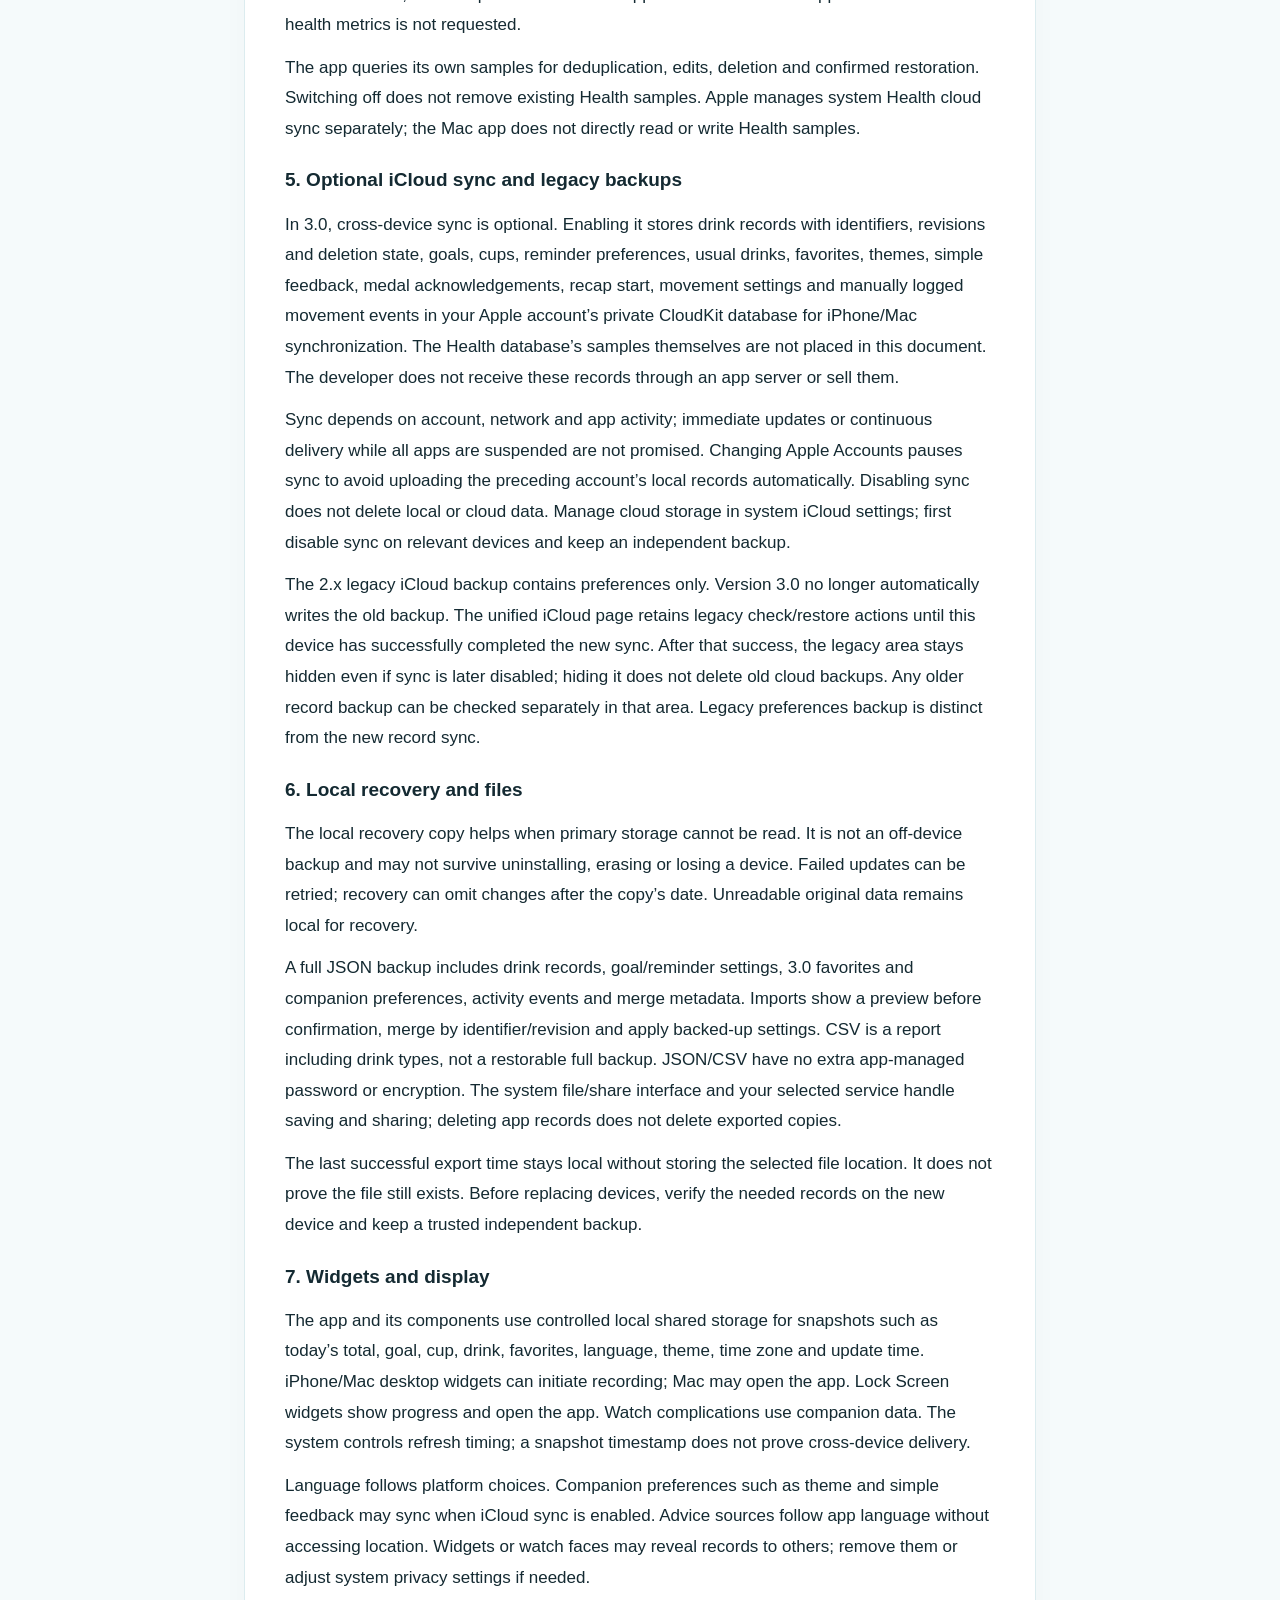
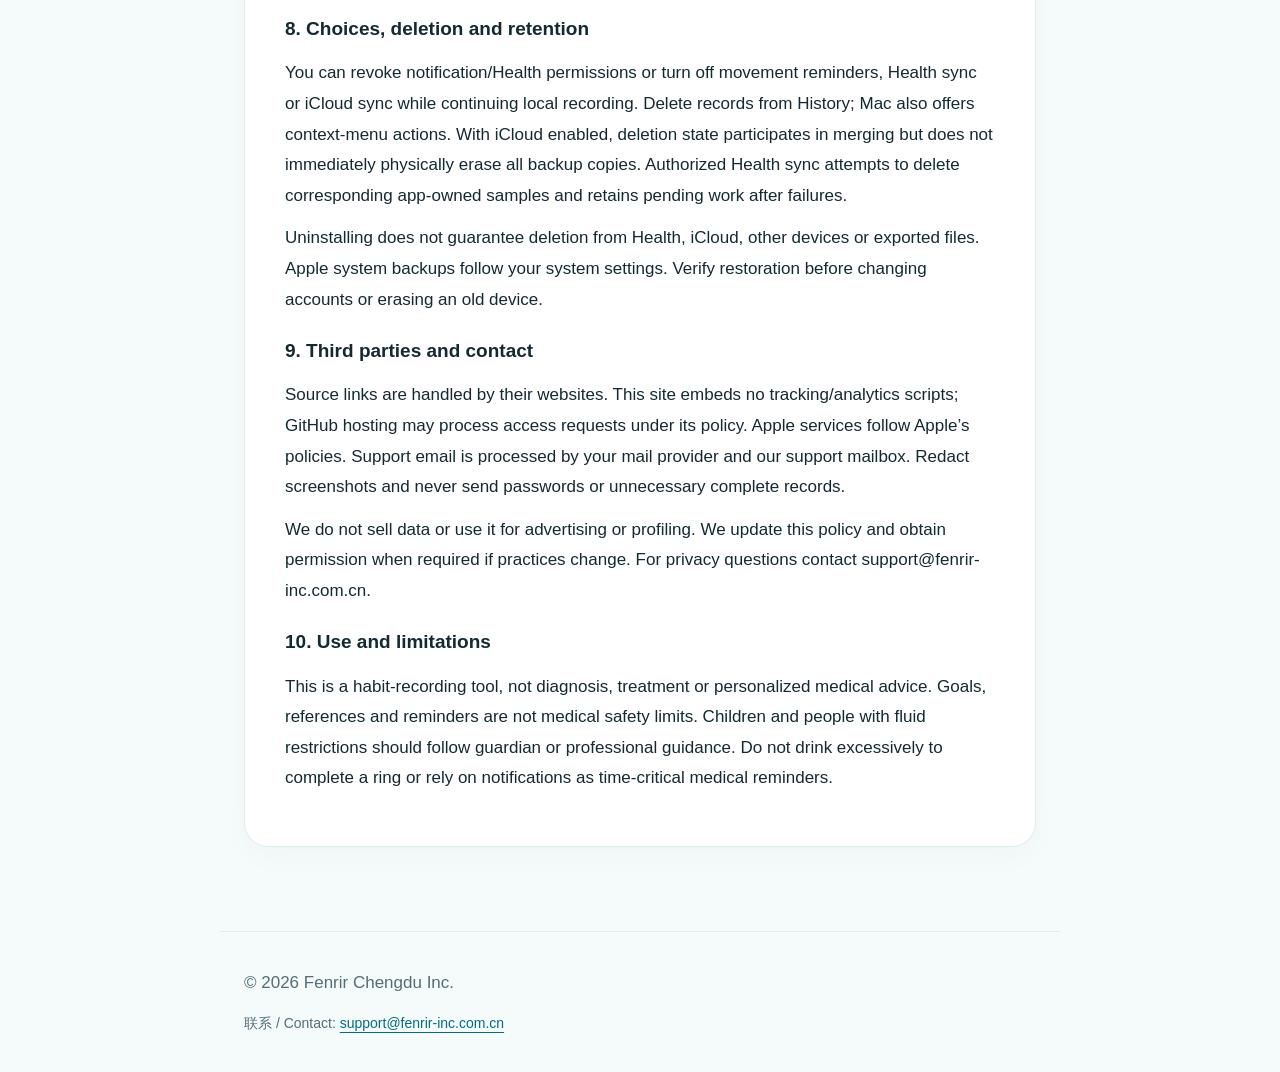
==== commit c0f25374: "Update privacy and support for Heleme 3.2 cup settings" ====
--- a/privacy.html
+++ b/privacy.html
@@ -21,7 +21,7 @@
 <main>
 <span class="tag">Privacy policy · 隐私政策</span>
 <h1>你的饮水记录，<br>由你掌握。</h1>
-<p class="muted">Fenrir Chengdu Inc. · 更新日期 / Last updated: 2026-11-08</p>
+<p class="muted">Fenrir Chengdu Inc. · 更新日期 / Last updated: 2026-11-10</p>
 <p>
 <a href="#zh">简体中文</a> · <a href="#en" lang="en">English</a>
 </p>
@@ -29,7 +29,7 @@
 <h2>隐私政策</h2>
 <h3>1. 适用范围与数据</h3>
 <p>本政策适用于 Fenrir Chengdu Inc. 的喝了么（Heleme）iPhone、Apple Watch、Mac App 与配套小组件。功能以已安装版本及平台为准；Mac 的商店供应情况以实际商店页面为准。无需注册，不接入广告、第三方追踪或行为分析，不运行接收记录的开发者服务器。App 不申请姓名、通讯录、位置或照片权限，也不使用拍照识别或外部 AI 分析记录。</p>
-<p>App 在本机保存你主动记录的饮品种类、容量、发生时间、来源及编辑状态，以及目标、杯量、常用饮品、收藏、主题、反馈和提醒偏好。也可记录你手动确认的起身活动时间；不会读取运动传感器来判定是否起身。编号、修改版本、删除标记和已处理事件用于去重与合并。</p>
+<p>App 在本机保存你主动记录的饮品种类、容量、发生时间、来源及编辑状态，以及目标、四个快捷杯量与常用杯量选择、常用饮品、收藏、主题、反馈和提醒偏好。也可记录你手动确认的起身活动时间；不会读取运动传感器来判定是否起身。编号、修改版本、删除标记和已处理事件用于去重与合并。</p>
 <h3>2. 设备同步与通知</h3>
 <p>配对 Watch 通过 Apple Watch Connectivity 与 iPhone 交换所需记录、收藏和设置。离线事件保留在 Watch，等待手机确认；卸载前尚未同步的记录可能丢失。Watch 通过配对手机参与 iCloud 同步，并非独立 CloudKit 客户端。</p>
 <p>通知在本机安排，需要系统权限；起身提醒可在设置中关闭。提醒和暂停状态有设备本地部分，多个设备不保证自动避免重复通知。系统权限、专注模式、通知摘要、后台机会和队列容量影响实际送达。App 不运行自有推送服务器。</p>
@@ -48,7 +48,7 @@
 <p>完整 JSON 备份包含饮品记录、目标与提醒设置、3.0 收藏与伴随偏好、活动记录和合并所需元数据。导入先预览再确认，按标识与版本合并并应用备份设置。CSV 为包含饮品种类的报表，不能用作完整备份恢复。JSON/CSV 不设额外文件密码或 App 加密，保存与分享由系统文件界面及所选服务处理；删除 App 内记录不会删除已导出的文件。</p>
 <p>最近成功导出时间仅保存在本机，不保存选中文件位置，也不代表文件此后仍存在。换机前请确认新设备已有所需记录，并保留可信的独立文件备份。</p>
 <h3>7. 小组件与显示</h3>
-<p>App 与本机组件通过受控共享空间保存显示所需快照：今日总量、目标、杯量、饮品、收藏、语言、主题、时区和更新时间等。iPhone/Mac 桌面组件可发起记录，Mac 可能需要唤起 App；锁屏组件显示进度并打开 App。Watch 表盘组件使用配套本机数据；系统控制刷新时机，快照时间不证明跨设备传输成功。</p>
+<p>App 与本机组件通过受控共享空间保存显示所需快照：今日总量、目标、杯量与常用选择、饮品、收藏、语言、主题、时区和更新时间等。iPhone/Mac 桌面组件可发起记录，Mac 可能需要唤起 App；锁屏组件显示进度并打开 App。Watch 表盘组件使用配套本机数据；系统控制刷新时机，快照时间不证明跨设备传输成功。</p>
 <p>语言跟随平台选择，外观用于显示；主题和简洁反馈等伴随偏好可随已开启的 iCloud 同步。建议出处按 App 语言选择，不读取位置。锁屏、桌面或表盘可能向旁人显示记录，请按需要移除组件或调整系统隐私设置。</p>
 <h3>8. 选择、删除与保留</h3>
 <p>可撤销通知和健康权限、关闭起身提醒、健康同步或跨设备同步，继续使用本机记录。历史页可以删除记录；Mac 也提供右键操作。开启 iCloud 时删除状态参与合并，但并非立即从所有备份中物理清除。健康同步有权限时尝试删除对应自有样本，失败保留待处理状态。</p>
@@ -63,7 +63,7 @@
 <h2>Privacy policy</h2>
 <h3>1. Scope and data</h3>
 <p>This policy covers Heleme by Fenrir Chengdu Inc., its iPhone, Apple Watch and Mac apps and widgets. Features depend on installed version and platform; Mac availability follows its actual store listing. No registration, advertising, third-party tracking or behavioral analytics is used. We do not run a developer server receiving your records, request contacts, location or photo access, or identify drinks through photos or external AI.</p>
-<p>Local data includes the drink types, volumes, drinking times, sources and edits you enter; goals, cups, usual drinks, favorites, themes, feedback and reminder preferences; and movement breaks you manually confirm. No motion sensor determines whether you stood up. Identifiers, revisions, deletion markers and handled-event IDs support merging and deduplication.</p>
+<p>Local data includes the drink types, volumes, drinking times, sources and edits you enter; goals, four quick cup sizes and the usual cup selection, usual drinks, favorites, themes, feedback and reminder preferences; and movement breaks you manually confirm. No motion sensor determines whether you stood up. Identifiers, revisions, deletion markers and handled-event IDs support merging and deduplication.</p>
 <h3>2. Devices and notifications</h3>
 <p>A paired Watch exchanges necessary records, favorites and settings with iPhone using Apple Watch Connectivity. Offline events wait for phone acknowledgement and can be lost if the Watch app is removed before transfer. Watch participates in cloud sync through iPhone, not as a standalone CloudKit client.</p>
 <p>Notifications are scheduled locally with permission. Movement reminders are optional. Some delivery and pause settings are device-local; automatic duplicate-notification suppression across devices is not promised. Focus, summaries, permissions, queue limits and system background opportunities affect delivery. No developer push server is operated.</p>
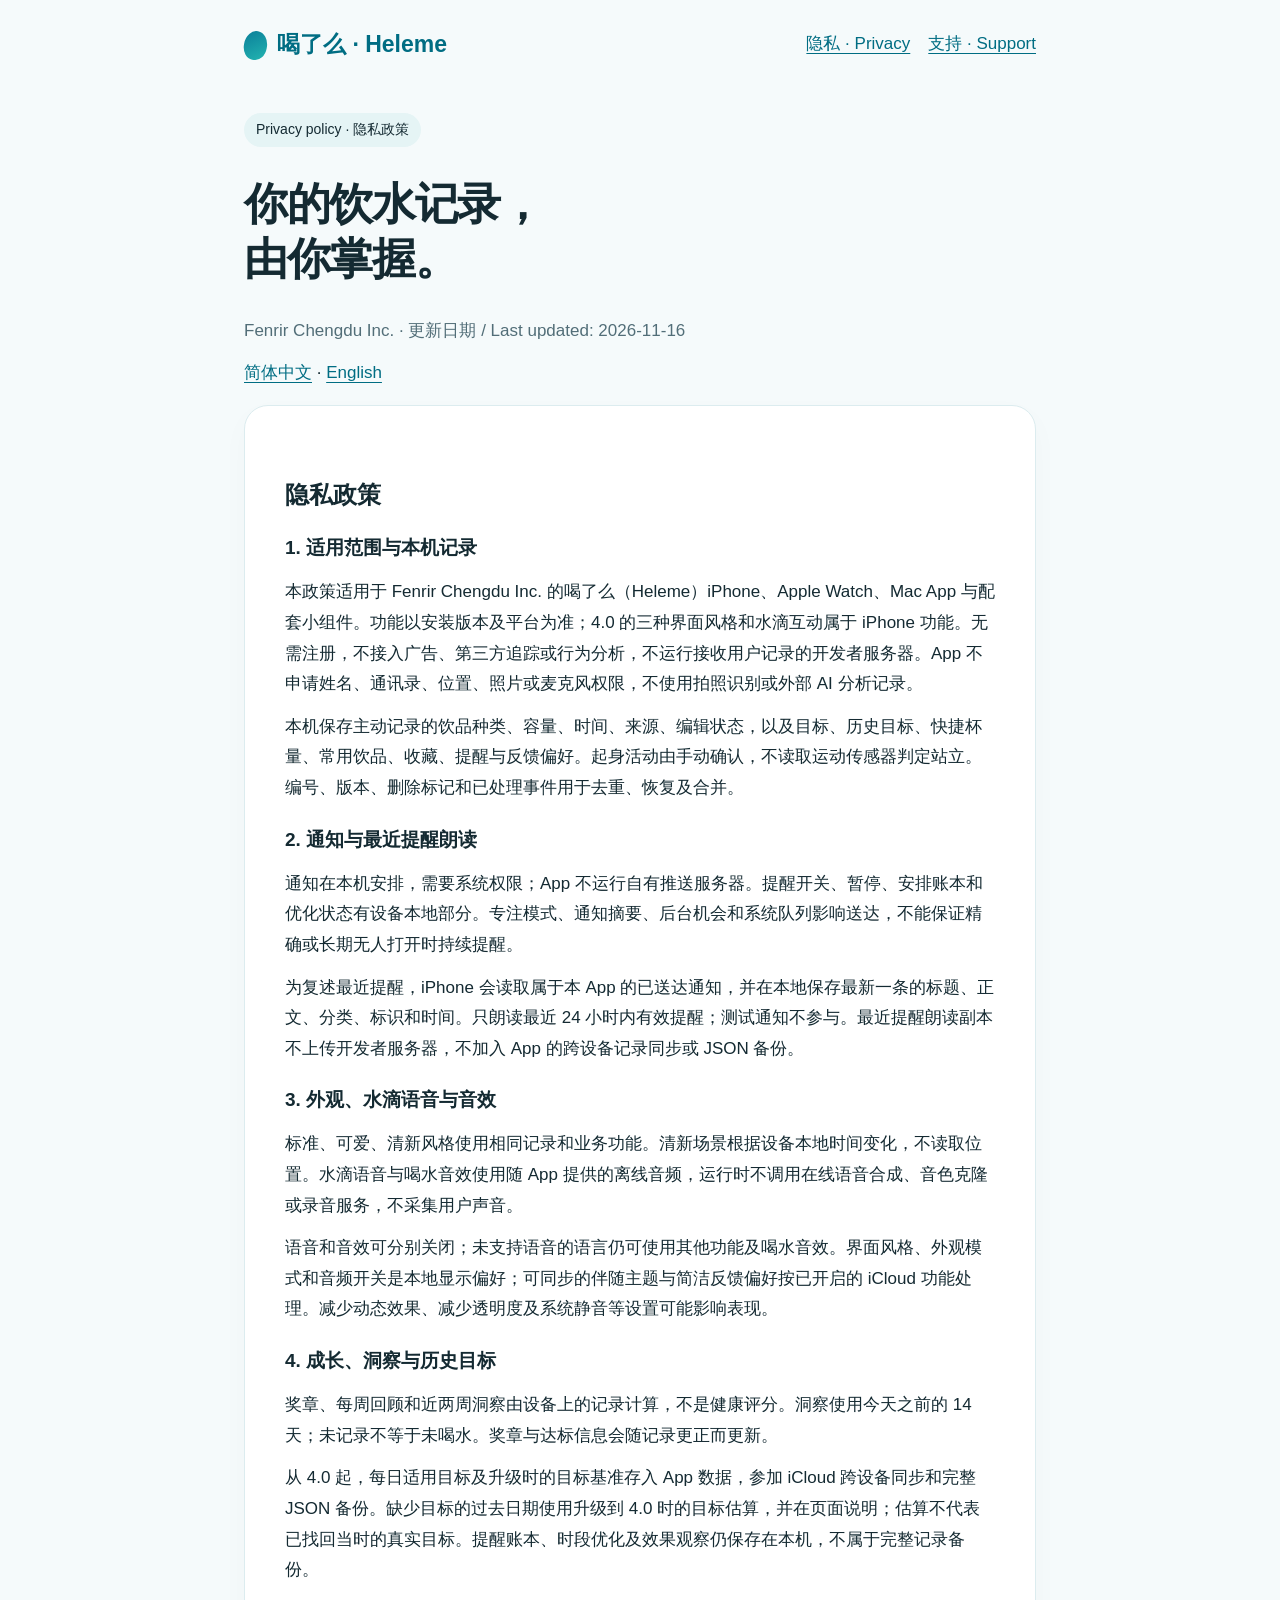
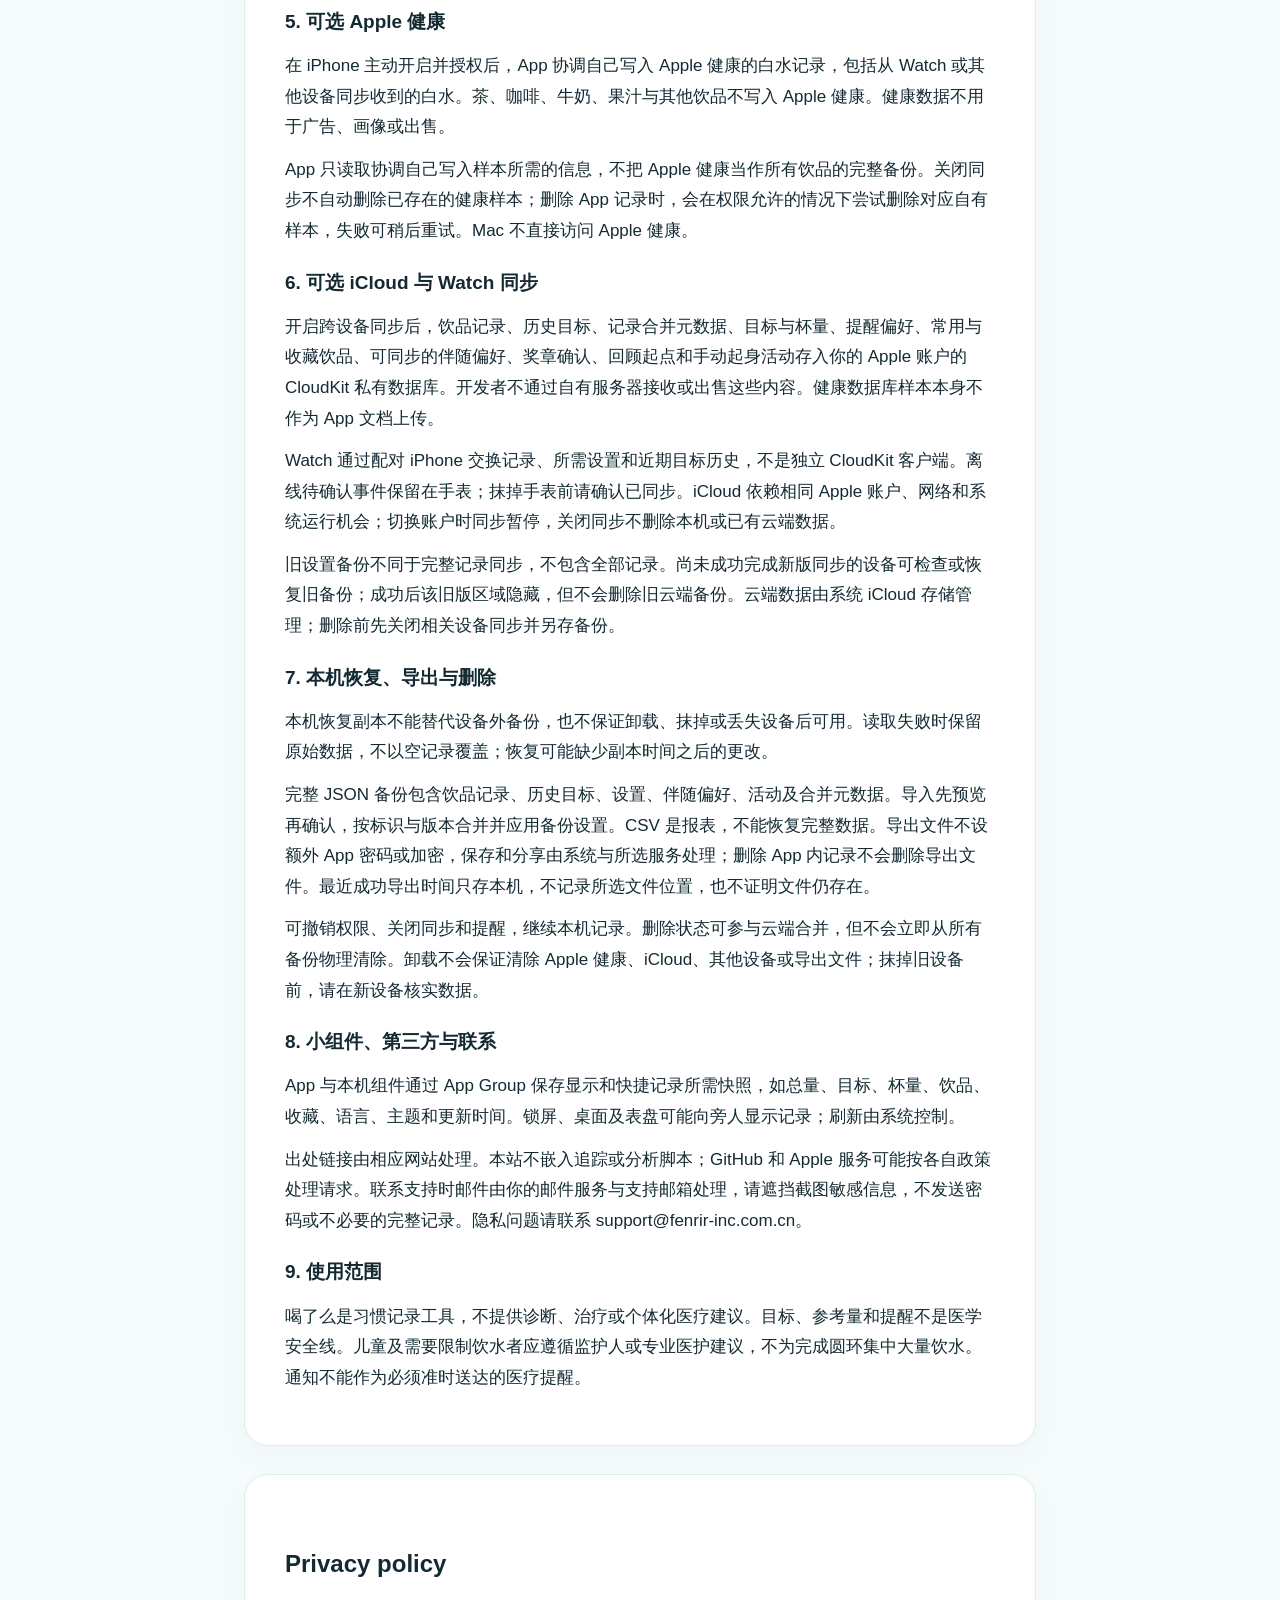
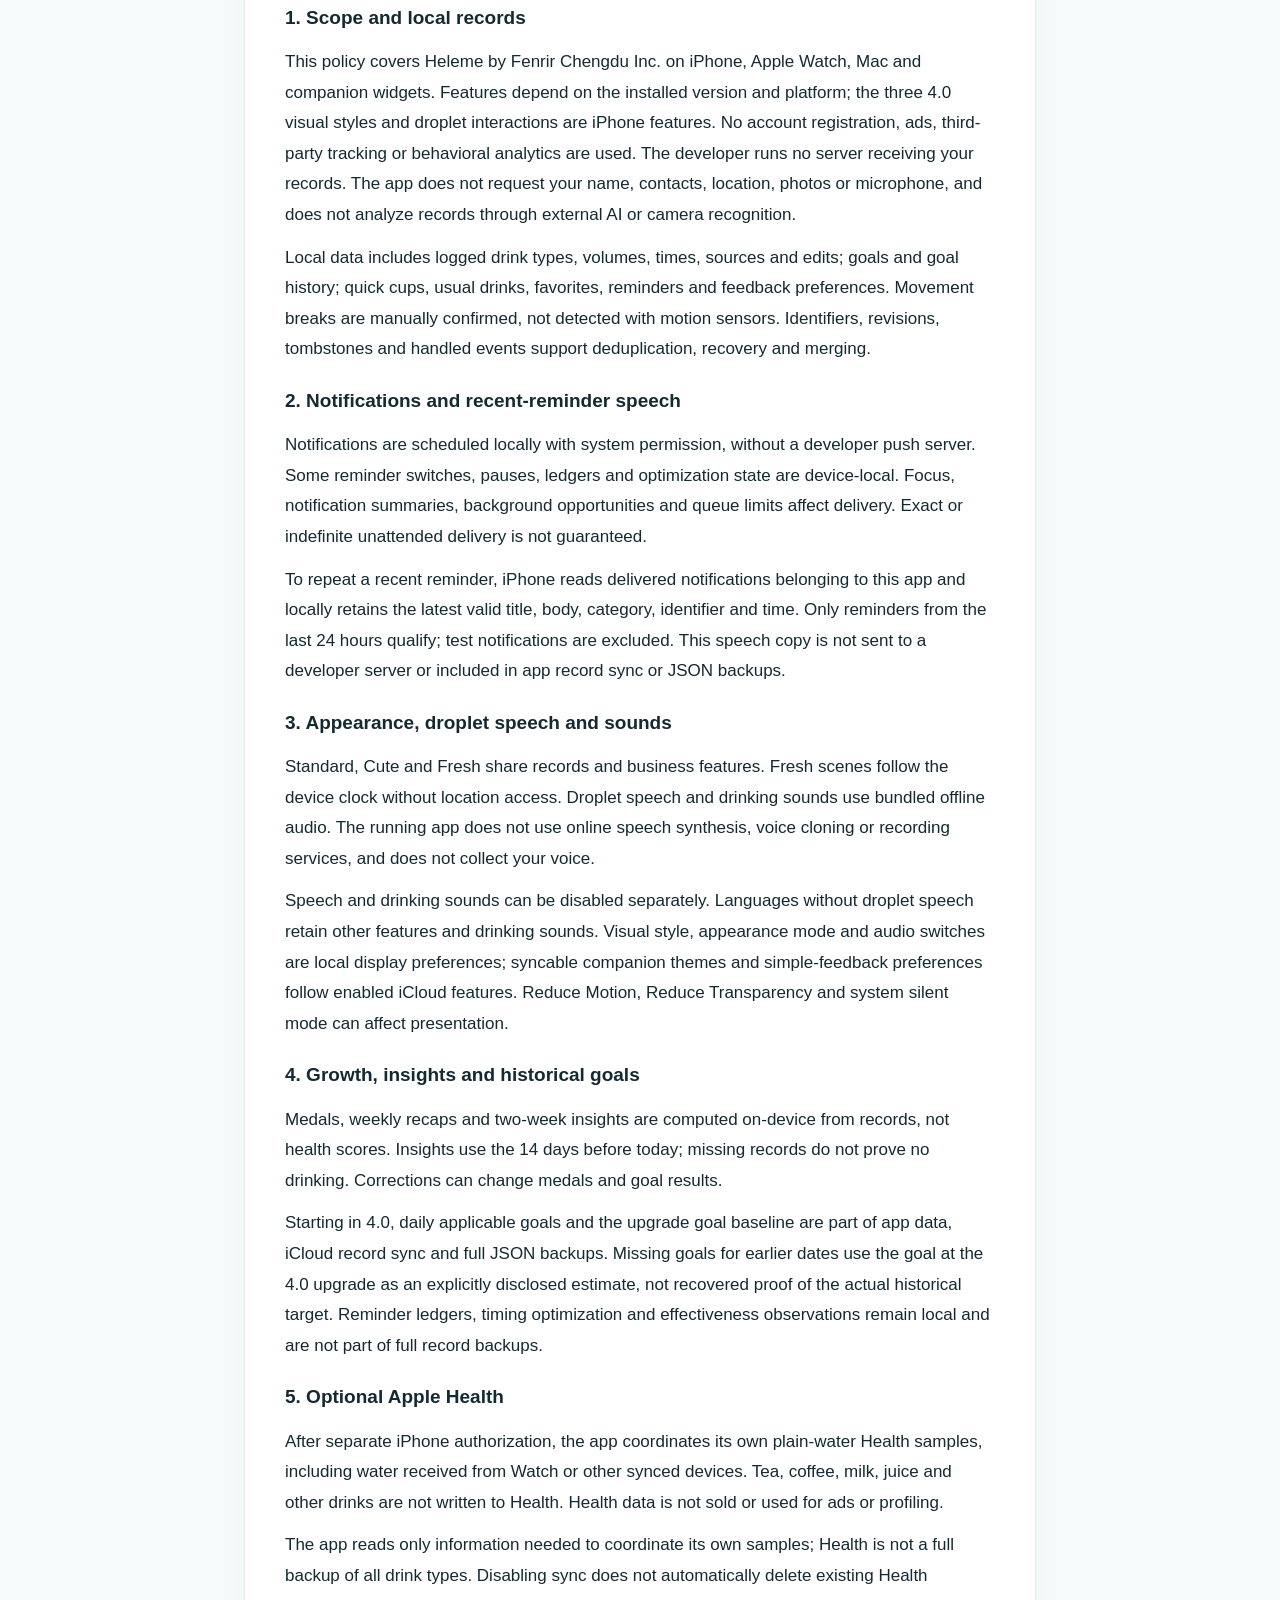
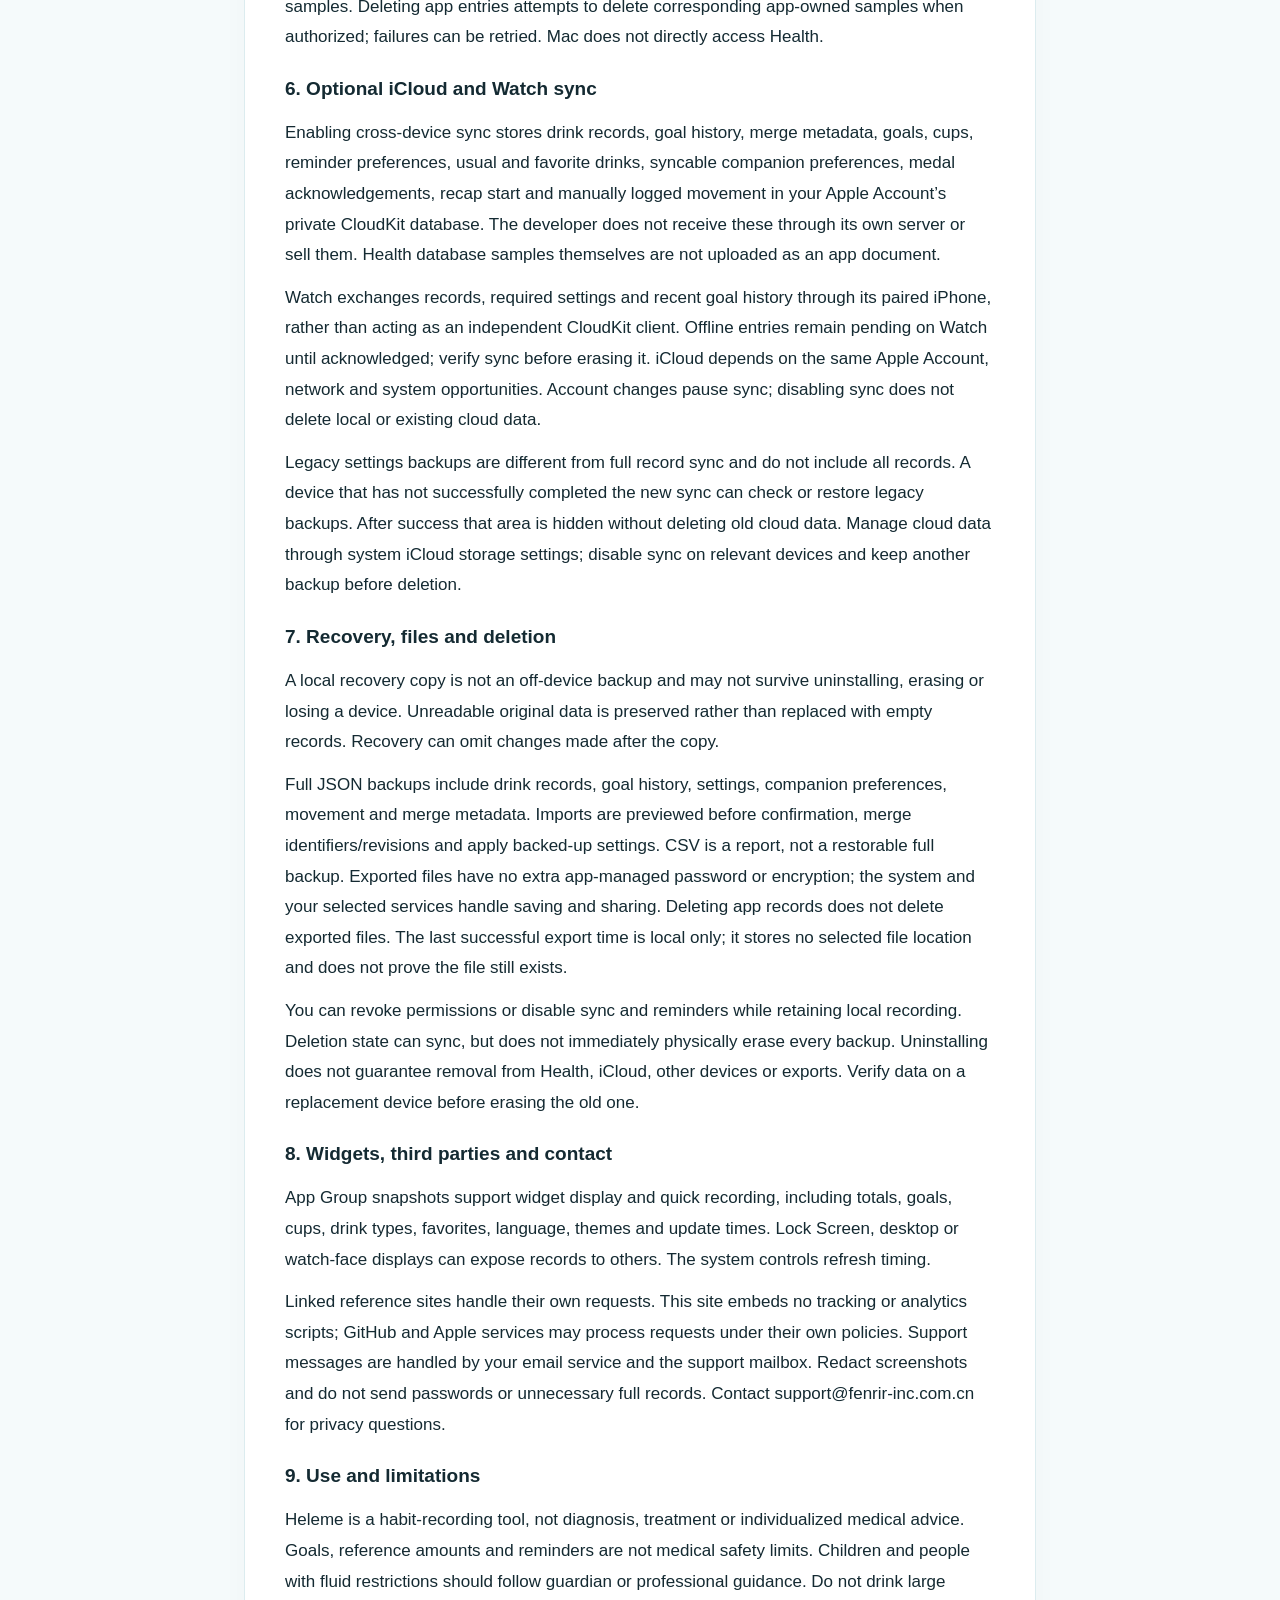
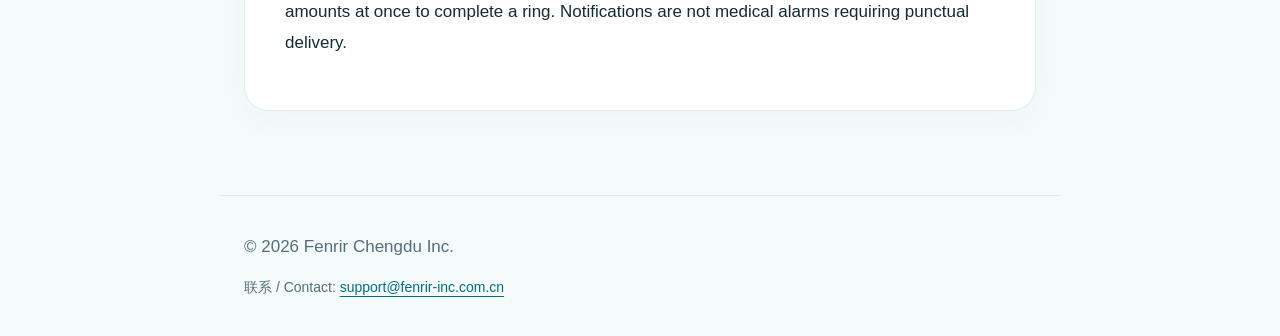
==== commit 0c695cad: "Update privacy and support for iPhone 4.0; prepare without deploying" ====
--- a/privacy.html
+++ b/privacy.html
@@ -21,77 +21,71 @@
 <main>
 <span class="tag">Privacy policy · 隐私政策</span>
 <h1>你的饮水记录，<br>由你掌握。</h1>
-<p class="muted">Fenrir Chengdu Inc. · 更新日期 / Last updated: 2026-11-10</p>
+<p class="muted">Fenrir Chengdu Inc. · 更新日期 / Last updated: 2026-11-16</p>
 <p>
 <a href="#zh">简体中文</a> · <a href="#en" lang="en">English</a>
 </p>
 <article class="card" id="zh" lang="zh-Hans">
 <h2>隐私政策</h2>
-<h3>1. 适用范围与数据</h3>
-<p>本政策适用于 Fenrir Chengdu Inc. 的喝了么（Heleme）iPhone、Apple Watch、Mac App 与配套小组件。功能以已安装版本及平台为准；Mac 的商店供应情况以实际商店页面为准。无需注册，不接入广告、第三方追踪或行为分析，不运行接收记录的开发者服务器。App 不申请姓名、通讯录、位置或照片权限，也不使用拍照识别或外部 AI 分析记录。</p>
-<p>App 在本机保存你主动记录的饮品种类、容量、发生时间、来源及编辑状态，以及目标、四个快捷杯量与常用杯量选择、常用饮品、收藏、主题、反馈和提醒偏好。也可记录你手动确认的起身活动时间；不会读取运动传感器来判定是否起身。编号、修改版本、删除标记和已处理事件用于去重与合并。</p>
-<h3>2. 设备同步与通知</h3>
-<p>配对 Watch 通过 Apple Watch Connectivity 与 iPhone 交换所需记录、收藏和设置。离线事件保留在 Watch，等待手机确认；卸载前尚未同步的记录可能丢失。Watch 通过配对手机参与 iCloud 同步，并非独立 CloudKit 客户端。</p>
-<p>通知在本机安排，需要系统权限；起身提醒可在设置中关闭。提醒和暂停状态有设备本地部分，多个设备不保证自动避免重复通知。系统权限、专注模式、通知摘要、后台机会和队列容量影响实际送达。App 不运行自有推送服务器。</p>
-<h3>3. 智能提醒、成长和洞察</h3>
-<p>洞察、奖章和每周回顾在设备上根据记录计算，不是健康评分。近两周洞察查看今天之前的 14 天；缺少记录不代表没有喝水。奖章可随记录更正而更新，获得日期依据记录推算。</p>
-<p>提醒账本、可核实的历史目标、时段优化与效果观察保存在本机，不包含在 App 的跨设备 iCloud 文档、Watch 传输或 JSON 记录备份中。优化需确认，可从今天的下次提醒菜单或成长中的洞察管理；固定模式下保留但不参与安排。系统设备备份可能另行保留本机信息。</p>
-<h3>4. 可选 Apple 健康</h3>
-<p>在 iPhone 主动开启并授权后，App 只协调自己写入 Apple 健康的白水记录，包含从 Watch 或其他同步设备收到的白水记录。茶、咖啡、牛奶、果汁和其他饮品不写入 Apple 健康；它们的原始容量和发生时间仍保存在 App，并在开启新版 iCloud 跨设备同步后参与同步和换机恢复。记录容量不是身体吸收水分的估计，不做吸收率换算。App 不申请读取其他 App 的饮水记录或无关健康指标。</p>
-<p>App 查询自己写入的样本以处理去重、修改、删除和经确认的恢复。关闭不会自动删除已有健康样本。Apple 健康的系统云同步由 Apple 独立管理，Mac 不直接读写健康样本。</p>
-<h3>5. 可选 iCloud 跨设备同步与旧备份</h3>
-<p>3.0 的跨设备同步为可选功能。开启后，饮品记录及合并所需的编号、修改和删除状态，目标、杯量、提醒偏好、常用饮品、收藏、主题、简洁反馈、奖章确认状态、回顾起点及起身设置与活动事件等，存储在你 Apple 账户的 CloudKit 私有数据库，用于 iPhone 与 Mac 同步。健康数据库本身的样本不放入该文档。开发者不通过自有服务器接收或出售这些记录。</p>
-<p>同步取决于登录账户、网络及 App 活跃状态，不承诺即时或所有设备挂起时持续更新。切换 Apple 账户时同步会暂停，避免把原账户的本机记录自动上传到新账户。关闭同步不删除本机或已有云端数据。请在系统 iCloud 存储管理中管理云端数据，移除前先关闭相关设备同步并另存备份。</p>
-<p>2.x 的旧版 iCloud 设置备份只包含偏好。3.0 不再自动写入旧设置备份；尚未成功完成新版同步时，统一的 iCloud 页面保留旧备份检查和恢复入口。设备成功完成过新版同步后，该旧版区域隐藏，即使后来关闭新版同步也不会重新出现；隐藏不会删除旧云端备份。更早版本的旧记录备份如存在，可在该区域单独检查。旧设置备份不等于新的跨设备记录同步。</p>
-<h3>6. 本机恢复副本与手动文件</h3>
-<p>本机恢复副本用于主数据无法读取时恢复，不能代替设备外备份，也不保证卸载、抹掉或丢失设备后可用。更新失败可重试；恢复可能缺少副本时间之后的变化。无法读取的原始数据保留本机以供恢复。</p>
-<p>完整 JSON 备份包含饮品记录、目标与提醒设置、3.0 收藏与伴随偏好、活动记录和合并所需元数据。导入先预览再确认，按标识与版本合并并应用备份设置。CSV 为包含饮品种类的报表，不能用作完整备份恢复。JSON/CSV 不设额外文件密码或 App 加密，保存与分享由系统文件界面及所选服务处理；删除 App 内记录不会删除已导出的文件。</p>
-<p>最近成功导出时间仅保存在本机，不保存选中文件位置，也不代表文件此后仍存在。换机前请确认新设备已有所需记录，并保留可信的独立文件备份。</p>
-<h3>7. 小组件与显示</h3>
-<p>App 与本机组件通过受控共享空间保存显示所需快照：今日总量、目标、杯量与常用选择、饮品、收藏、语言、主题、时区和更新时间等。iPhone/Mac 桌面组件可发起记录，Mac 可能需要唤起 App；锁屏组件显示进度并打开 App。Watch 表盘组件使用配套本机数据；系统控制刷新时机，快照时间不证明跨设备传输成功。</p>
-<p>语言跟随平台选择，外观用于显示；主题和简洁反馈等伴随偏好可随已开启的 iCloud 同步。建议出处按 App 语言选择，不读取位置。锁屏、桌面或表盘可能向旁人显示记录，请按需要移除组件或调整系统隐私设置。</p>
-<h3>8. 选择、删除与保留</h3>
-<p>可撤销通知和健康权限、关闭起身提醒、健康同步或跨设备同步，继续使用本机记录。历史页可以删除记录；Mac 也提供右键操作。开启 iCloud 时删除状态参与合并，但并非立即从所有备份中物理清除。健康同步有权限时尝试删除对应自有样本，失败保留待处理状态。</p>
-<p>卸载不保证同时删除 Apple 健康、iCloud、另一设备或导出文件中的数据。系统设备备份按 Apple 设置处理。更改账户或抹掉旧设备前，请核实恢复情况。</p>
-<h3>9. 第三方与联系</h3>
-<p>出处链接由相应网站处理。本站不嵌入追踪或分析脚本；托管方 GitHub 可能按其政策处理访问请求。Apple 服务按 Apple 的隐私政策处理。联系支持时，邮件内容由你的邮件服务与支持邮箱处理；请遮挡截图敏感信息，不要发送密码或不必要的完整记录。</p>
-<p>我们不出售数据或用于广告、画像。处理方式变化时更新本政策，并在需要时取得许可。隐私问题请联系 support@fenrir-inc.com.cn。</p>
-<h3>10. 使用说明</h3>
-<p>本 App 是习惯记录工具，不提供诊断、治疗或个体化医疗建议。目标、参考量和提醒不是医学安全线；儿童及需限制饮水者应遵循监护人或专业医护建议，不为完成圆环集中大量饮水。通知不能作为必须准时送达的医疗提醒。</p>
+<h3>1. 适用范围与本机记录</h3>
+<p>本政策适用于 Fenrir Chengdu Inc. 的喝了么（Heleme）iPhone、Apple Watch、Mac App 与配套小组件。功能以安装版本及平台为准；4.0 的三种界面风格和水滴互动属于 iPhone 功能。无需注册，不接入广告、第三方追踪或行为分析，不运行接收用户记录的开发者服务器。App 不申请姓名、通讯录、位置、照片或麦克风权限，不使用拍照识别或外部 AI 分析记录。</p>
+<p>本机保存主动记录的饮品种类、容量、时间、来源、编辑状态，以及目标、历史目标、快捷杯量、常用饮品、收藏、提醒与反馈偏好。起身活动由手动确认，不读取运动传感器判定站立。编号、版本、删除标记和已处理事件用于去重、恢复及合并。</p>
+<h3>2. 通知与最近提醒朗读</h3>
+<p>通知在本机安排，需要系统权限；App 不运行自有推送服务器。提醒开关、暂停、安排账本和优化状态有设备本地部分。专注模式、通知摘要、后台机会和系统队列影响送达，不能保证精确或长期无人打开时持续提醒。</p>
+<p>为复述最近提醒，iPhone 会读取属于本 App 的已送达通知，并在本地保存最新一条的标题、正文、分类、标识和时间。只朗读最近 24 小时内有效提醒；测试通知不参与。最近提醒朗读副本不上传开发者服务器，不加入 App 的跨设备记录同步或 JSON 备份。</p>
+<h3>3. 外观、水滴语音与音效</h3>
+<p>标准、可爱、清新风格使用相同记录和业务功能。清新场景根据设备本地时间变化，不读取位置。水滴语音与喝水音效使用随 App 提供的离线音频，运行时不调用在线语音合成、音色克隆或录音服务，不采集用户声音。</p>
+<p>语音和音效可分别关闭；未支持语音的语言仍可使用其他功能及喝水音效。界面风格、外观模式和音频开关是本地显示偏好；可同步的伴随主题与简洁反馈偏好按已开启的 iCloud 功能处理。减少动态效果、减少透明度及系统静音等设置可能影响表现。</p>
+<h3>4. 成长、洞察与历史目标</h3>
+<p>奖章、每周回顾和近两周洞察由设备上的记录计算，不是健康评分。洞察使用今天之前的 14 天；未记录不等于未喝水。奖章与达标信息会随记录更正而更新。</p>
+<p>从 4.0 起，每日适用目标及升级时的目标基准存入 App 数据，参加 iCloud 跨设备同步和完整 JSON 备份。缺少目标的过去日期使用升级到 4.0 时的目标估算，并在页面说明；估算不代表已找回当时的真实目标。提醒账本、时段优化及效果观察仍保存在本机，不属于完整记录备份。</p>
+<h3>5. 可选 Apple 健康</h3>
+<p>在 iPhone 主动开启并授权后，App 协调自己写入 Apple 健康的白水记录，包括从 Watch 或其他设备同步收到的白水。茶、咖啡、牛奶、果汁与其他饮品不写入 Apple 健康。健康数据不用于广告、画像或出售。</p>
+<p>App 只读取协调自己写入样本所需的信息，不把 Apple 健康当作所有饮品的完整备份。关闭同步不自动删除已存在的健康样本；删除 App 记录时，会在权限允许的情况下尝试删除对应自有样本，失败可稍后重试。Mac 不直接访问 Apple 健康。</p>
+<h3>6. 可选 iCloud 与 Watch 同步</h3>
+<p>开启跨设备同步后，饮品记录、历史目标、记录合并元数据、目标与杯量、提醒偏好、常用与收藏饮品、可同步的伴随偏好、奖章确认、回顾起点和手动起身活动存入你的 Apple 账户的 CloudKit 私有数据库。开发者不通过自有服务器接收或出售这些内容。健康数据库样本本身不作为 App 文档上传。</p>
+<p>Watch 通过配对 iPhone 交换记录、所需设置和近期目标历史，不是独立 CloudKit 客户端。离线待确认事件保留在手表；抹掉手表前请确认已同步。iCloud 依赖相同 Apple 账户、网络和系统运行机会；切换账户时同步暂停，关闭同步不删除本机或已有云端数据。</p>
+<p>旧设置备份不同于完整记录同步，不包含全部记录。尚未成功完成新版同步的设备可检查或恢复旧备份；成功后该旧版区域隐藏，但不会删除旧云端备份。云端数据由系统 iCloud 存储管理；删除前先关闭相关设备同步并另存备份。</p>
+<h3>7. 本机恢复、导出与删除</h3>
+<p>本机恢复副本不能替代设备外备份，也不保证卸载、抹掉或丢失设备后可用。读取失败时保留原始数据，不以空记录覆盖；恢复可能缺少副本时间之后的更改。</p>
+<p>完整 JSON 备份包含饮品记录、历史目标、设置、伴随偏好、活动及合并元数据。导入先预览再确认，按标识与版本合并并应用备份设置。CSV 是报表，不能恢复完整数据。导出文件不设额外 App 密码或加密，保存和分享由系统与所选服务处理；删除 App 内记录不会删除导出文件。最近成功导出时间只存本机，不记录所选文件位置，也不证明文件仍存在。</p>
+<p>可撤销权限、关闭同步和提醒，继续本机记录。删除状态可参与云端合并，但不会立即从所有备份物理清除。卸载不会保证清除 Apple 健康、iCloud、其他设备或导出文件；抹掉旧设备前，请在新设备核实数据。</p>
+<h3>8. 小组件、第三方与联系</h3>
+<p>App 与本机组件通过 App Group 保存显示和快捷记录所需快照，如总量、目标、杯量、饮品、收藏、语言、主题和更新时间。锁屏、桌面及表盘可能向旁人显示记录；刷新由系统控制。</p>
+<p>出处链接由相应网站处理。本站不嵌入追踪或分析脚本；GitHub 和 Apple 服务可能按各自政策处理请求。联系支持时邮件由你的邮件服务与支持邮箱处理，请遮挡截图敏感信息，不发送密码或不必要的完整记录。隐私问题请联系 support@fenrir-inc.com.cn。</p>
+<h3>9. 使用范围</h3>
+<p>喝了么是习惯记录工具，不提供诊断、治疗或个体化医疗建议。目标、参考量和提醒不是医学安全线。儿童及需要限制饮水者应遵循监护人或专业医护建议，不为完成圆环集中大量饮水。通知不能作为必须准时送达的医疗提醒。</p>
 </article>
 <article class="card" id="en" lang="en">
 <h2>Privacy policy</h2>
-<h3>1. Scope and data</h3>
-<p>This policy covers Heleme by Fenrir Chengdu Inc., its iPhone, Apple Watch and Mac apps and widgets. Features depend on installed version and platform; Mac availability follows its actual store listing. No registration, advertising, third-party tracking or behavioral analytics is used. We do not run a developer server receiving your records, request contacts, location or photo access, or identify drinks through photos or external AI.</p>
-<p>Local data includes the drink types, volumes, drinking times, sources and edits you enter; goals, four quick cup sizes and the usual cup selection, usual drinks, favorites, themes, feedback and reminder preferences; and movement breaks you manually confirm. No motion sensor determines whether you stood up. Identifiers, revisions, deletion markers and handled-event IDs support merging and deduplication.</p>
-<h3>2. Devices and notifications</h3>
-<p>A paired Watch exchanges necessary records, favorites and settings with iPhone using Apple Watch Connectivity. Offline events wait for phone acknowledgement and can be lost if the Watch app is removed before transfer. Watch participates in cloud sync through iPhone, not as a standalone CloudKit client.</p>
-<p>Notifications are scheduled locally with permission. Movement reminders are optional. Some delivery and pause settings are device-local; automatic duplicate-notification suppression across devices is not promised. Focus, summaries, permissions, queue limits and system background opportunities affect delivery. No developer push server is operated.</p>
-<h3>3. Smart reminders, growth and insights</h3>
-<p>Insights, medals and weekly recaps are calculated on device from records, not health scores. Two-week insights use the 14 days before today; missing entries do not mean no drinking. Correcting records can change medals and their record-derived dates.</p>
-<p>Reminder ledgers, verifiable historical goals, saved period optimization and effect observations stay local and are not included in the app cloud document, Watch transfer or full JSON record backup. Confirm and manage optimization through the next-reminder menu or Growth insights. Fixed mode retains it without applying it. Apple system device backups may preserve local information separately.</p>
-<h3>4. Optional Apple Health</h3>
-<p>On iPhone, only after enabling and granting permission, the app coordinates the plain-water records it writes to Apple Health, including water received from Watch or another synced device. Tea, coffee, milk, juice and other drinks are not written to Apple Health. Their original volumes and times remain in the app and participate in cross-device sync and device restoration when the new iCloud sync is enabled. Logged volume is not an estimate of absorbed water; no absorption conversion is applied. Access to other apps’ water or unrelated health metrics is not requested.</p>
-<p>The app queries its own samples for deduplication, edits, deletion and confirmed restoration. Switching off does not remove existing Health samples. Apple manages system Health cloud sync separately; the Mac app does not directly read or write Health samples.</p>
-<h3>5. Optional iCloud sync and legacy backups</h3>
-<p>In 3.0, cross-device sync is optional. Enabling it stores drink records with identifiers, revisions and deletion state, goals, cups, reminder preferences, usual drinks, favorites, themes, simple feedback, medal acknowledgements, recap start, movement settings and manually logged movement events in your Apple account’s private CloudKit database for iPhone/Mac synchronization. The Health database’s samples themselves are not placed in this document. The developer does not receive these records through an app server or sell them.</p>
-<p>Sync depends on account, network and app activity; immediate updates or continuous delivery while all apps are suspended are not promised. Changing Apple Accounts pauses sync to avoid uploading the preceding account’s local records automatically. Disabling sync does not delete local or cloud data. Manage cloud storage in system iCloud settings; first disable sync on relevant devices and keep an independent backup.</p>
-<p>The 2.x legacy iCloud backup contains preferences only. Version 3.0 no longer automatically writes the old backup. The unified iCloud page retains legacy check/restore actions until this device has successfully completed the new sync. After that success, the legacy area stays hidden even if sync is later disabled; hiding it does not delete old cloud backups. Any older record backup can be checked separately in that area. Legacy preferences backup is distinct from the new record sync.</p>
-<h3>6. Local recovery and files</h3>
-<p>The local recovery copy helps when primary storage cannot be read. It is not an off-device backup and may not survive uninstalling, erasing or losing a device. Failed updates can be retried; recovery can omit changes after the copy’s date. Unreadable original data remains local for recovery.</p>
-<p>A full JSON backup includes drink records, goal/reminder settings, 3.0 favorites and companion preferences, activity events and merge metadata. Imports show a preview before confirmation, merge by identifier/revision and apply backed-up settings. CSV is a report including drink types, not a restorable full backup. JSON/CSV have no extra app-managed password or encryption. The system file/share interface and your selected service handle saving and sharing; deleting app records does not delete exported copies.</p>
-<p>The last successful export time stays local without storing the selected file location. It does not prove the file still exists. Before replacing devices, verify the needed records on the new device and keep a trusted independent backup.</p>
-<h3>7. Widgets and display</h3>
-<p>The app and its components use controlled local shared storage for snapshots such as today’s total, goal, cup, drink, favorites, language, theme, time zone and update time. iPhone/Mac desktop widgets can initiate recording; Mac may open the app. Lock Screen widgets show progress and open the app. Watch complications use companion data. The system controls refresh timing; a snapshot timestamp does not prove cross-device delivery.</p>
-<p>Language follows platform choices. Companion preferences such as theme and simple feedback may sync when iCloud sync is enabled. Advice sources follow app language without accessing location. Widgets or watch faces may reveal records to others; remove them or adjust system privacy settings if needed.</p>
-<h3>8. Choices, deletion and retention</h3>
-<p>You can revoke notification/Health permissions or turn off movement reminders, Health sync or iCloud sync while continuing local recording. Delete records from History; Mac also offers context-menu actions. With iCloud enabled, deletion state participates in merging but does not immediately physically erase all backup copies. Authorized Health sync attempts to delete corresponding app-owned samples and retains pending work after failures.</p>
-<p>Uninstalling does not guarantee deletion from Health, iCloud, other devices or exported files. Apple system backups follow your system settings. Verify restoration before changing accounts or erasing an old device.</p>
-<h3>9. Third parties and contact</h3>
-<p>Source links are handled by their websites. This site embeds no tracking/analytics scripts; GitHub hosting may process access requests under its policy. Apple services follow Apple’s policies. Support email is processed by your mail provider and our support mailbox. Redact screenshots and never send passwords or unnecessary complete records.</p>
-<p>We do not sell data or use it for advertising or profiling. We update this policy and obtain permission when required if practices change. For privacy questions contact support@fenrir-inc.com.cn.</p>
-<h3>10. Use and limitations</h3>
-<p>This is a habit-recording tool, not diagnosis, treatment or personalized medical advice. Goals, references and reminders are not medical safety limits. Children and people with fluid restrictions should follow guardian or professional guidance. Do not drink excessively to complete a ring or rely on notifications as time-critical medical reminders.</p>
+<h3>1. Scope and local records</h3>
+<p>This policy covers Heleme by Fenrir Chengdu Inc. on iPhone, Apple Watch, Mac and companion widgets. Features depend on the installed version and platform; the three 4.0 visual styles and droplet interactions are iPhone features. No account registration, ads, third-party tracking or behavioral analytics are used. The developer runs no server receiving your records. The app does not request your name, contacts, location, photos or microphone, and does not analyze records through external AI or camera recognition.</p>
+<p>Local data includes logged drink types, volumes, times, sources and edits; goals and goal history; quick cups, usual drinks, favorites, reminders and feedback preferences. Movement breaks are manually confirmed, not detected with motion sensors. Identifiers, revisions, tombstones and handled events support deduplication, recovery and merging.</p>
+<h3>2. Notifications and recent-reminder speech</h3>
+<p>Notifications are scheduled locally with system permission, without a developer push server. Some reminder switches, pauses, ledgers and optimization state are device-local. Focus, notification summaries, background opportunities and queue limits affect delivery. Exact or indefinite unattended delivery is not guaranteed.</p>
+<p>To repeat a recent reminder, iPhone reads delivered notifications belonging to this app and locally retains the latest valid title, body, category, identifier and time. Only reminders from the last 24 hours qualify; test notifications are excluded. This speech copy is not sent to a developer server or included in app record sync or JSON backups.</p>
+<h3>3. Appearance, droplet speech and sounds</h3>
+<p>Standard, Cute and Fresh share records and business features. Fresh scenes follow the device clock without location access. Droplet speech and drinking sounds use bundled offline audio. The running app does not use online speech synthesis, voice cloning or recording services, and does not collect your voice.</p>
+<p>Speech and drinking sounds can be disabled separately. Languages without droplet speech retain other features and drinking sounds. Visual style, appearance mode and audio switches are local display preferences; syncable companion themes and simple-feedback preferences follow enabled iCloud features. Reduce Motion, Reduce Transparency and system silent mode can affect presentation.</p>
+<h3>4. Growth, insights and historical goals</h3>
+<p>Medals, weekly recaps and two-week insights are computed on-device from records, not health scores. Insights use the 14 days before today; missing records do not prove no drinking. Corrections can change medals and goal results.</p>
+<p>Starting in 4.0, daily applicable goals and the upgrade goal baseline are part of app data, iCloud record sync and full JSON backups. Missing goals for earlier dates use the goal at the 4.0 upgrade as an explicitly disclosed estimate, not recovered proof of the actual historical target. Reminder ledgers, timing optimization and effectiveness observations remain local and are not part of full record backups.</p>
+<h3>5. Optional Apple Health</h3>
+<p>After separate iPhone authorization, the app coordinates its own plain-water Health samples, including water received from Watch or other synced devices. Tea, coffee, milk, juice and other drinks are not written to Health. Health data is not sold or used for ads or profiling.</p>
+<p>The app reads only information needed to coordinate its own samples; Health is not a full backup of all drink types. Disabling sync does not automatically delete existing Health samples. Deleting app entries attempts to delete corresponding app-owned samples when authorized; failures can be retried. Mac does not directly access Health.</p>
+<h3>6. Optional iCloud and Watch sync</h3>
+<p>Enabling cross-device sync stores drink records, goal history, merge metadata, goals, cups, reminder preferences, usual and favorite drinks, syncable companion preferences, medal acknowledgements, recap start and manually logged movement in your Apple Account’s private CloudKit database. The developer does not receive these through its own server or sell them. Health database samples themselves are not uploaded as an app document.</p>
+<p>Watch exchanges records, required settings and recent goal history through its paired iPhone, rather than acting as an independent CloudKit client. Offline entries remain pending on Watch until acknowledged; verify sync before erasing it. iCloud depends on the same Apple Account, network and system opportunities. Account changes pause sync; disabling sync does not delete local or existing cloud data.</p>
+<p>Legacy settings backups are different from full record sync and do not include all records. A device that has not successfully completed the new sync can check or restore legacy backups. After success that area is hidden without deleting old cloud data. Manage cloud data through system iCloud storage settings; disable sync on relevant devices and keep another backup before deletion.</p>
+<h3>7. Recovery, files and deletion</h3>
+<p>A local recovery copy is not an off-device backup and may not survive uninstalling, erasing or losing a device. Unreadable original data is preserved rather than replaced with empty records. Recovery can omit changes made after the copy.</p>
+<p>Full JSON backups include drink records, goal history, settings, companion preferences, movement and merge metadata. Imports are previewed before confirmation, merge identifiers/revisions and apply backed-up settings. CSV is a report, not a restorable full backup. Exported files have no extra app-managed password or encryption; the system and your selected services handle saving and sharing. Deleting app records does not delete exported files. The last successful export time is local only; it stores no selected file location and does not prove the file still exists.</p>
+<p>You can revoke permissions or disable sync and reminders while retaining local recording. Deletion state can sync, but does not immediately physically erase every backup. Uninstalling does not guarantee removal from Health, iCloud, other devices or exports. Verify data on a replacement device before erasing the old one.</p>
+<h3>8. Widgets, third parties and contact</h3>
+<p>App Group snapshots support widget display and quick recording, including totals, goals, cups, drink types, favorites, language, themes and update times. Lock Screen, desktop or watch-face displays can expose records to others. The system controls refresh timing.</p>
+<p>Linked reference sites handle their own requests. This site embeds no tracking or analytics scripts; GitHub and Apple services may process requests under their own policies. Support messages are handled by your email service and the support mailbox. Redact screenshots and do not send passwords or unnecessary full records. Contact support@fenrir-inc.com.cn for privacy questions.</p>
+<h3>9. Use and limitations</h3>
+<p>Heleme is a habit-recording tool, not diagnosis, treatment or individualized medical advice. Goals, reference amounts and reminders are not medical safety limits. Children and people with fluid restrictions should follow guardian or professional guidance. Do not drink large amounts at once to complete a ring. Notifications are not medical alarms requiring punctual delivery.</p>
 </article>
 </main>
 <footer>
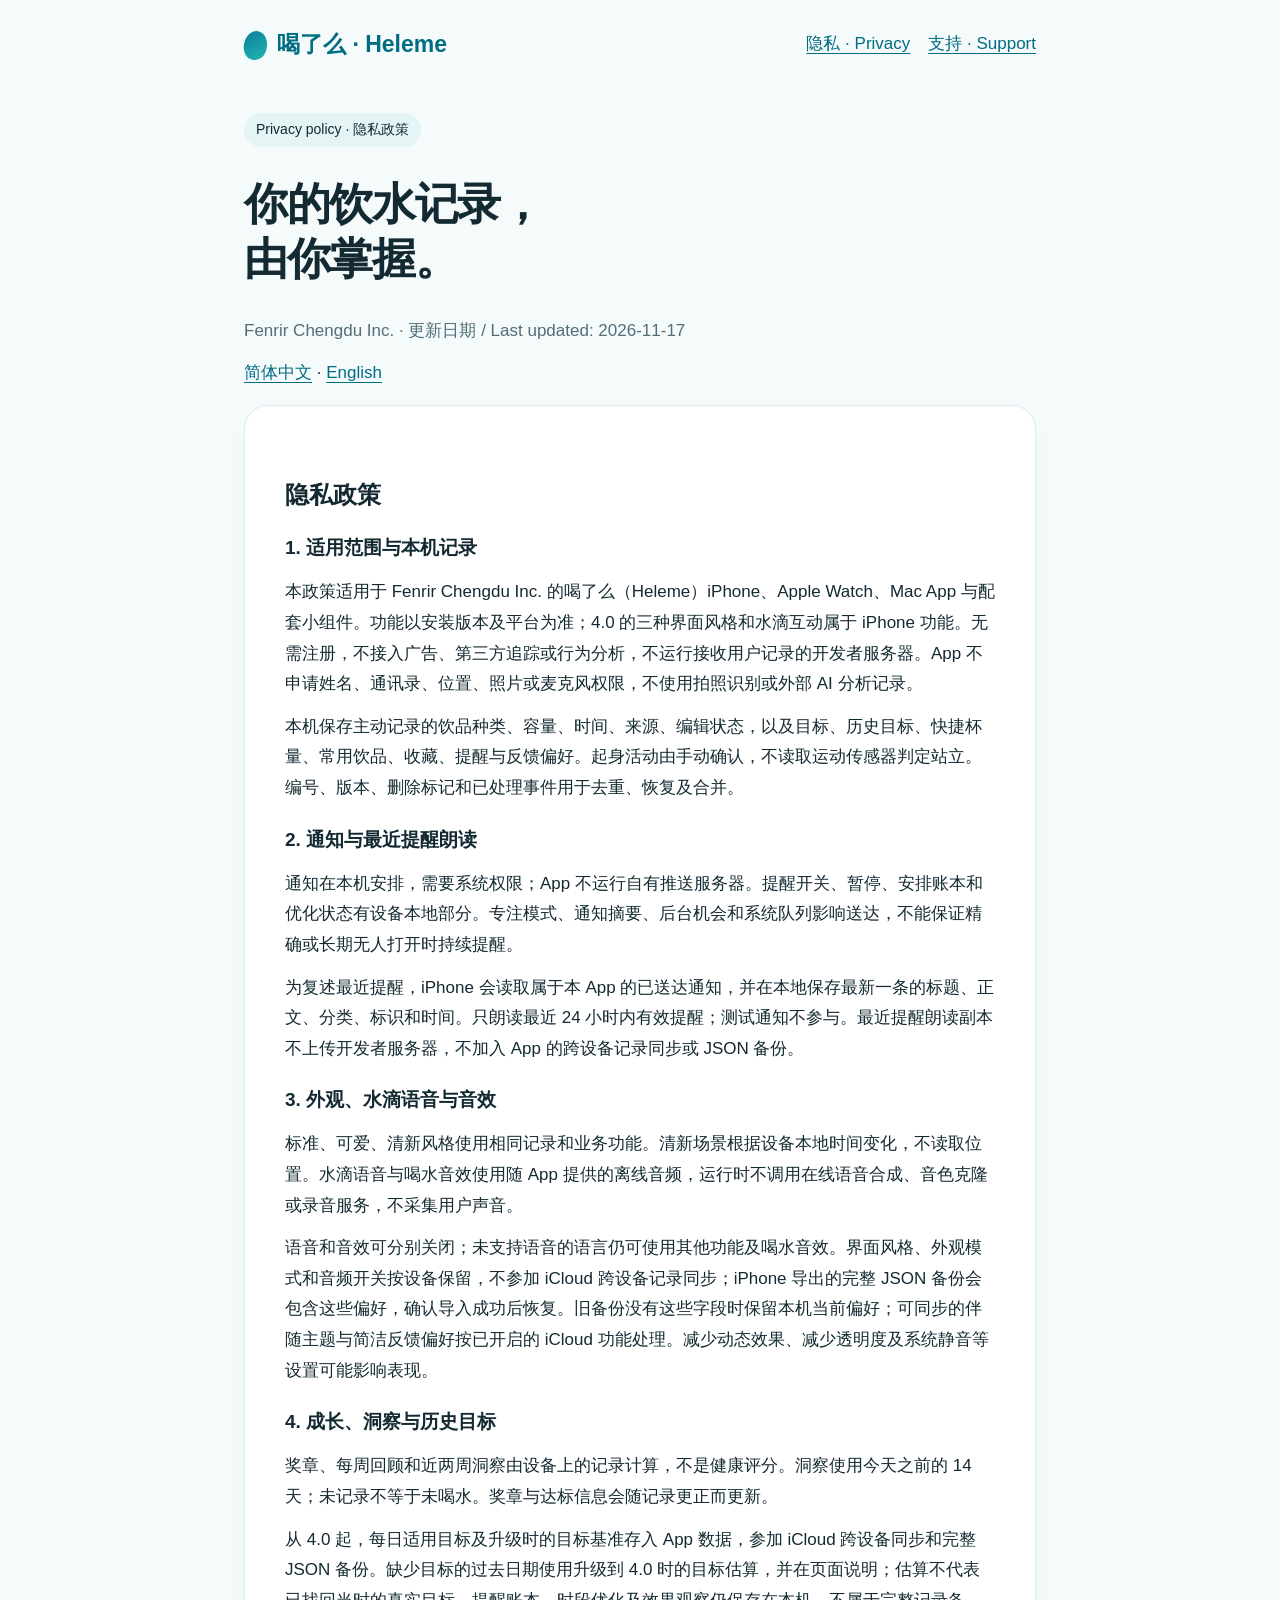
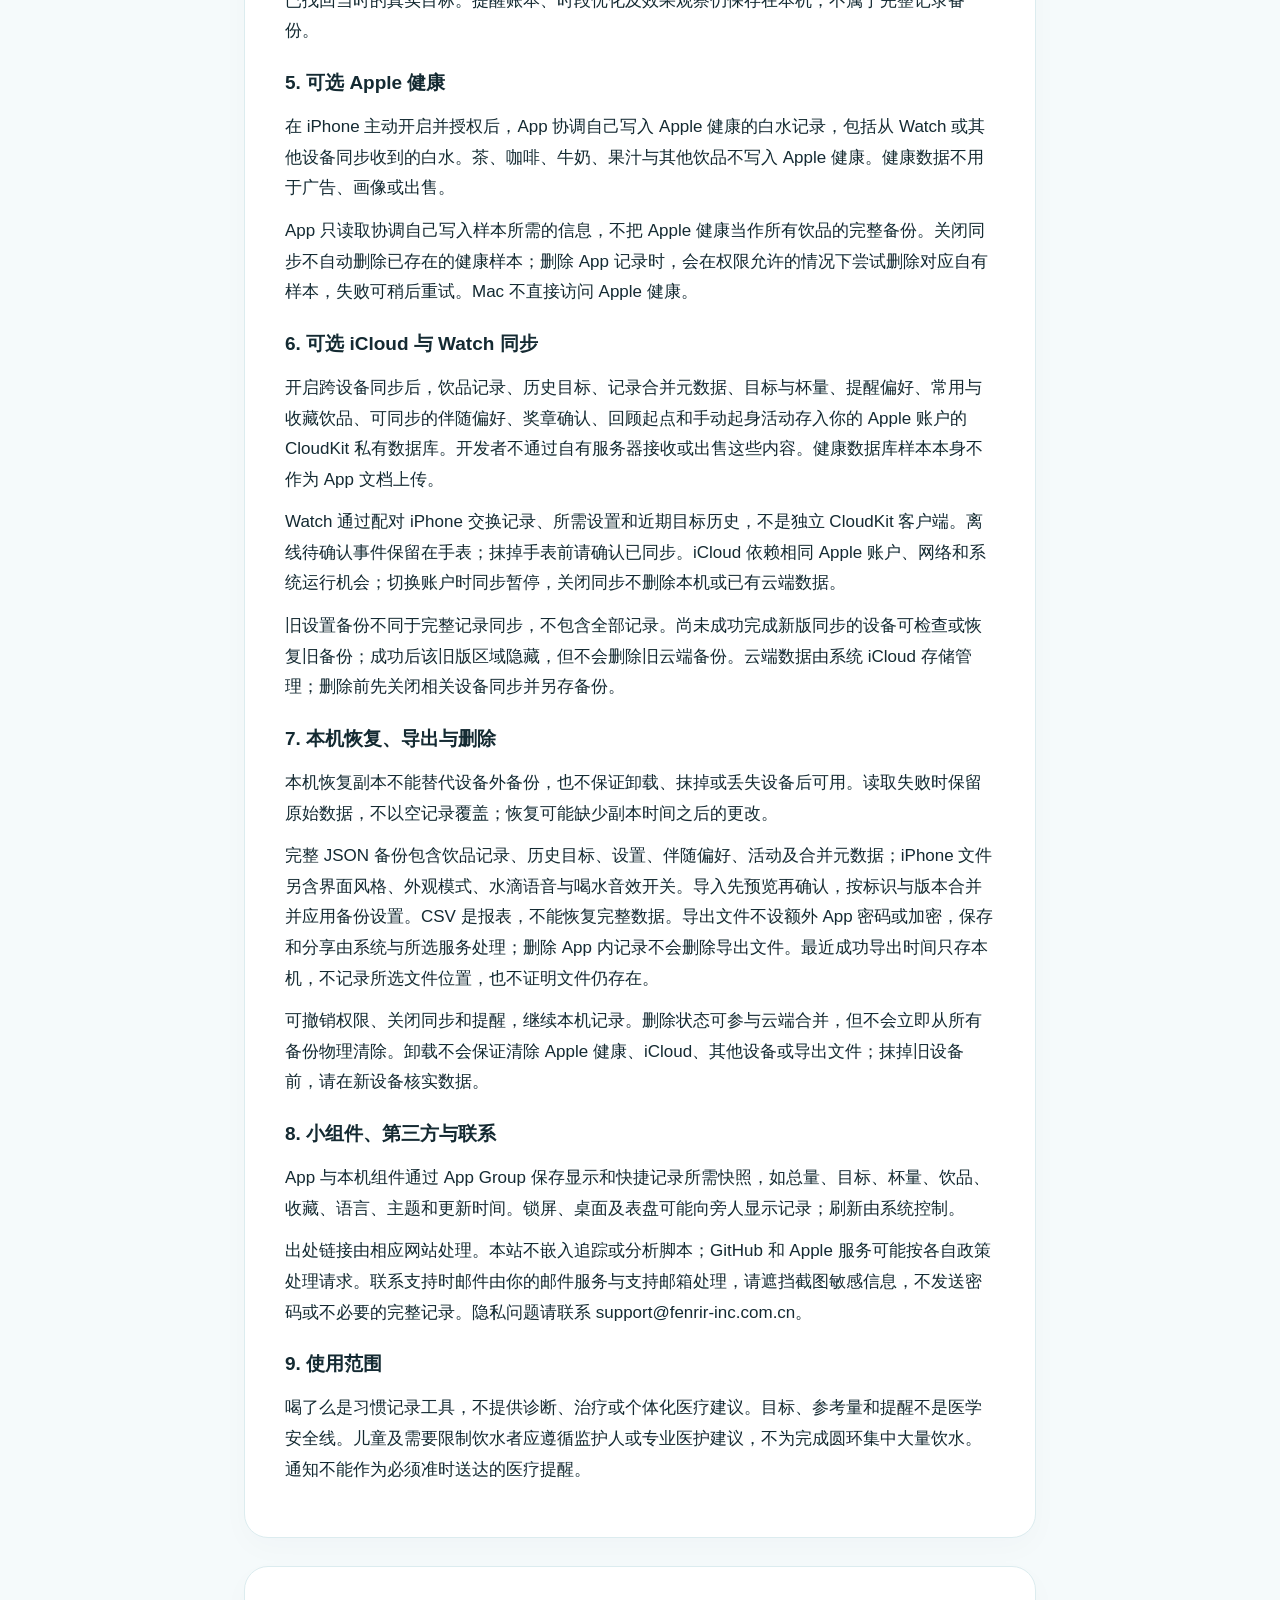
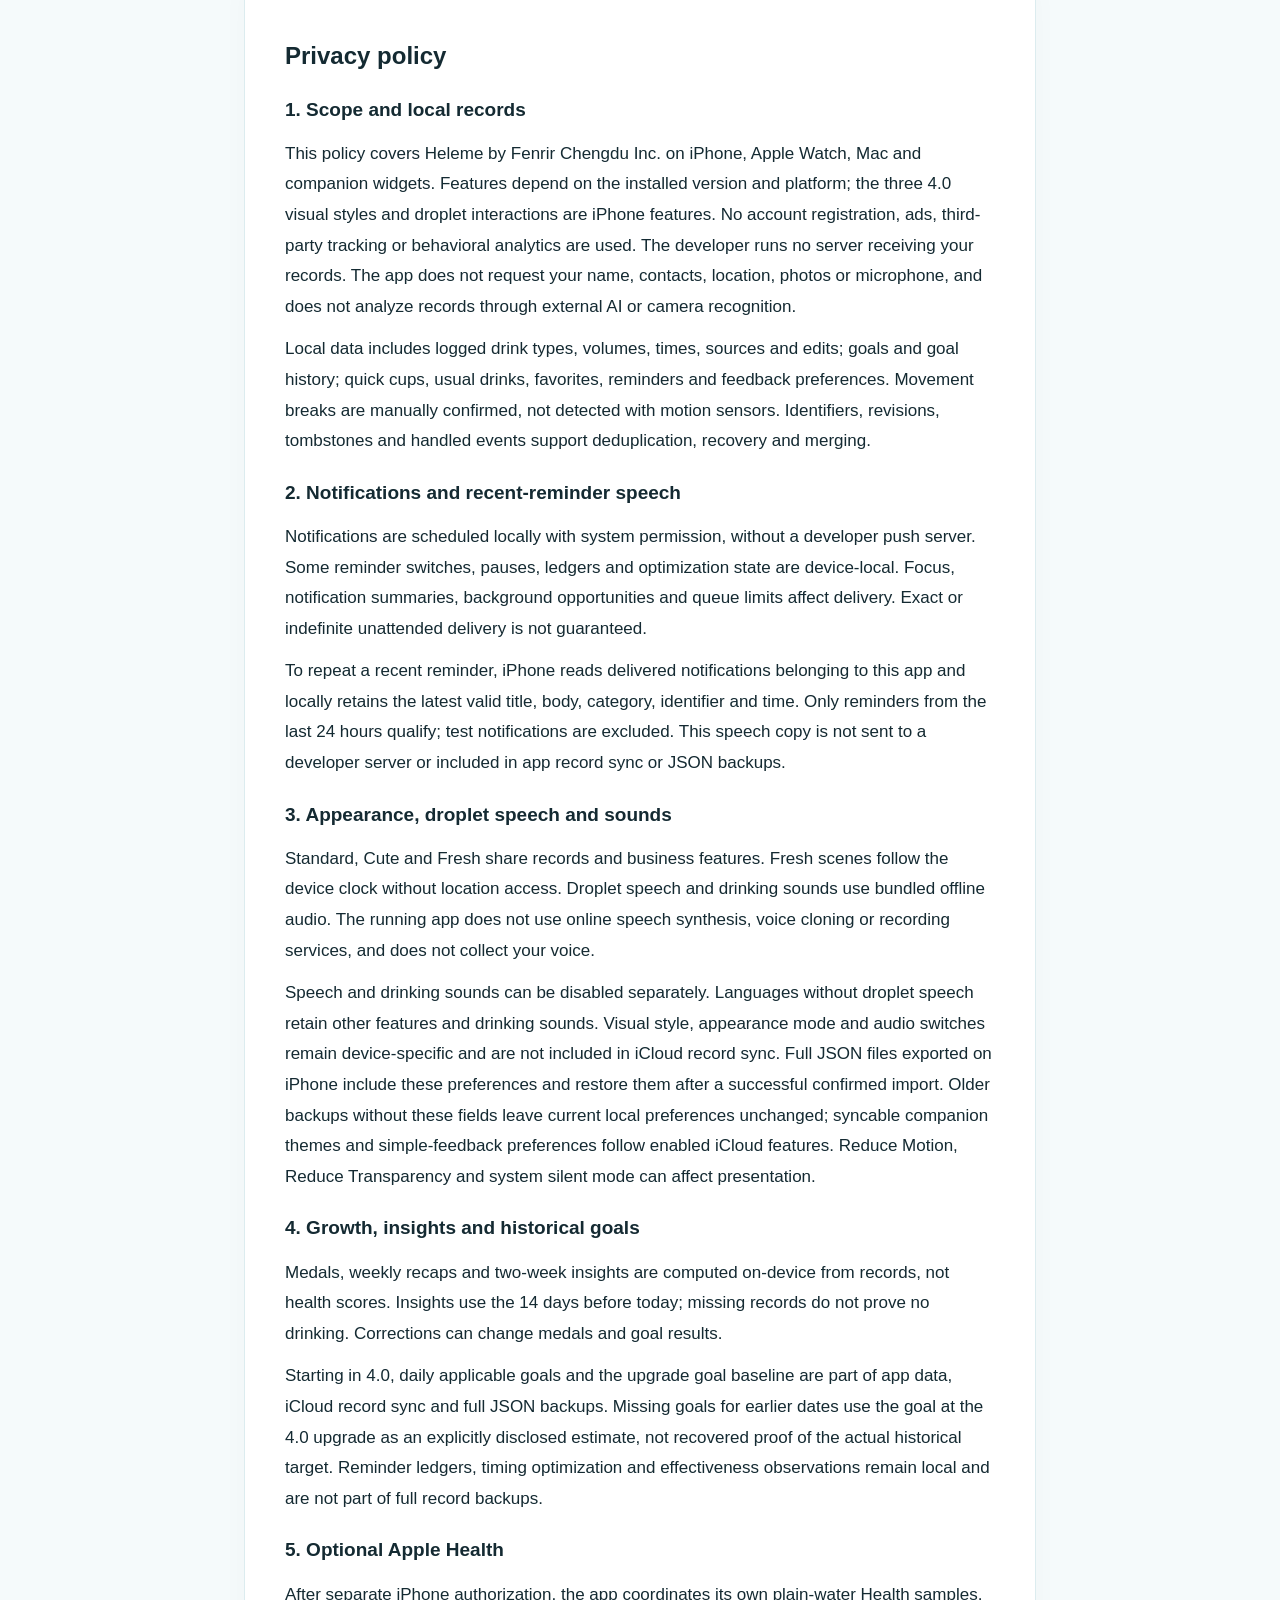
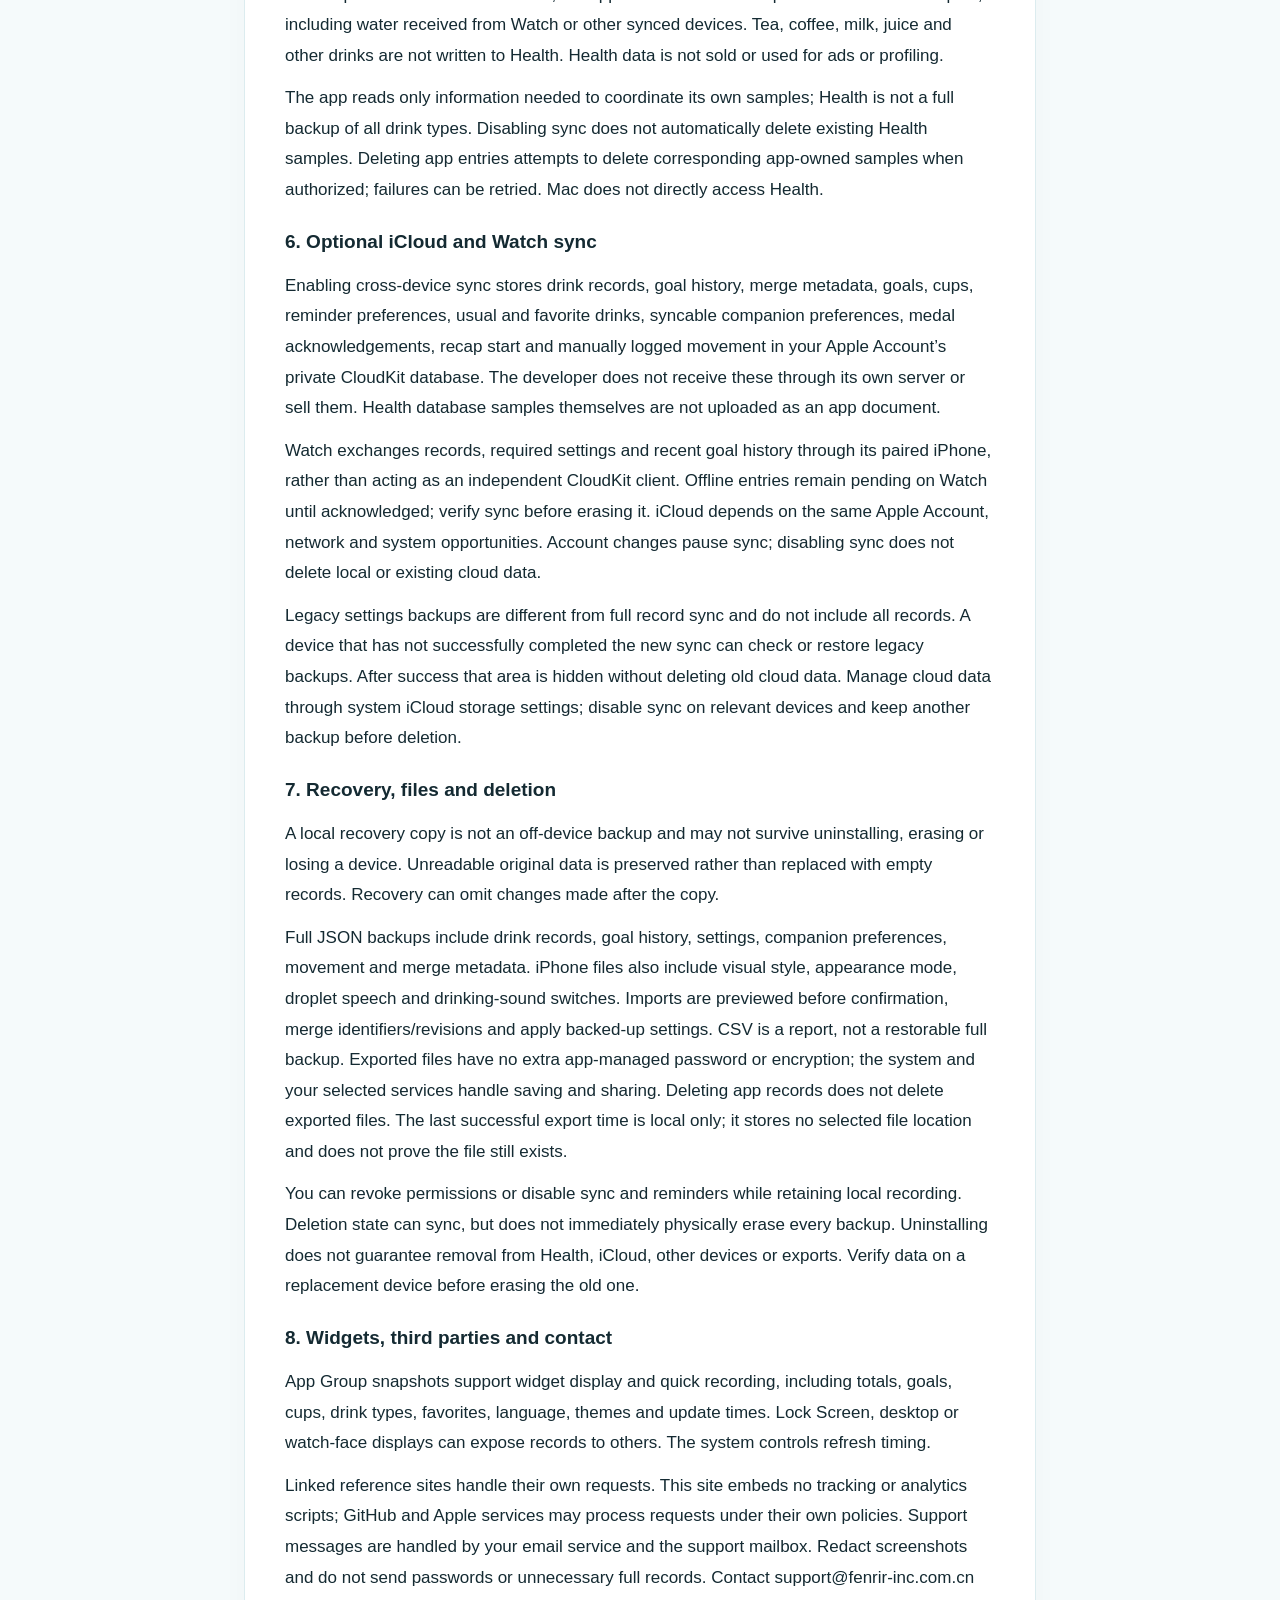
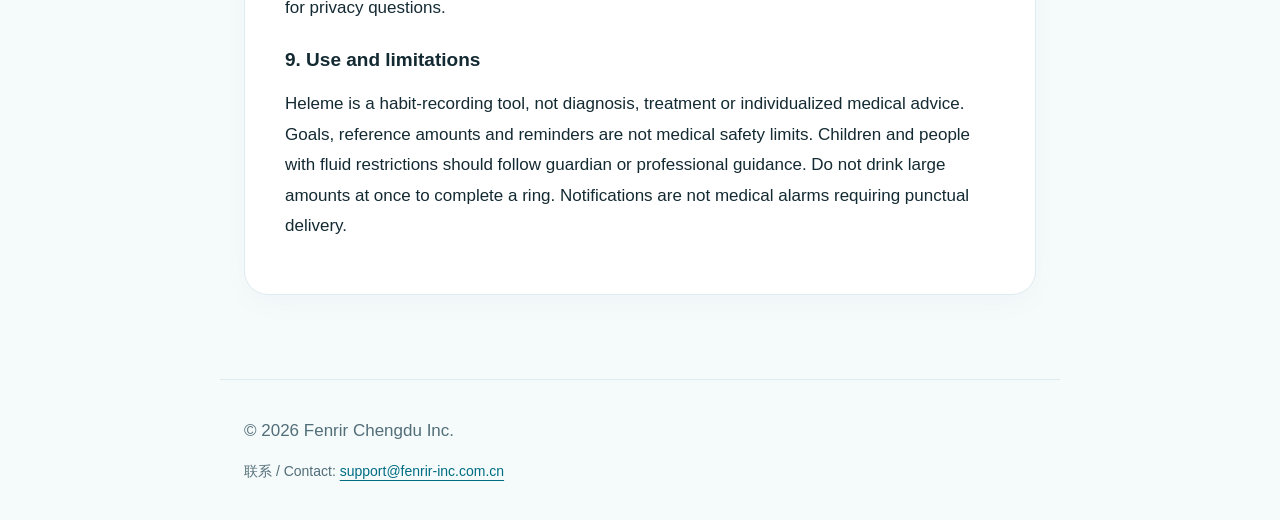
==== commit d52d064d: "Clarify v4 file backup appearance settings and legacy restore compatibility" ====
--- a/privacy.html
+++ b/privacy.html
@@ -21,7 +21,7 @@
 <main>
 <span class="tag">Privacy policy · 隐私政策</span>
 <h1>你的饮水记录，<br>由你掌握。</h1>
-<p class="muted">Fenrir Chengdu Inc. · 更新日期 / Last updated: 2026-11-16</p>
+<p class="muted">Fenrir Chengdu Inc. · 更新日期 / Last updated: 2026-11-17</p>
 <p>
 <a href="#zh">简体中文</a> · <a href="#en" lang="en">English</a>
 </p>
@@ -35,7 +35,7 @@
 <p>为复述最近提醒，iPhone 会读取属于本 App 的已送达通知，并在本地保存最新一条的标题、正文、分类、标识和时间。只朗读最近 24 小时内有效提醒；测试通知不参与。最近提醒朗读副本不上传开发者服务器，不加入 App 的跨设备记录同步或 JSON 备份。</p>
 <h3>3. 外观、水滴语音与音效</h3>
 <p>标准、可爱、清新风格使用相同记录和业务功能。清新场景根据设备本地时间变化，不读取位置。水滴语音与喝水音效使用随 App 提供的离线音频，运行时不调用在线语音合成、音色克隆或录音服务，不采集用户声音。</p>
-<p>语音和音效可分别关闭；未支持语音的语言仍可使用其他功能及喝水音效。界面风格、外观模式和音频开关是本地显示偏好；可同步的伴随主题与简洁反馈偏好按已开启的 iCloud 功能处理。减少动态效果、减少透明度及系统静音等设置可能影响表现。</p>
+<p>语音和音效可分别关闭；未支持语音的语言仍可使用其他功能及喝水音效。界面风格、外观模式和音频开关按设备保留，不参加 iCloud 跨设备记录同步；iPhone 导出的完整 JSON 备份会包含这些偏好，确认导入成功后恢复。旧备份没有这些字段时保留本机当前偏好；可同步的伴随主题与简洁反馈偏好按已开启的 iCloud 功能处理。减少动态效果、减少透明度及系统静音等设置可能影响表现。</p>
 <h3>4. 成长、洞察与历史目标</h3>
 <p>奖章、每周回顾和近两周洞察由设备上的记录计算，不是健康评分。洞察使用今天之前的 14 天；未记录不等于未喝水。奖章与达标信息会随记录更正而更新。</p>
 <p>从 4.0 起，每日适用目标及升级时的目标基准存入 App 数据，参加 iCloud 跨设备同步和完整 JSON 备份。缺少目标的过去日期使用升级到 4.0 时的目标估算，并在页面说明；估算不代表已找回当时的真实目标。提醒账本、时段优化及效果观察仍保存在本机，不属于完整记录备份。</p>
@@ -48,7 +48,7 @@
 <p>旧设置备份不同于完整记录同步，不包含全部记录。尚未成功完成新版同步的设备可检查或恢复旧备份；成功后该旧版区域隐藏，但不会删除旧云端备份。云端数据由系统 iCloud 存储管理；删除前先关闭相关设备同步并另存备份。</p>
 <h3>7. 本机恢复、导出与删除</h3>
 <p>本机恢复副本不能替代设备外备份，也不保证卸载、抹掉或丢失设备后可用。读取失败时保留原始数据，不以空记录覆盖；恢复可能缺少副本时间之后的更改。</p>
-<p>完整 JSON 备份包含饮品记录、历史目标、设置、伴随偏好、活动及合并元数据。导入先预览再确认，按标识与版本合并并应用备份设置。CSV 是报表，不能恢复完整数据。导出文件不设额外 App 密码或加密，保存和分享由系统与所选服务处理；删除 App 内记录不会删除导出文件。最近成功导出时间只存本机，不记录所选文件位置，也不证明文件仍存在。</p>
+<p>完整 JSON 备份包含饮品记录、历史目标、设置、伴随偏好、活动及合并元数据；iPhone 文件另含界面风格、外观模式、水滴语音与喝水音效开关。导入先预览再确认，按标识与版本合并并应用备份设置。CSV 是报表，不能恢复完整数据。导出文件不设额外 App 密码或加密，保存和分享由系统与所选服务处理；删除 App 内记录不会删除导出文件。最近成功导出时间只存本机，不记录所选文件位置，也不证明文件仍存在。</p>
 <p>可撤销权限、关闭同步和提醒，继续本机记录。删除状态可参与云端合并，但不会立即从所有备份物理清除。卸载不会保证清除 Apple 健康、iCloud、其他设备或导出文件；抹掉旧设备前，请在新设备核实数据。</p>
 <h3>8. 小组件、第三方与联系</h3>
 <p>App 与本机组件通过 App Group 保存显示和快捷记录所需快照，如总量、目标、杯量、饮品、收藏、语言、主题和更新时间。锁屏、桌面及表盘可能向旁人显示记录；刷新由系统控制。</p>
@@ -66,7 +66,7 @@
 <p>To repeat a recent reminder, iPhone reads delivered notifications belonging to this app and locally retains the latest valid title, body, category, identifier and time. Only reminders from the last 24 hours qualify; test notifications are excluded. This speech copy is not sent to a developer server or included in app record sync or JSON backups.</p>
 <h3>3. Appearance, droplet speech and sounds</h3>
 <p>Standard, Cute and Fresh share records and business features. Fresh scenes follow the device clock without location access. Droplet speech and drinking sounds use bundled offline audio. The running app does not use online speech synthesis, voice cloning or recording services, and does not collect your voice.</p>
-<p>Speech and drinking sounds can be disabled separately. Languages without droplet speech retain other features and drinking sounds. Visual style, appearance mode and audio switches are local display preferences; syncable companion themes and simple-feedback preferences follow enabled iCloud features. Reduce Motion, Reduce Transparency and system silent mode can affect presentation.</p>
+<p>Speech and drinking sounds can be disabled separately. Languages without droplet speech retain other features and drinking sounds. Visual style, appearance mode and audio switches remain device-specific and are not included in iCloud record sync. Full JSON files exported on iPhone include these preferences and restore them after a successful confirmed import. Older backups without these fields leave current local preferences unchanged; syncable companion themes and simple-feedback preferences follow enabled iCloud features. Reduce Motion, Reduce Transparency and system silent mode can affect presentation.</p>
 <h3>4. Growth, insights and historical goals</h3>
 <p>Medals, weekly recaps and two-week insights are computed on-device from records, not health scores. Insights use the 14 days before today; missing records do not prove no drinking. Corrections can change medals and goal results.</p>
 <p>Starting in 4.0, daily applicable goals and the upgrade goal baseline are part of app data, iCloud record sync and full JSON backups. Missing goals for earlier dates use the goal at the 4.0 upgrade as an explicitly disclosed estimate, not recovered proof of the actual historical target. Reminder ledgers, timing optimization and effectiveness observations remain local and are not part of full record backups.</p>
@@ -79,7 +79,7 @@
 <p>Legacy settings backups are different from full record sync and do not include all records. A device that has not successfully completed the new sync can check or restore legacy backups. After success that area is hidden without deleting old cloud data. Manage cloud data through system iCloud storage settings; disable sync on relevant devices and keep another backup before deletion.</p>
 <h3>7. Recovery, files and deletion</h3>
 <p>A local recovery copy is not an off-device backup and may not survive uninstalling, erasing or losing a device. Unreadable original data is preserved rather than replaced with empty records. Recovery can omit changes made after the copy.</p>
-<p>Full JSON backups include drink records, goal history, settings, companion preferences, movement and merge metadata. Imports are previewed before confirmation, merge identifiers/revisions and apply backed-up settings. CSV is a report, not a restorable full backup. Exported files have no extra app-managed password or encryption; the system and your selected services handle saving and sharing. Deleting app records does not delete exported files. The last successful export time is local only; it stores no selected file location and does not prove the file still exists.</p>
+<p>Full JSON backups include drink records, goal history, settings, companion preferences, movement and merge metadata. iPhone files also include visual style, appearance mode, droplet speech and drinking-sound switches. Imports are previewed before confirmation, merge identifiers/revisions and apply backed-up settings. CSV is a report, not a restorable full backup. Exported files have no extra app-managed password or encryption; the system and your selected services handle saving and sharing. Deleting app records does not delete exported files. The last successful export time is local only; it stores no selected file location and does not prove the file still exists.</p>
 <p>You can revoke permissions or disable sync and reminders while retaining local recording. Deletion state can sync, but does not immediately physically erase every backup. Uninstalling does not guarantee removal from Health, iCloud, other devices or exports. Verify data on a replacement device before erasing the old one.</p>
 <h3>8. Widgets, third parties and contact</h3>
 <p>App Group snapshots support widget display and quick recording, including totals, goals, cups, drink types, favorites, language, themes and update times. Lock Screen, desktop or watch-face displays can expose records to others. The system controls refresh timing.</p>
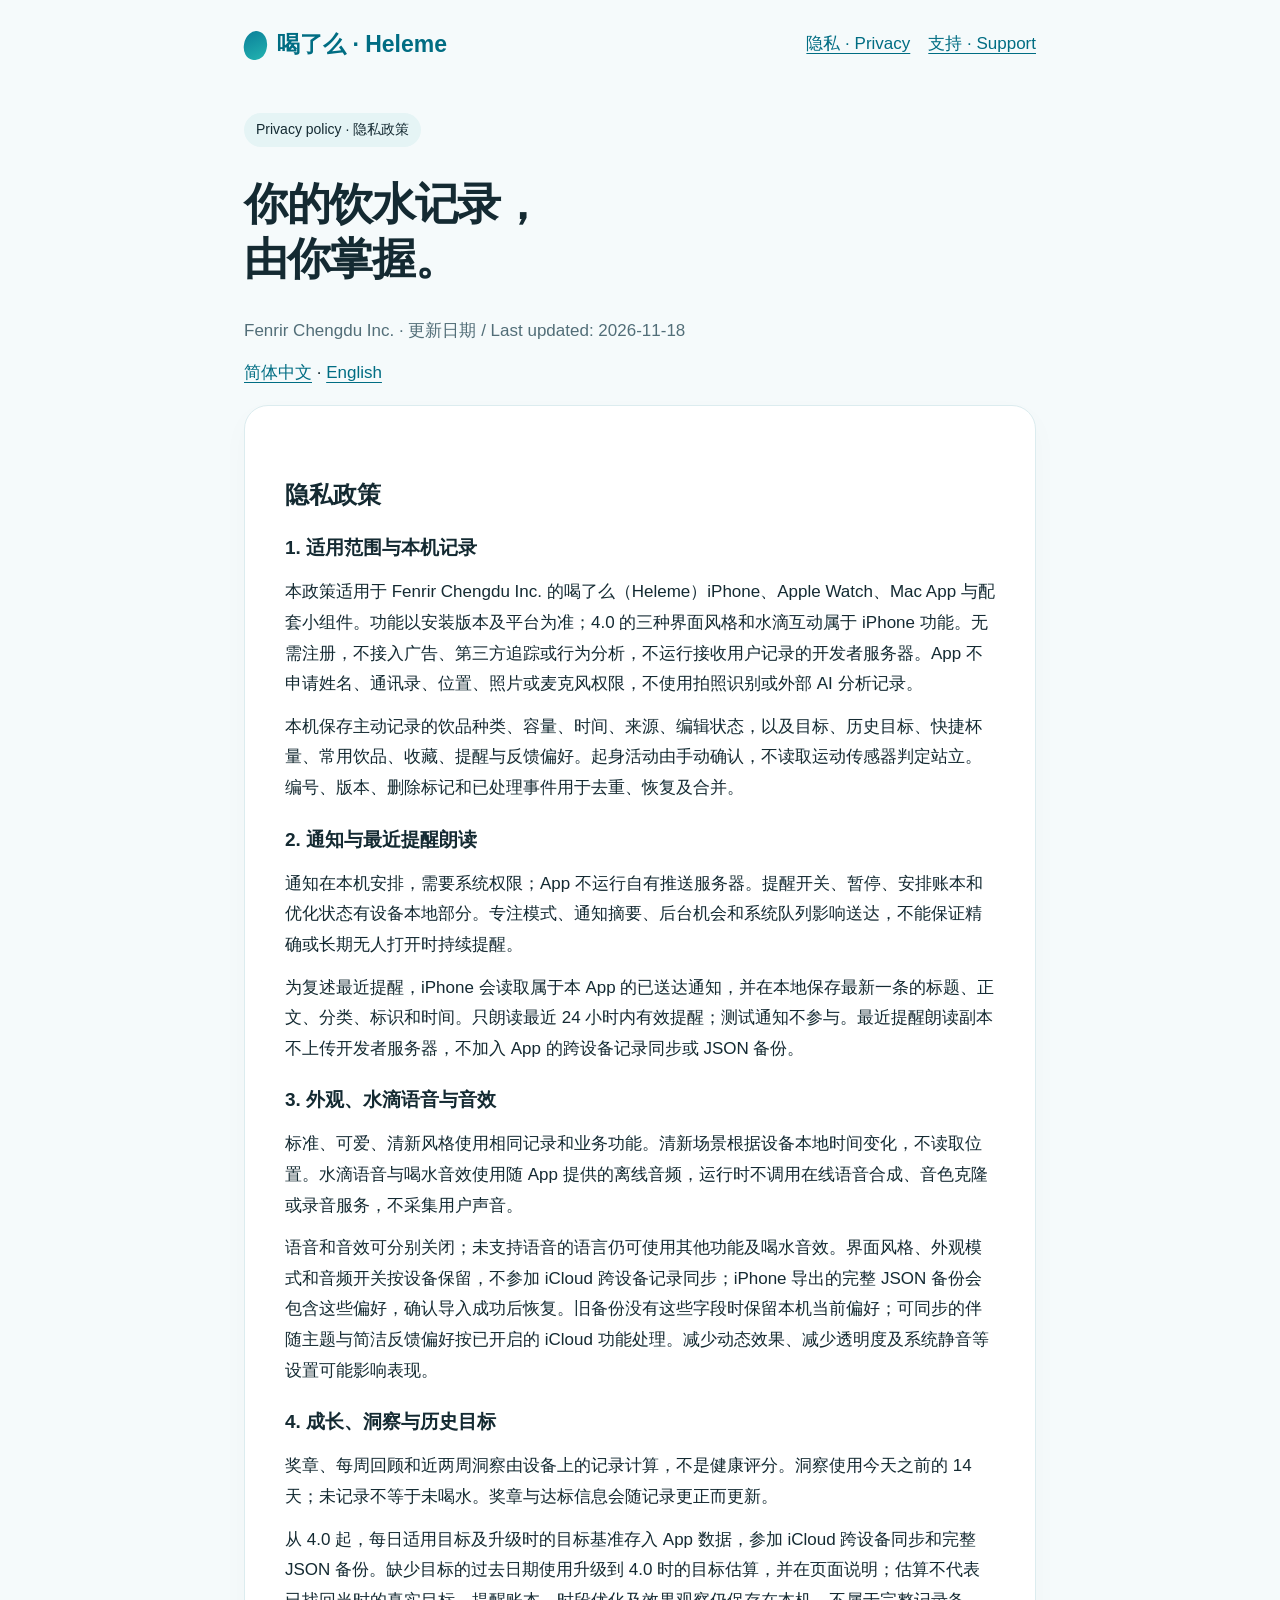
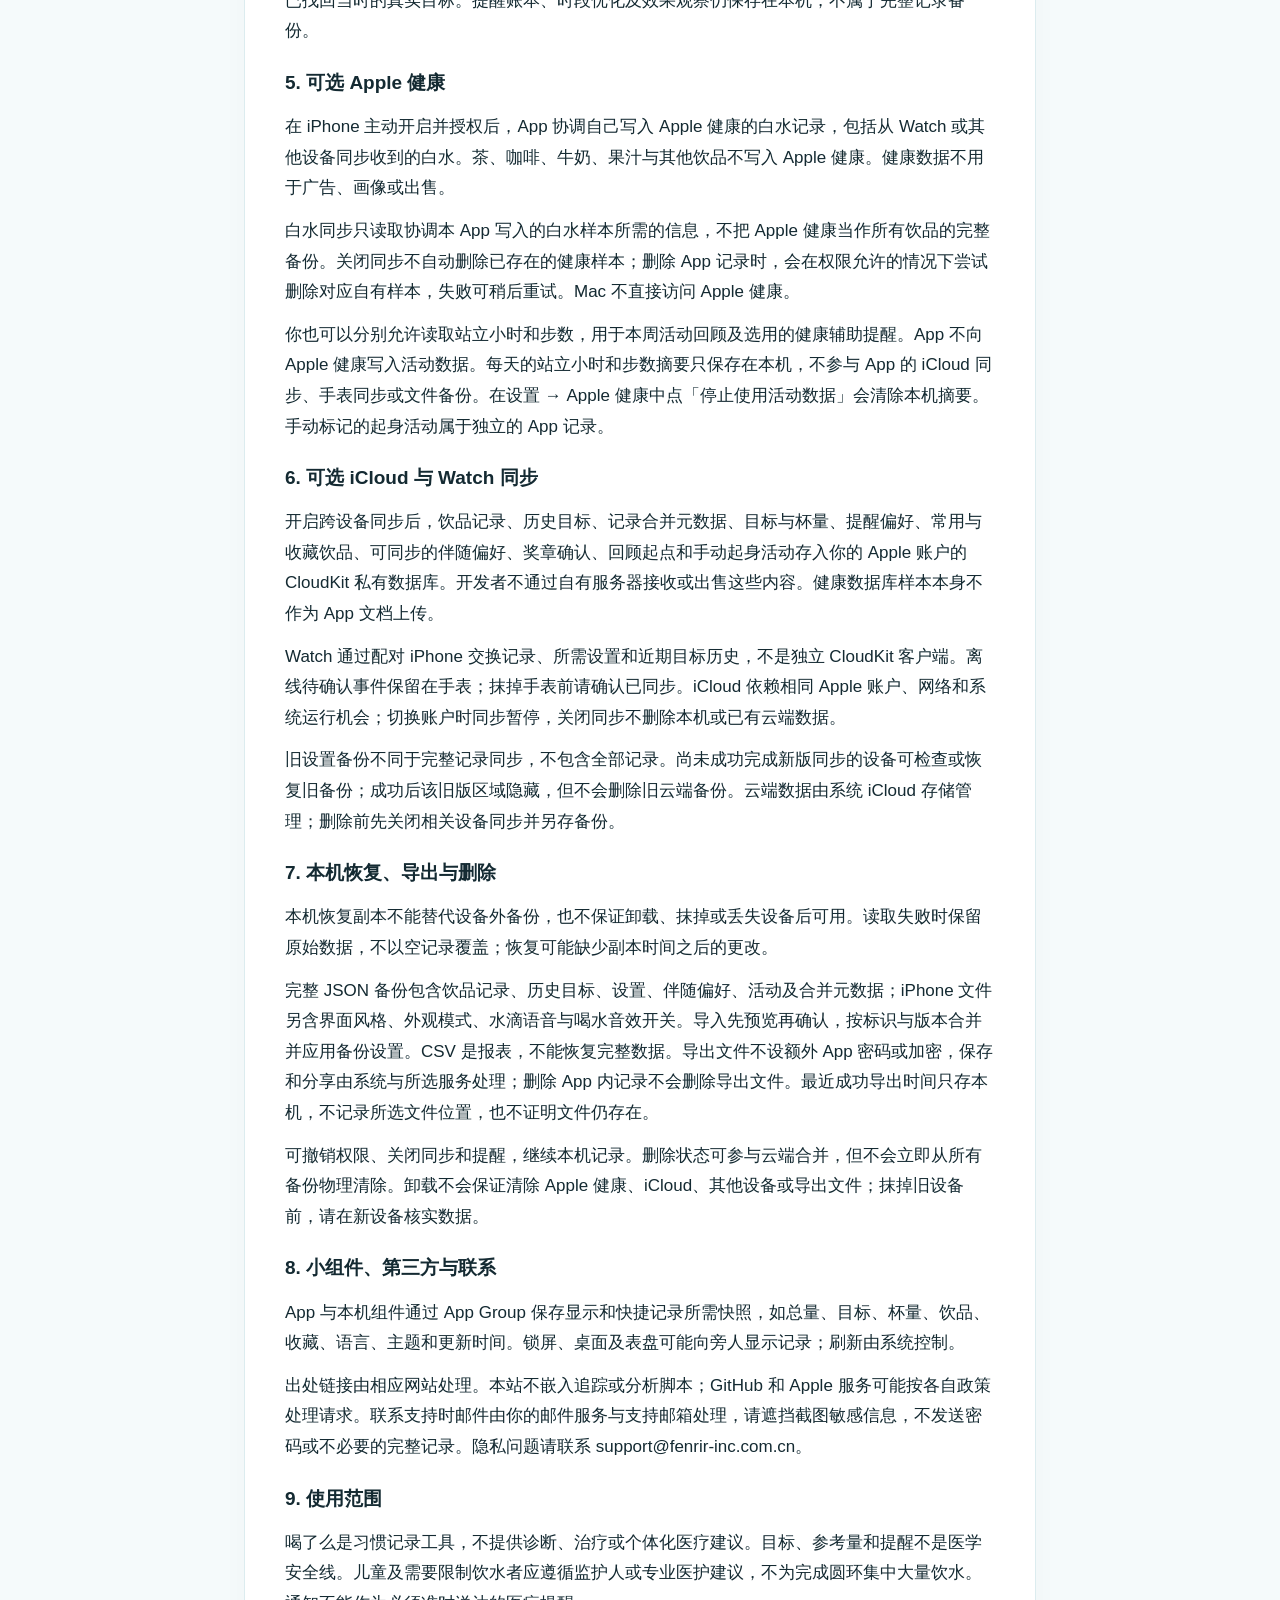
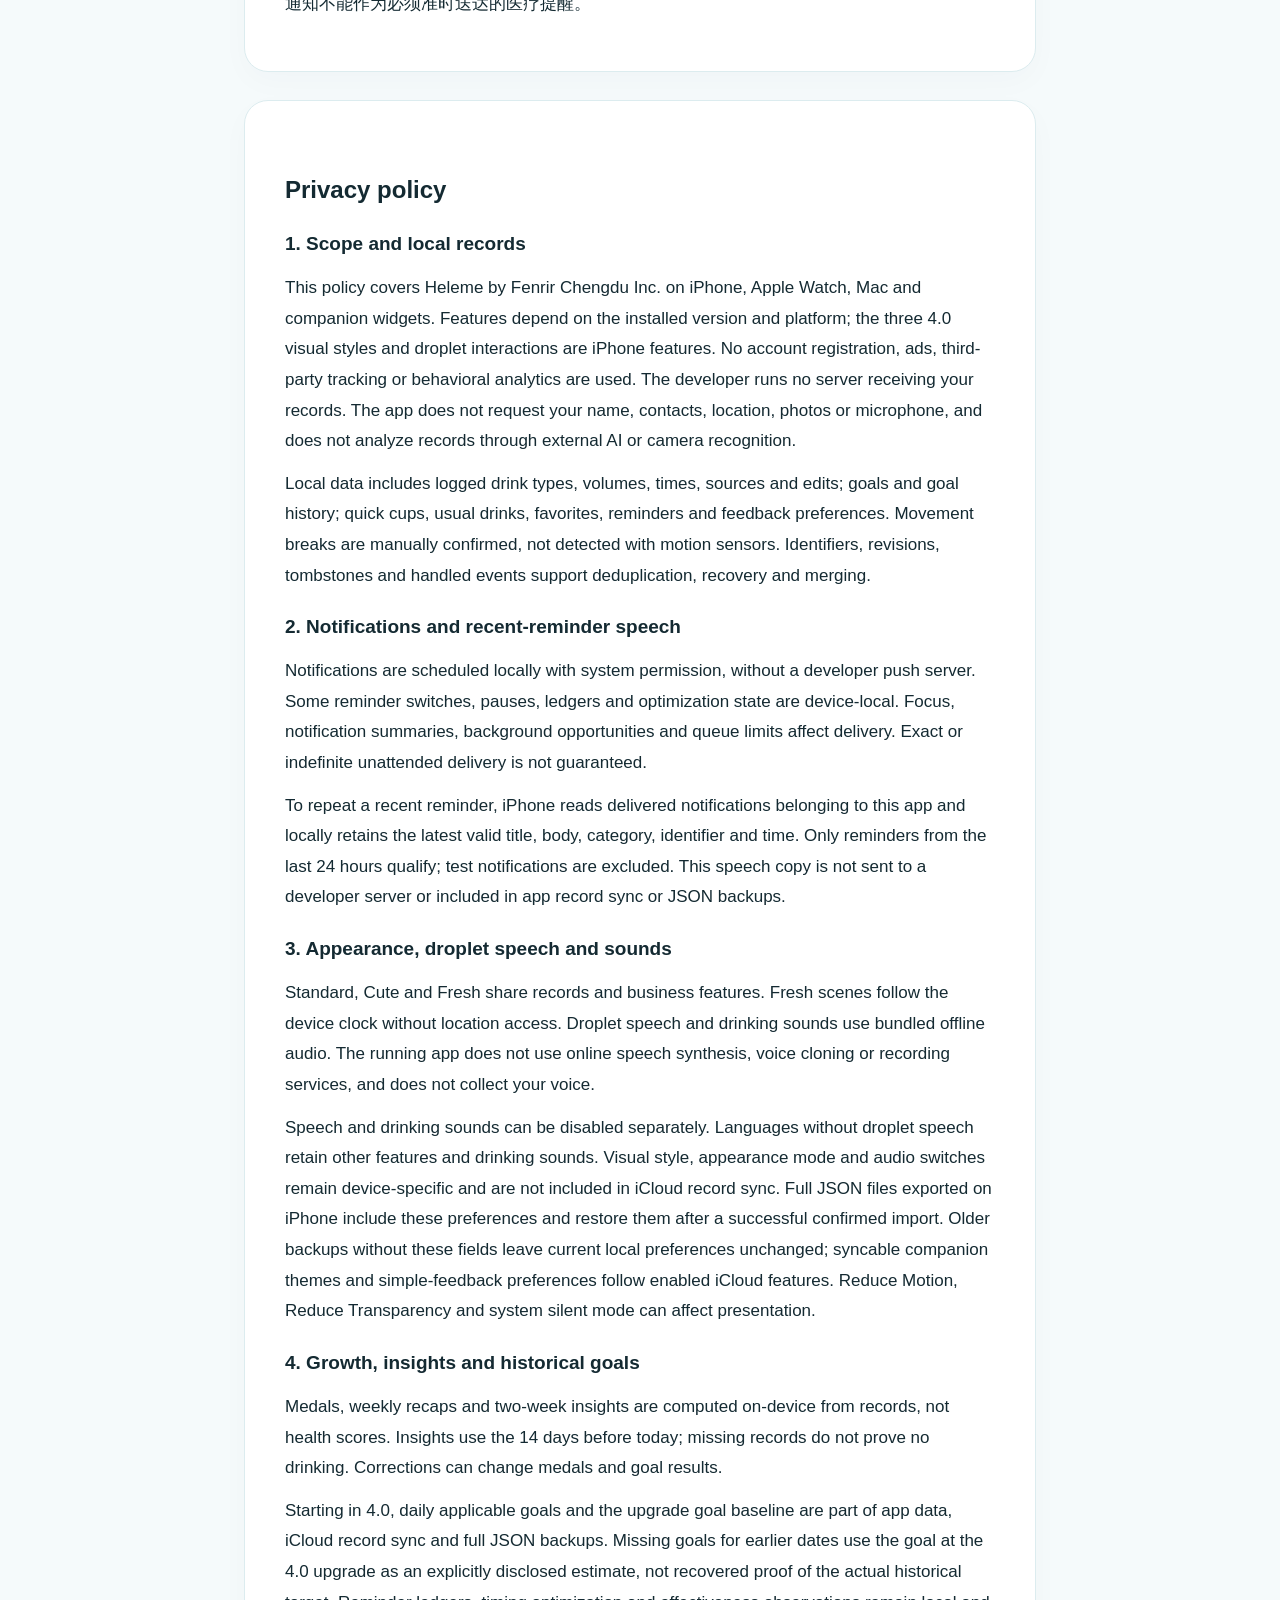
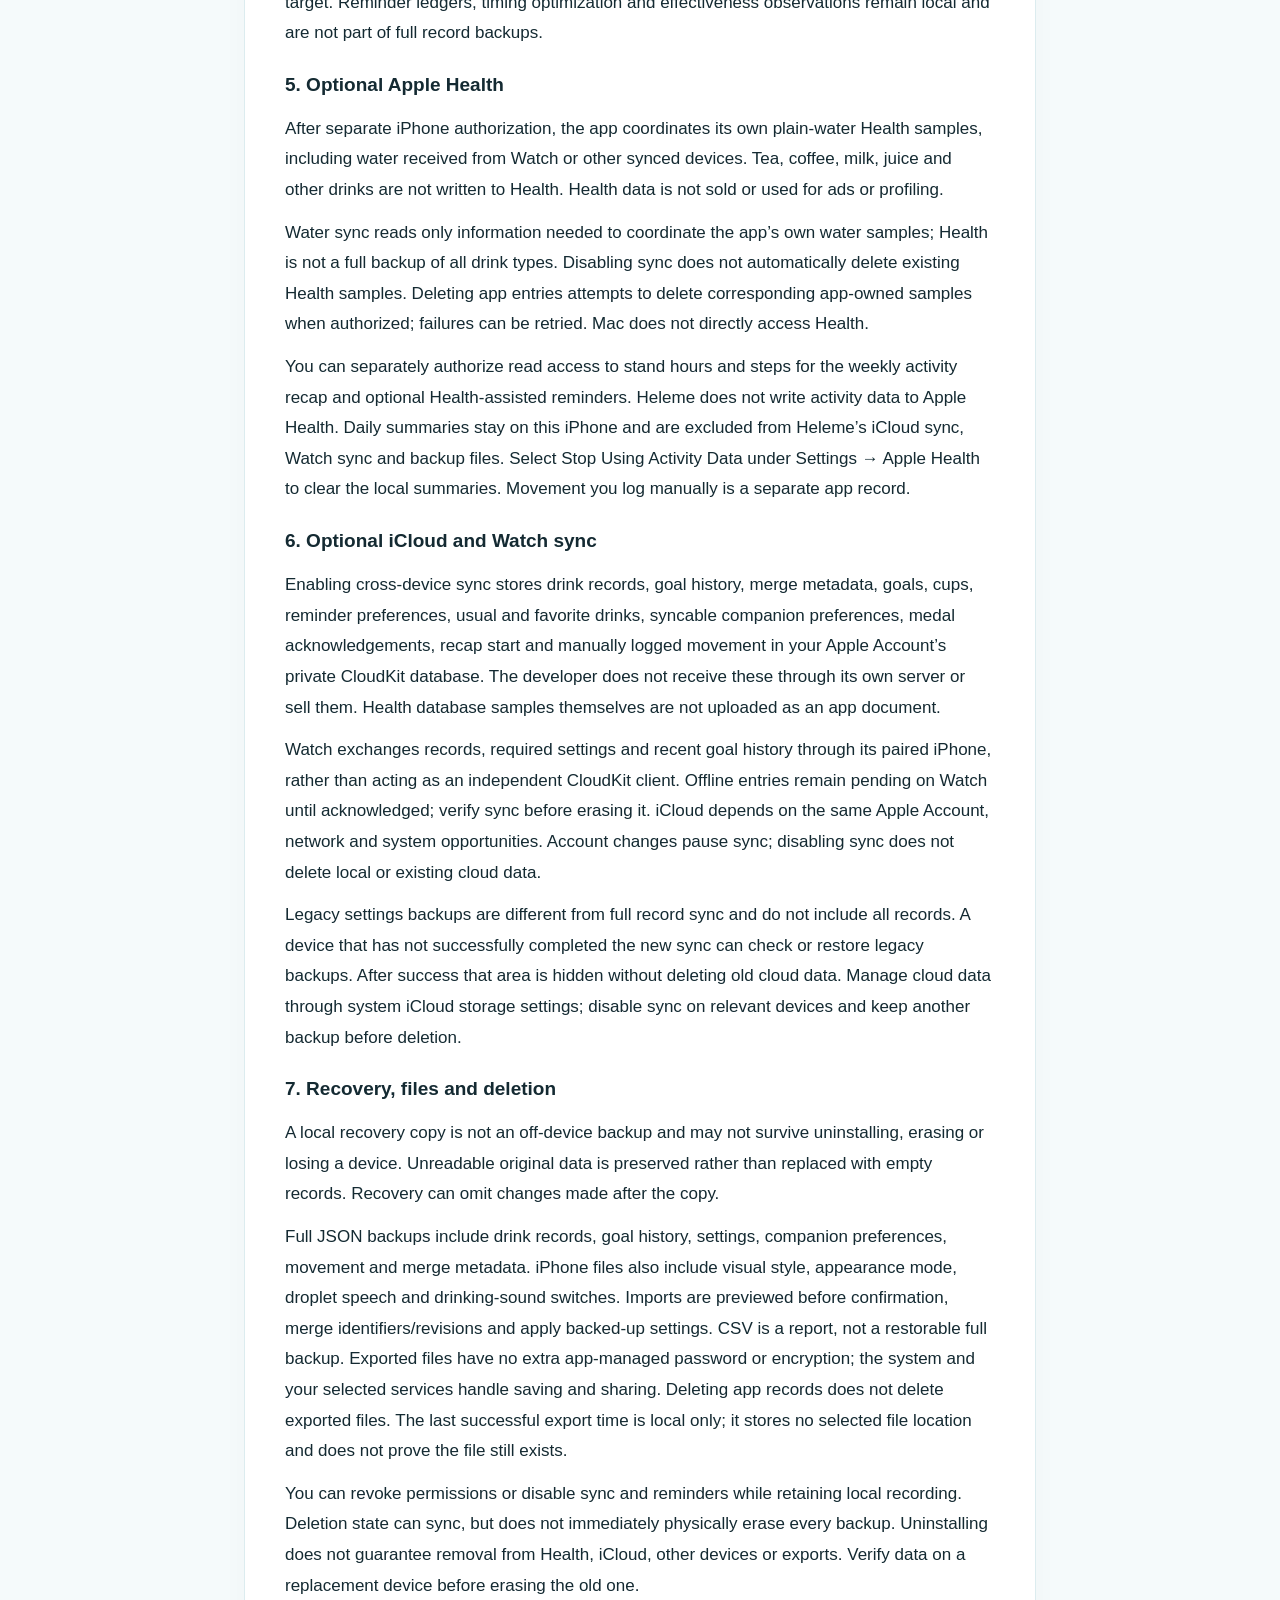
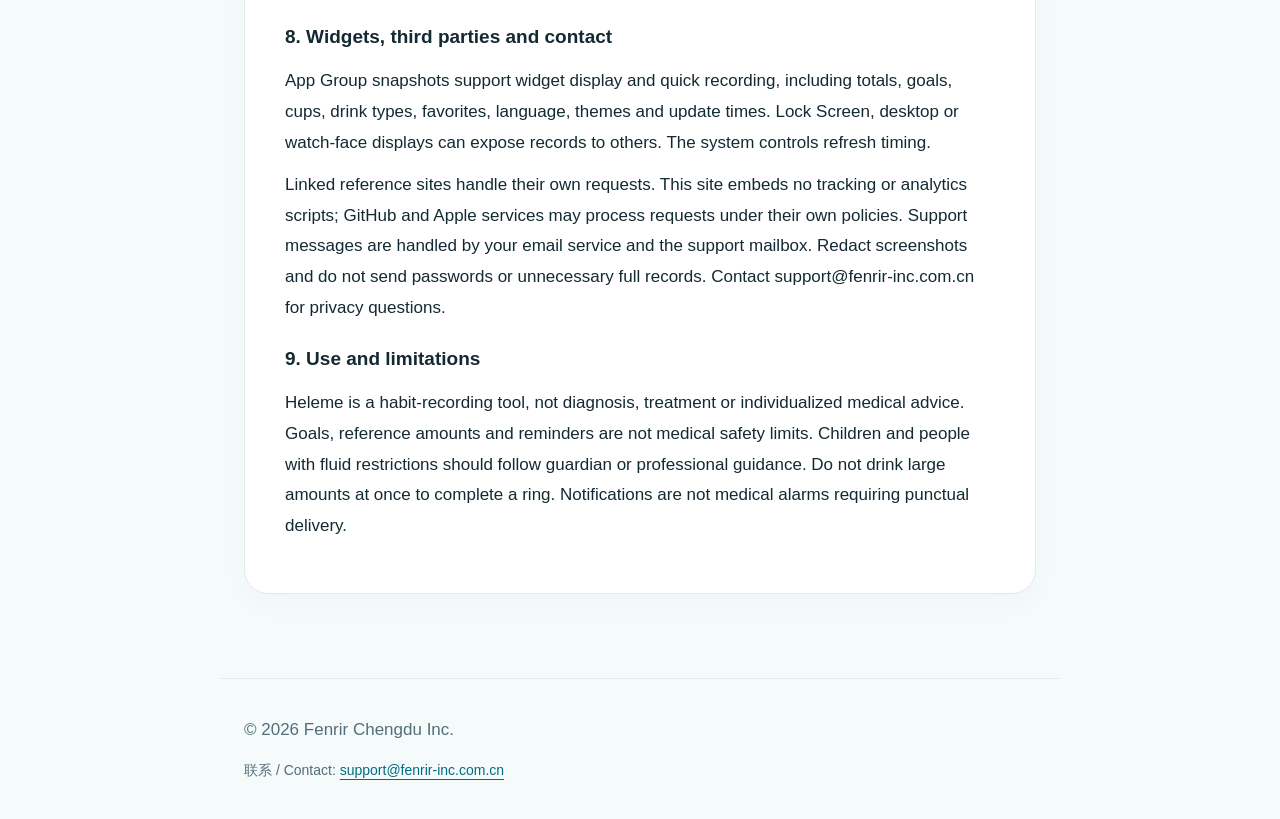
==== commit a8107145: "Document Heleme 4.0 activity permissions and Watch installation" ====
--- a/privacy.html
+++ b/privacy.html
@@ -21,7 +21,7 @@
 <main>
 <span class="tag">Privacy policy · 隐私政策</span>
 <h1>你的饮水记录，<br>由你掌握。</h1>
-<p class="muted">Fenrir Chengdu Inc. · 更新日期 / Last updated: 2026-11-17</p>
+<p class="muted">Fenrir Chengdu Inc. · 更新日期 / Last updated: 2026-11-18</p>
 <p>
 <a href="#zh">简体中文</a> · <a href="#en" lang="en">English</a>
 </p>
@@ -41,7 +41,8 @@
 <p>从 4.0 起，每日适用目标及升级时的目标基准存入 App 数据，参加 iCloud 跨设备同步和完整 JSON 备份。缺少目标的过去日期使用升级到 4.0 时的目标估算，并在页面说明；估算不代表已找回当时的真实目标。提醒账本、时段优化及效果观察仍保存在本机，不属于完整记录备份。</p>
 <h3>5. 可选 Apple 健康</h3>
 <p>在 iPhone 主动开启并授权后，App 协调自己写入 Apple 健康的白水记录，包括从 Watch 或其他设备同步收到的白水。茶、咖啡、牛奶、果汁与其他饮品不写入 Apple 健康。健康数据不用于广告、画像或出售。</p>
-<p>App 只读取协调自己写入样本所需的信息，不把 Apple 健康当作所有饮品的完整备份。关闭同步不自动删除已存在的健康样本；删除 App 记录时，会在权限允许的情况下尝试删除对应自有样本，失败可稍后重试。Mac 不直接访问 Apple 健康。</p>
+<p>白水同步只读取协调本 App 写入的白水样本所需的信息，不把 Apple 健康当作所有饮品的完整备份。关闭同步不自动删除已存在的健康样本；删除 App 记录时，会在权限允许的情况下尝试删除对应自有样本，失败可稍后重试。Mac 不直接访问 Apple 健康。</p>
+<p>你也可以分别允许读取站立小时和步数，用于本周活动回顾及选用的健康辅助提醒。App 不向 Apple 健康写入活动数据。每天的站立小时和步数摘要只保存在本机，不参与 App 的 iCloud 同步、手表同步或文件备份。在设置 → Apple 健康中点「停止使用活动数据」会清除本机摘要。手动标记的起身活动属于独立的 App 记录。</p>
 <h3>6. 可选 iCloud 与 Watch 同步</h3>
 <p>开启跨设备同步后，饮品记录、历史目标、记录合并元数据、目标与杯量、提醒偏好、常用与收藏饮品、可同步的伴随偏好、奖章确认、回顾起点和手动起身活动存入你的 Apple 账户的 CloudKit 私有数据库。开发者不通过自有服务器接收或出售这些内容。健康数据库样本本身不作为 App 文档上传。</p>
 <p>Watch 通过配对 iPhone 交换记录、所需设置和近期目标历史，不是独立 CloudKit 客户端。离线待确认事件保留在手表；抹掉手表前请确认已同步。iCloud 依赖相同 Apple 账户、网络和系统运行机会；切换账户时同步暂停，关闭同步不删除本机或已有云端数据。</p>
@@ -72,7 +73,8 @@
 <p>Starting in 4.0, daily applicable goals and the upgrade goal baseline are part of app data, iCloud record sync and full JSON backups. Missing goals for earlier dates use the goal at the 4.0 upgrade as an explicitly disclosed estimate, not recovered proof of the actual historical target. Reminder ledgers, timing optimization and effectiveness observations remain local and are not part of full record backups.</p>
 <h3>5. Optional Apple Health</h3>
 <p>After separate iPhone authorization, the app coordinates its own plain-water Health samples, including water received from Watch or other synced devices. Tea, coffee, milk, juice and other drinks are not written to Health. Health data is not sold or used for ads or profiling.</p>
-<p>The app reads only information needed to coordinate its own samples; Health is not a full backup of all drink types. Disabling sync does not automatically delete existing Health samples. Deleting app entries attempts to delete corresponding app-owned samples when authorized; failures can be retried. Mac does not directly access Health.</p>
+<p>Water sync reads only information needed to coordinate the app’s own water samples; Health is not a full backup of all drink types. Disabling sync does not automatically delete existing Health samples. Deleting app entries attempts to delete corresponding app-owned samples when authorized; failures can be retried. Mac does not directly access Health.</p>
+<p>You can separately authorize read access to stand hours and steps for the weekly activity recap and optional Health-assisted reminders. Heleme does not write activity data to Apple Health. Daily summaries stay on this iPhone and are excluded from Heleme’s iCloud sync, Watch sync and backup files. Select Stop Using Activity Data under Settings → Apple Health to clear the local summaries. Movement you log manually is a separate app record.</p>
 <h3>6. Optional iCloud and Watch sync</h3>
 <p>Enabling cross-device sync stores drink records, goal history, merge metadata, goals, cups, reminder preferences, usual and favorite drinks, syncable companion preferences, medal acknowledgements, recap start and manually logged movement in your Apple Account’s private CloudKit database. The developer does not receive these through its own server or sell them. Health database samples themselves are not uploaded as an app document.</p>
 <p>Watch exchanges records, required settings and recent goal history through its paired iPhone, rather than acting as an independent CloudKit client. Offline entries remain pending on Watch until acknowledged; verify sync before erasing it. iCloud depends on the same Apple Account, network and system opportunities. Account changes pause sync; disabling sync does not delete local or existing cloud data.</p>
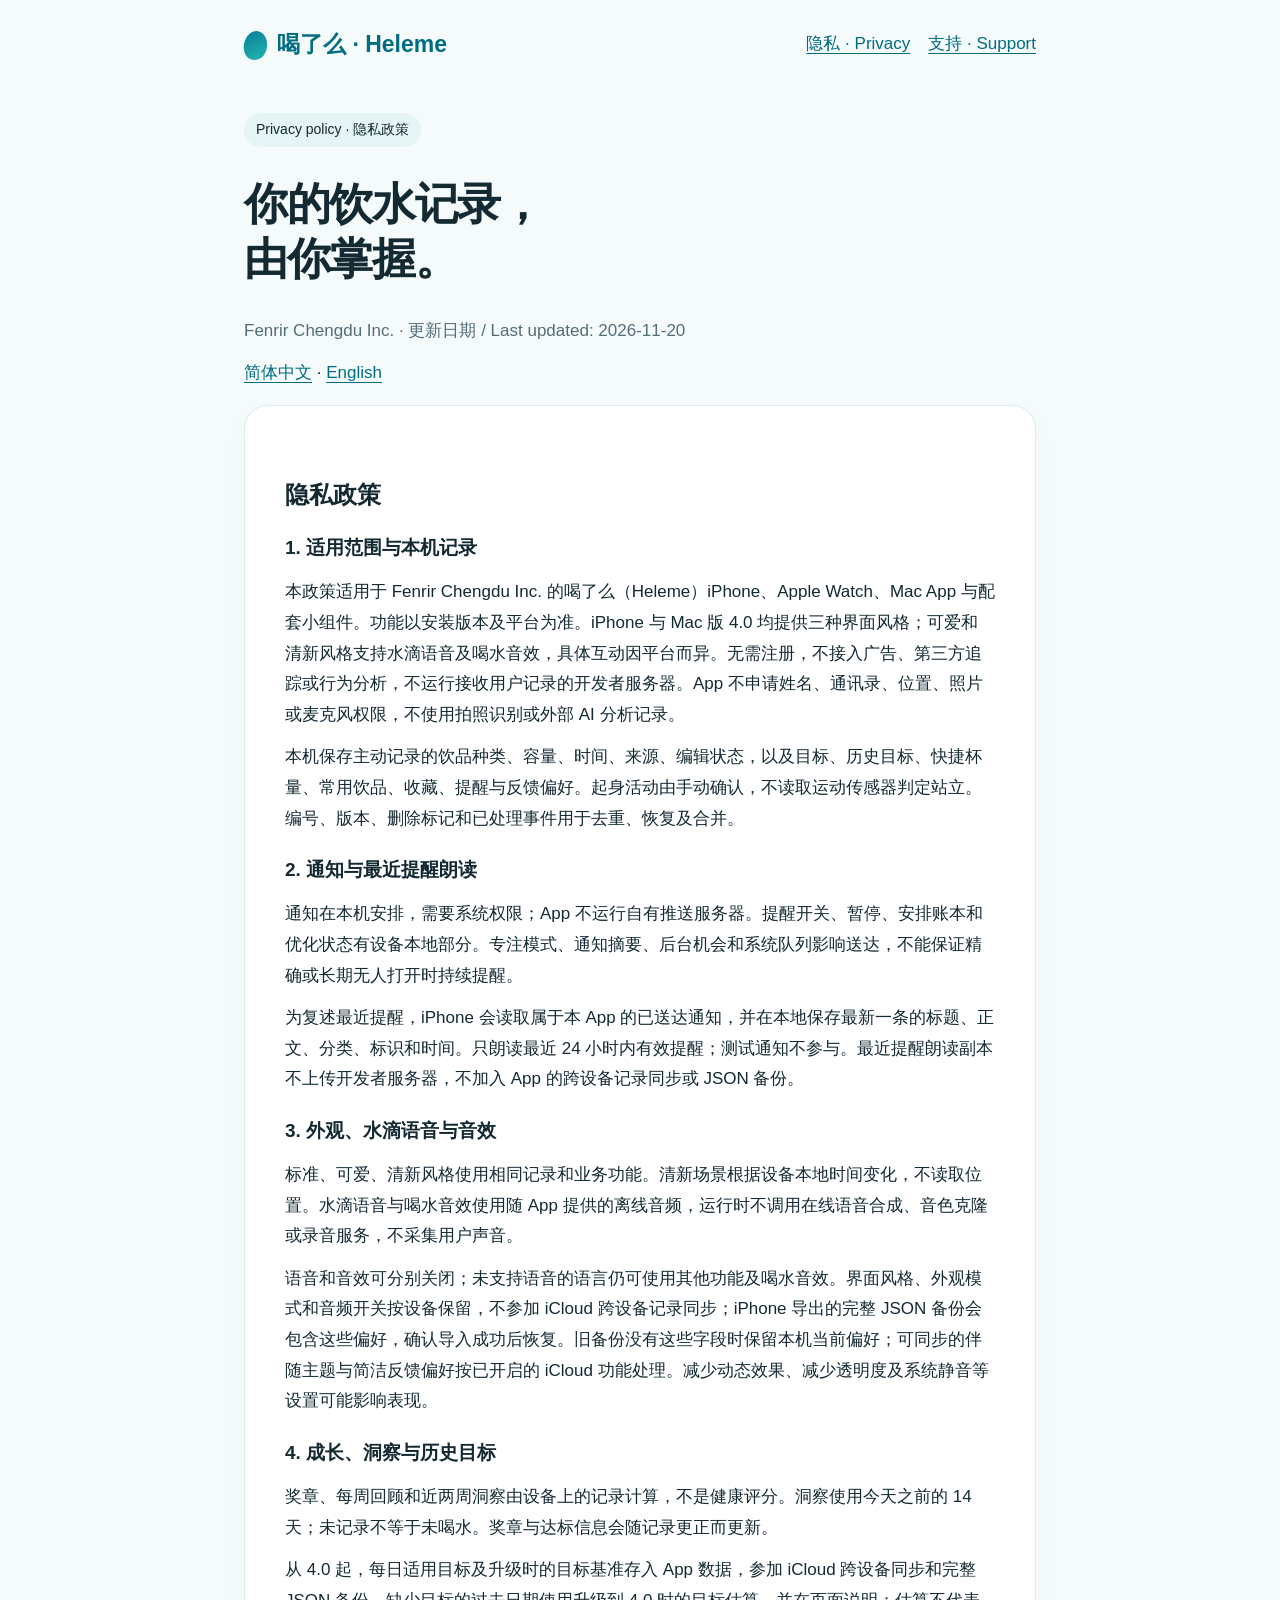
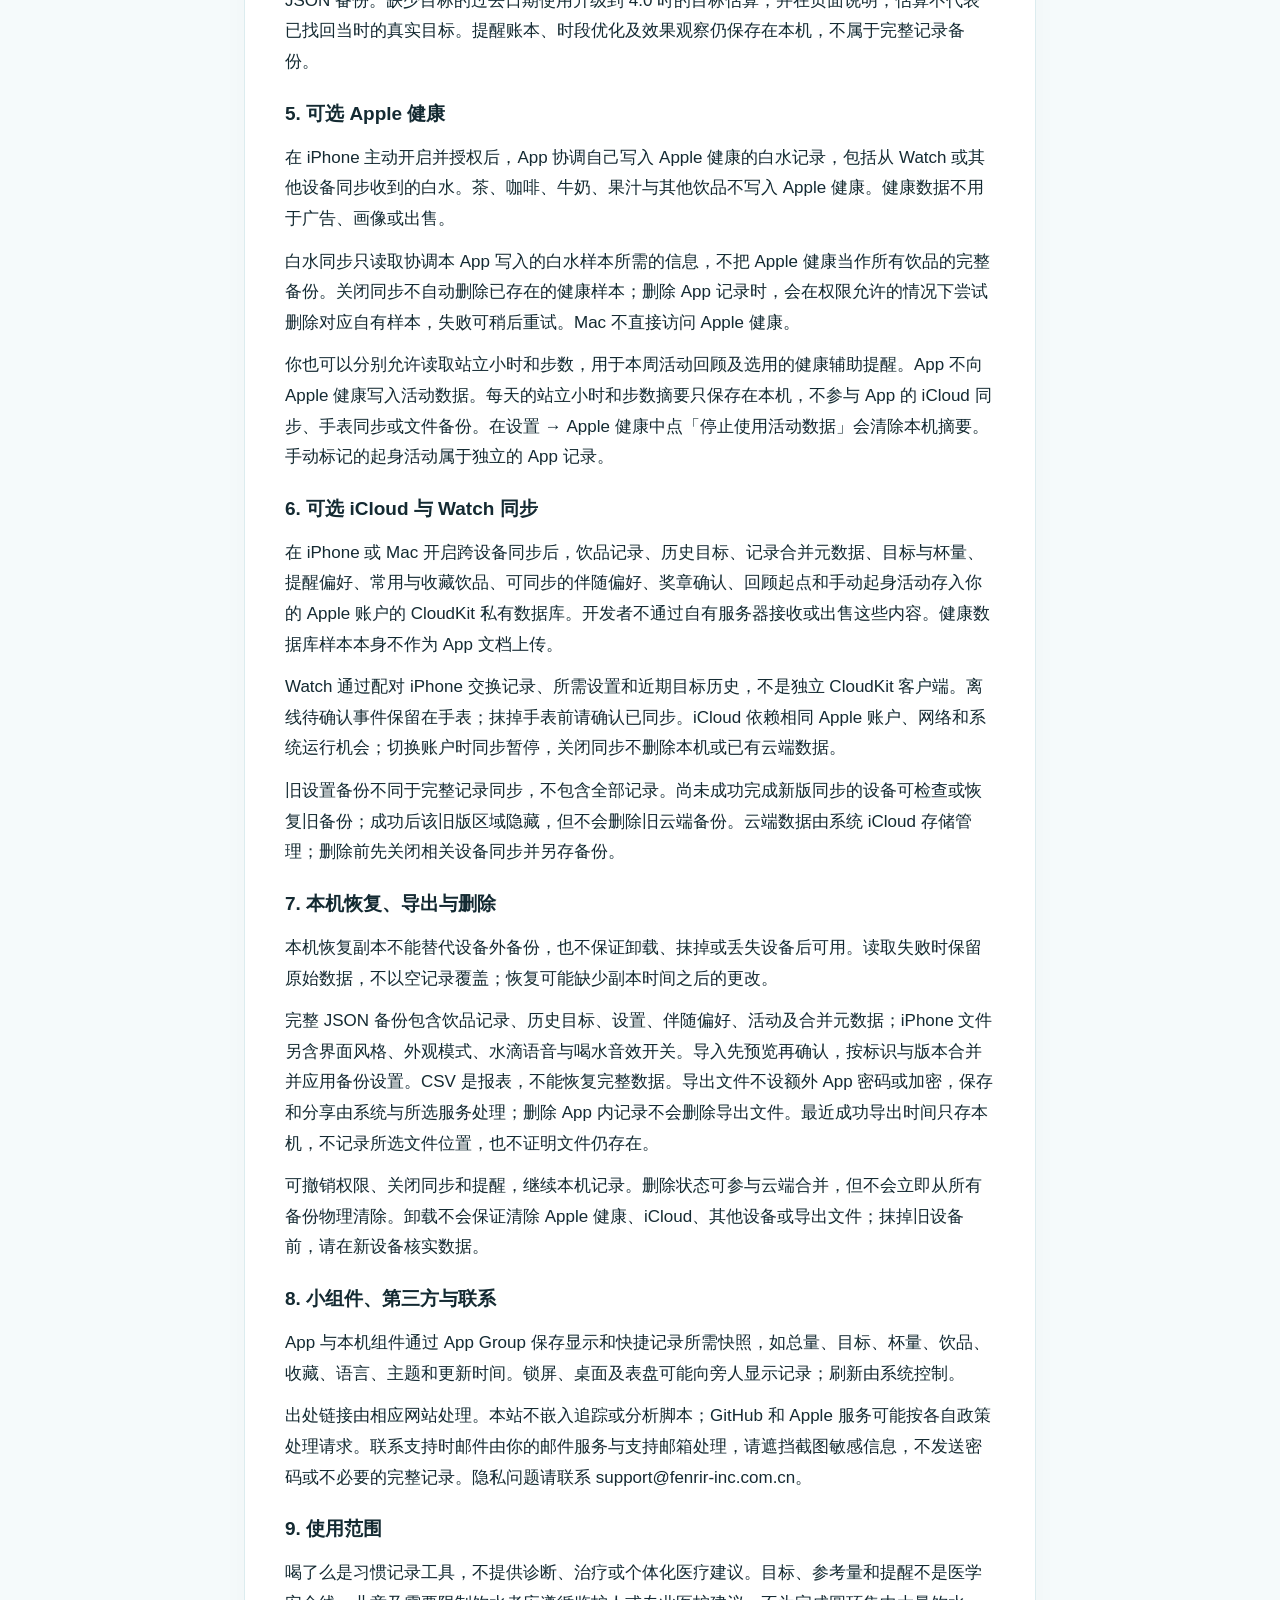
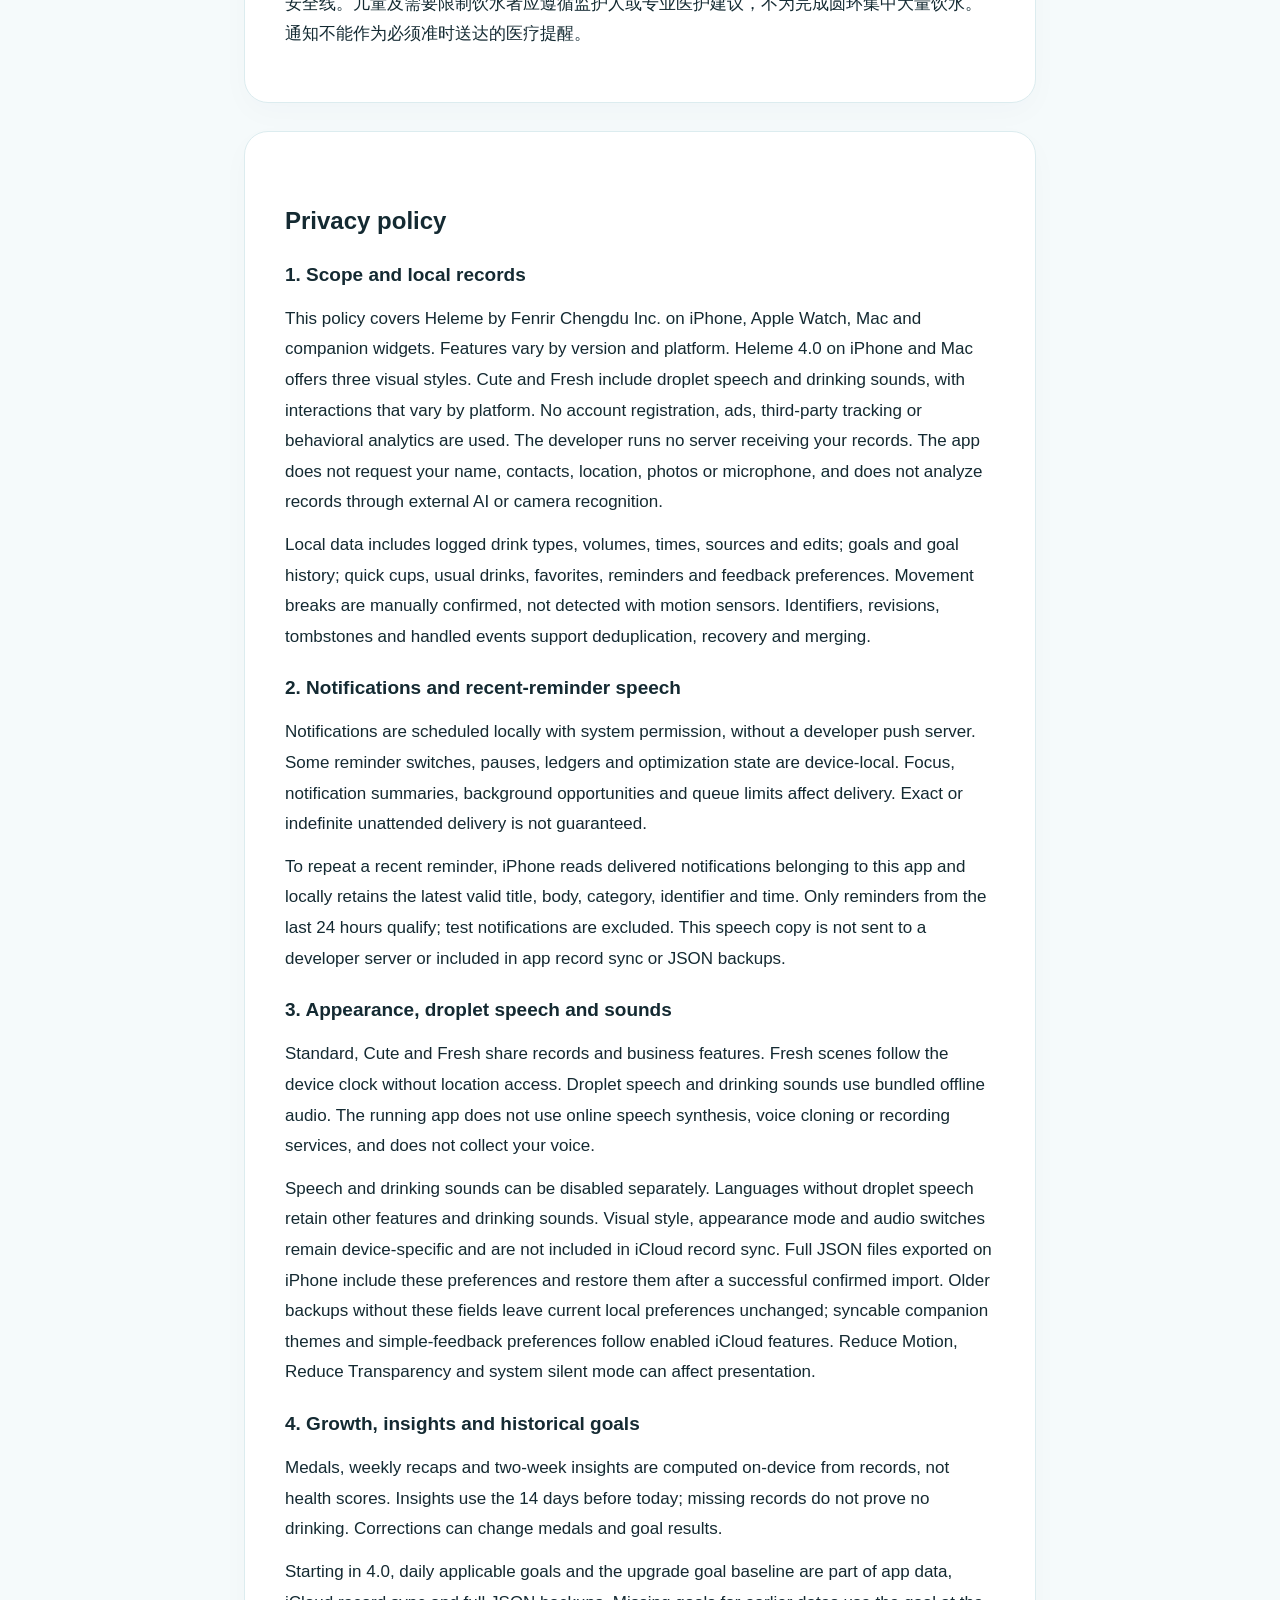
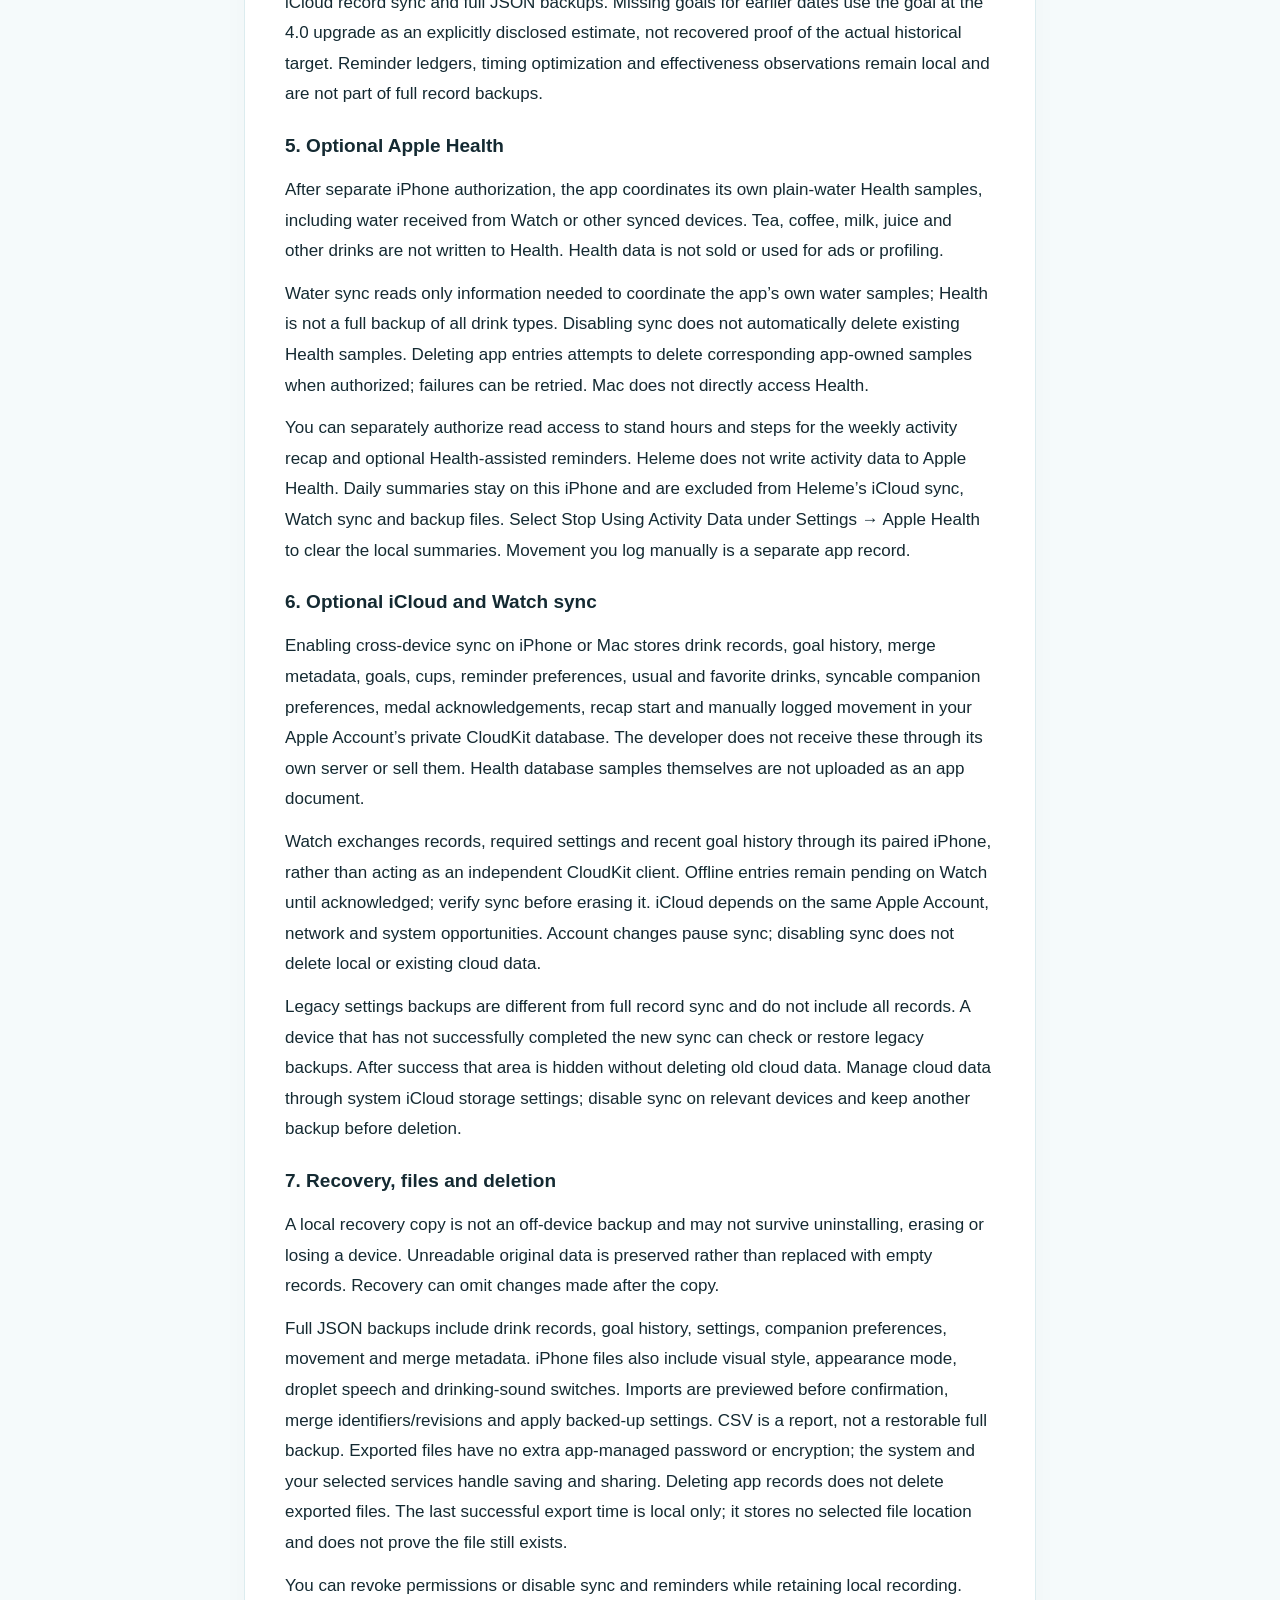
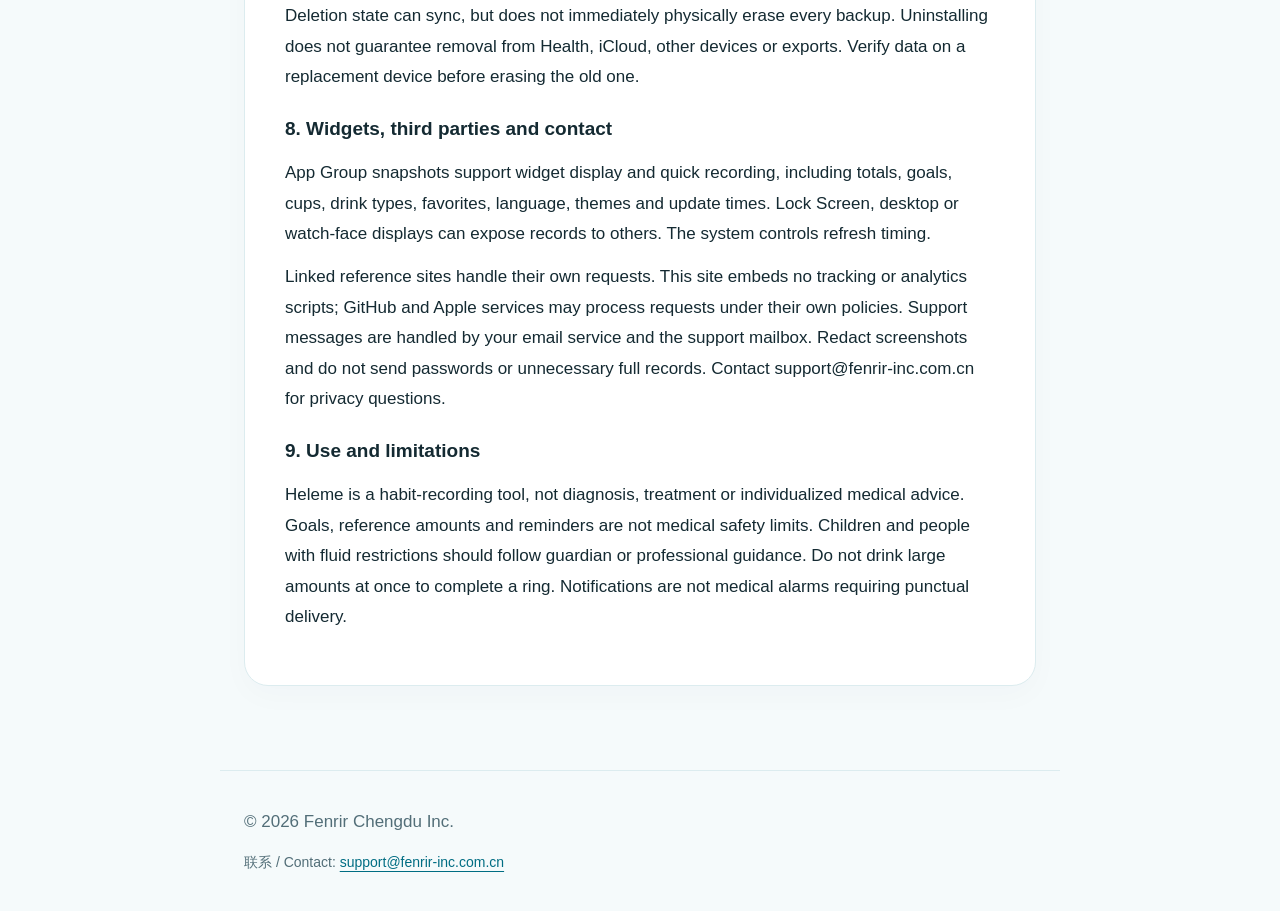
==== commit c9a193d7: "Document Heleme 4.0 for Mac" ====
--- a/privacy.html
+++ b/privacy.html
@@ -21,14 +21,14 @@
 <main>
 <span class="tag">Privacy policy · 隐私政策</span>
 <h1>你的饮水记录，<br>由你掌握。</h1>
-<p class="muted">Fenrir Chengdu Inc. · 更新日期 / Last updated: 2026-11-18</p>
+<p class="muted">Fenrir Chengdu Inc. · 更新日期 / Last updated: 2026-11-20</p>
 <p>
 <a href="#zh">简体中文</a> · <a href="#en" lang="en">English</a>
 </p>
 <article class="card" id="zh" lang="zh-Hans">
 <h2>隐私政策</h2>
 <h3>1. 适用范围与本机记录</h3>
-<p>本政策适用于 Fenrir Chengdu Inc. 的喝了么（Heleme）iPhone、Apple Watch、Mac App 与配套小组件。功能以安装版本及平台为准；4.0 的三种界面风格和水滴互动属于 iPhone 功能。无需注册，不接入广告、第三方追踪或行为分析，不运行接收用户记录的开发者服务器。App 不申请姓名、通讯录、位置、照片或麦克风权限，不使用拍照识别或外部 AI 分析记录。</p>
+<p>本政策适用于 Fenrir Chengdu Inc. 的喝了么（Heleme）iPhone、Apple Watch、Mac App 与配套小组件。功能以安装版本及平台为准。iPhone 与 Mac 版 4.0 均提供三种界面风格；可爱和清新风格支持水滴语音及喝水音效，具体互动因平台而异。无需注册，不接入广告、第三方追踪或行为分析，不运行接收用户记录的开发者服务器。App 不申请姓名、通讯录、位置、照片或麦克风权限，不使用拍照识别或外部 AI 分析记录。</p>
 <p>本机保存主动记录的饮品种类、容量、时间、来源、编辑状态，以及目标、历史目标、快捷杯量、常用饮品、收藏、提醒与反馈偏好。起身活动由手动确认，不读取运动传感器判定站立。编号、版本、删除标记和已处理事件用于去重、恢复及合并。</p>
 <h3>2. 通知与最近提醒朗读</h3>
 <p>通知在本机安排，需要系统权限；App 不运行自有推送服务器。提醒开关、暂停、安排账本和优化状态有设备本地部分。专注模式、通知摘要、后台机会和系统队列影响送达，不能保证精确或长期无人打开时持续提醒。</p>
@@ -44,7 +44,7 @@
 <p>白水同步只读取协调本 App 写入的白水样本所需的信息，不把 Apple 健康当作所有饮品的完整备份。关闭同步不自动删除已存在的健康样本；删除 App 记录时，会在权限允许的情况下尝试删除对应自有样本，失败可稍后重试。Mac 不直接访问 Apple 健康。</p>
 <p>你也可以分别允许读取站立小时和步数，用于本周活动回顾及选用的健康辅助提醒。App 不向 Apple 健康写入活动数据。每天的站立小时和步数摘要只保存在本机，不参与 App 的 iCloud 同步、手表同步或文件备份。在设置 → Apple 健康中点「停止使用活动数据」会清除本机摘要。手动标记的起身活动属于独立的 App 记录。</p>
 <h3>6. 可选 iCloud 与 Watch 同步</h3>
-<p>开启跨设备同步后，饮品记录、历史目标、记录合并元数据、目标与杯量、提醒偏好、常用与收藏饮品、可同步的伴随偏好、奖章确认、回顾起点和手动起身活动存入你的 Apple 账户的 CloudKit 私有数据库。开发者不通过自有服务器接收或出售这些内容。健康数据库样本本身不作为 App 文档上传。</p>
+<p>在 iPhone 或 Mac 开启跨设备同步后，饮品记录、历史目标、记录合并元数据、目标与杯量、提醒偏好、常用与收藏饮品、可同步的伴随偏好、奖章确认、回顾起点和手动起身活动存入你的 Apple 账户的 CloudKit 私有数据库。开发者不通过自有服务器接收或出售这些内容。健康数据库样本本身不作为 App 文档上传。</p>
 <p>Watch 通过配对 iPhone 交换记录、所需设置和近期目标历史，不是独立 CloudKit 客户端。离线待确认事件保留在手表；抹掉手表前请确认已同步。iCloud 依赖相同 Apple 账户、网络和系统运行机会；切换账户时同步暂停，关闭同步不删除本机或已有云端数据。</p>
 <p>旧设置备份不同于完整记录同步，不包含全部记录。尚未成功完成新版同步的设备可检查或恢复旧备份；成功后该旧版区域隐藏，但不会删除旧云端备份。云端数据由系统 iCloud 存储管理；删除前先关闭相关设备同步并另存备份。</p>
 <h3>7. 本机恢复、导出与删除</h3>
@@ -60,7 +60,7 @@
 <article class="card" id="en" lang="en">
 <h2>Privacy policy</h2>
 <h3>1. Scope and local records</h3>
-<p>This policy covers Heleme by Fenrir Chengdu Inc. on iPhone, Apple Watch, Mac and companion widgets. Features depend on the installed version and platform; the three 4.0 visual styles and droplet interactions are iPhone features. No account registration, ads, third-party tracking or behavioral analytics are used. The developer runs no server receiving your records. The app does not request your name, contacts, location, photos or microphone, and does not analyze records through external AI or camera recognition.</p>
+<p>This policy covers Heleme by Fenrir Chengdu Inc. on iPhone, Apple Watch, Mac and companion widgets. Features vary by version and platform. Heleme 4.0 on iPhone and Mac offers three visual styles. Cute and Fresh include droplet speech and drinking sounds, with interactions that vary by platform. No account registration, ads, third-party tracking or behavioral analytics are used. The developer runs no server receiving your records. The app does not request your name, contacts, location, photos or microphone, and does not analyze records through external AI or camera recognition.</p>
 <p>Local data includes logged drink types, volumes, times, sources and edits; goals and goal history; quick cups, usual drinks, favorites, reminders and feedback preferences. Movement breaks are manually confirmed, not detected with motion sensors. Identifiers, revisions, tombstones and handled events support deduplication, recovery and merging.</p>
 <h3>2. Notifications and recent-reminder speech</h3>
 <p>Notifications are scheduled locally with system permission, without a developer push server. Some reminder switches, pauses, ledgers and optimization state are device-local. Focus, notification summaries, background opportunities and queue limits affect delivery. Exact or indefinite unattended delivery is not guaranteed.</p>
@@ -76,7 +76,7 @@
 <p>Water sync reads only information needed to coordinate the app’s own water samples; Health is not a full backup of all drink types. Disabling sync does not automatically delete existing Health samples. Deleting app entries attempts to delete corresponding app-owned samples when authorized; failures can be retried. Mac does not directly access Health.</p>
 <p>You can separately authorize read access to stand hours and steps for the weekly activity recap and optional Health-assisted reminders. Heleme does not write activity data to Apple Health. Daily summaries stay on this iPhone and are excluded from Heleme’s iCloud sync, Watch sync and backup files. Select Stop Using Activity Data under Settings → Apple Health to clear the local summaries. Movement you log manually is a separate app record.</p>
 <h3>6. Optional iCloud and Watch sync</h3>
-<p>Enabling cross-device sync stores drink records, goal history, merge metadata, goals, cups, reminder preferences, usual and favorite drinks, syncable companion preferences, medal acknowledgements, recap start and manually logged movement in your Apple Account’s private CloudKit database. The developer does not receive these through its own server or sell them. Health database samples themselves are not uploaded as an app document.</p>
+<p>Enabling cross-device sync on iPhone or Mac stores drink records, goal history, merge metadata, goals, cups, reminder preferences, usual and favorite drinks, syncable companion preferences, medal acknowledgements, recap start and manually logged movement in your Apple Account’s private CloudKit database. The developer does not receive these through its own server or sell them. Health database samples themselves are not uploaded as an app document.</p>
 <p>Watch exchanges records, required settings and recent goal history through its paired iPhone, rather than acting as an independent CloudKit client. Offline entries remain pending on Watch until acknowledged; verify sync before erasing it. iCloud depends on the same Apple Account, network and system opportunities. Account changes pause sync; disabling sync does not delete local or existing cloud data.</p>
 <p>Legacy settings backups are different from full record sync and do not include all records. A device that has not successfully completed the new sync can check or restore legacy backups. After success that area is hidden without deleting old cloud data. Manage cloud data through system iCloud storage settings; disable sync on relevant devices and keep another backup before deletion.</p>
 <h3>7. Recovery, files and deletion</h3>
